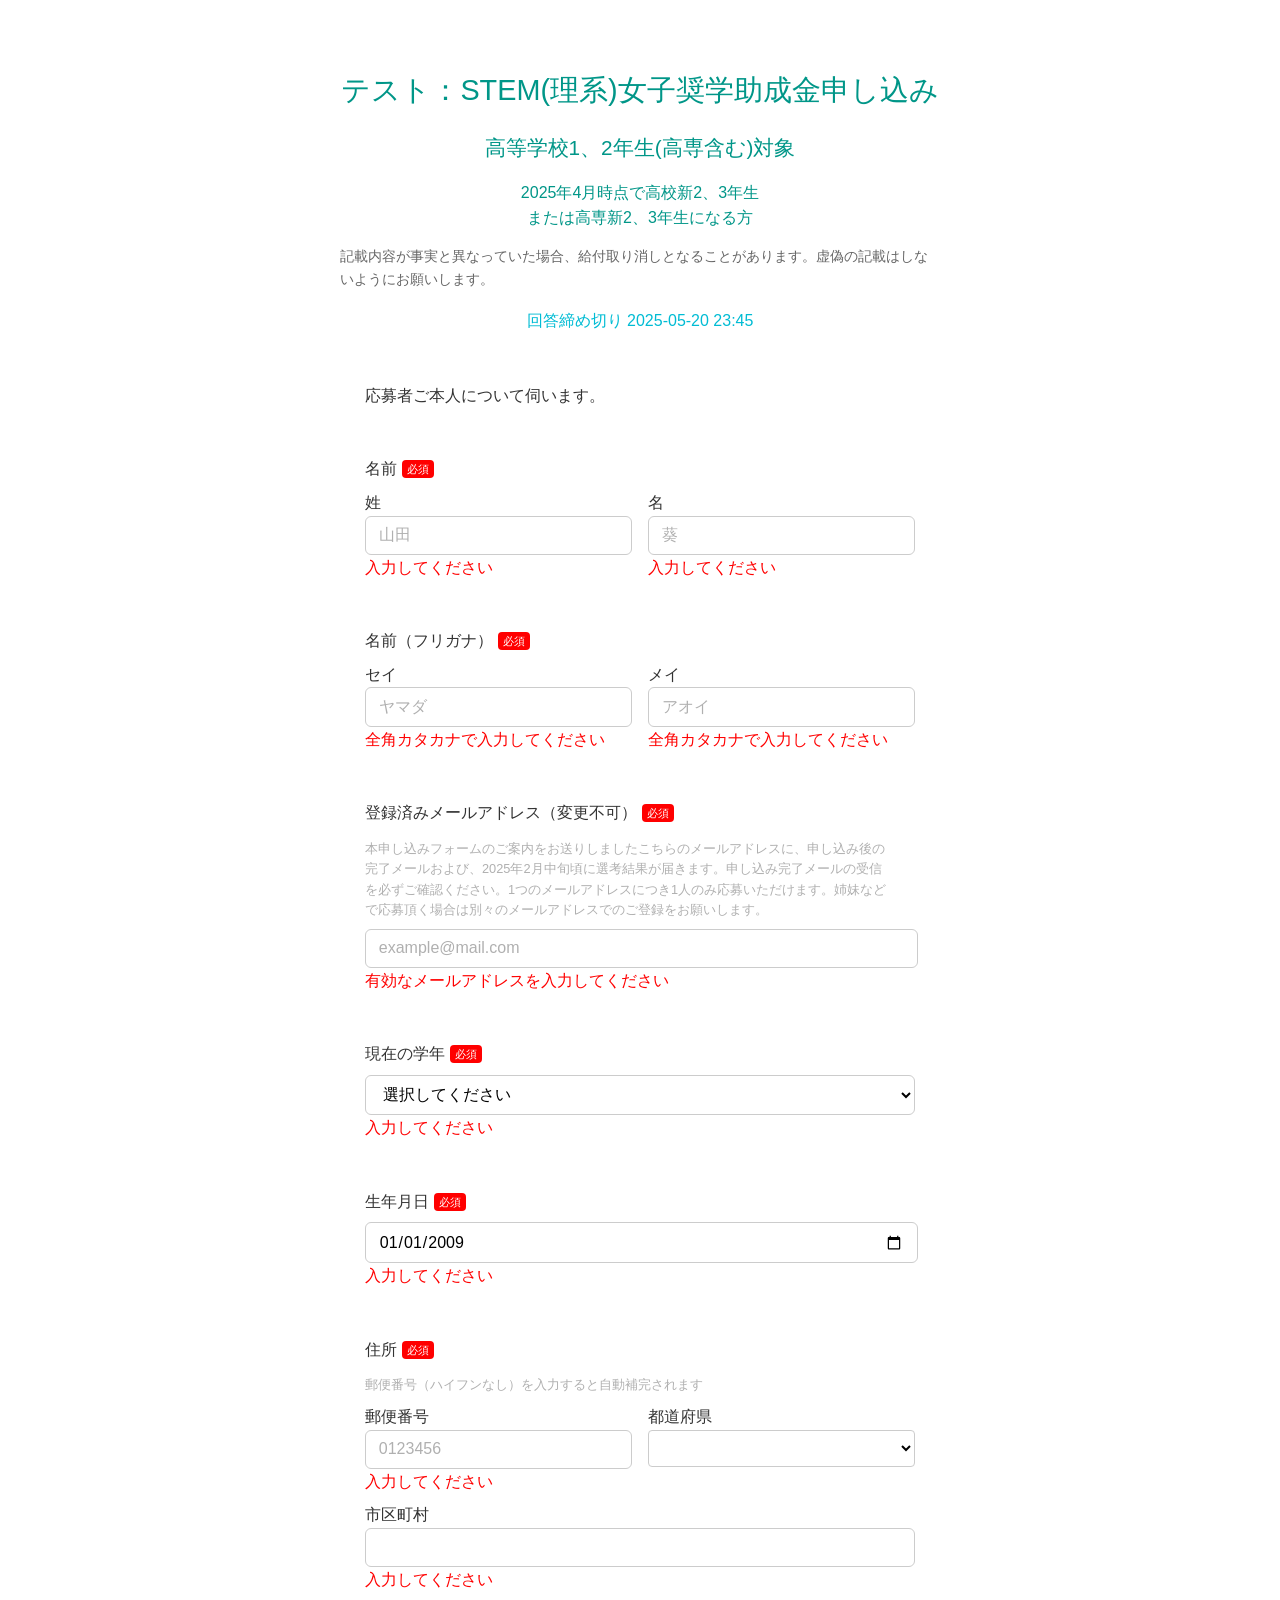
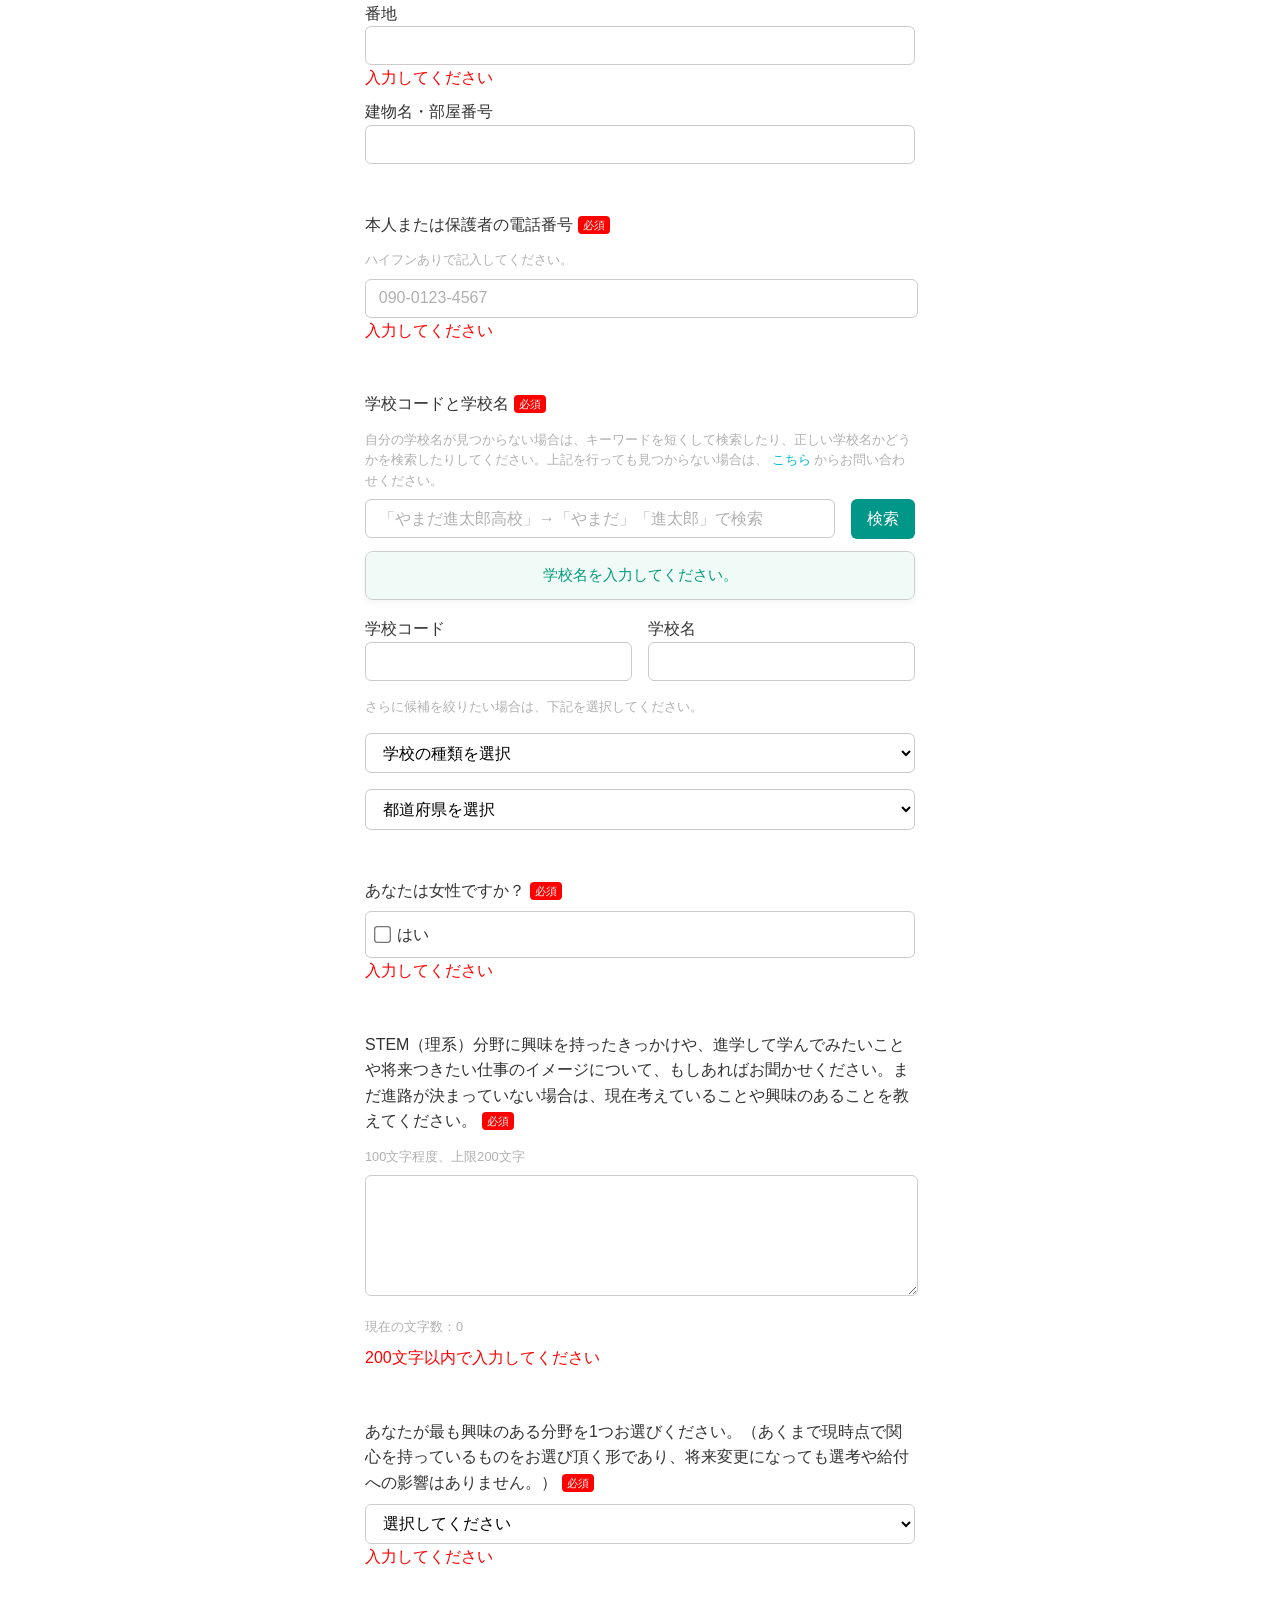
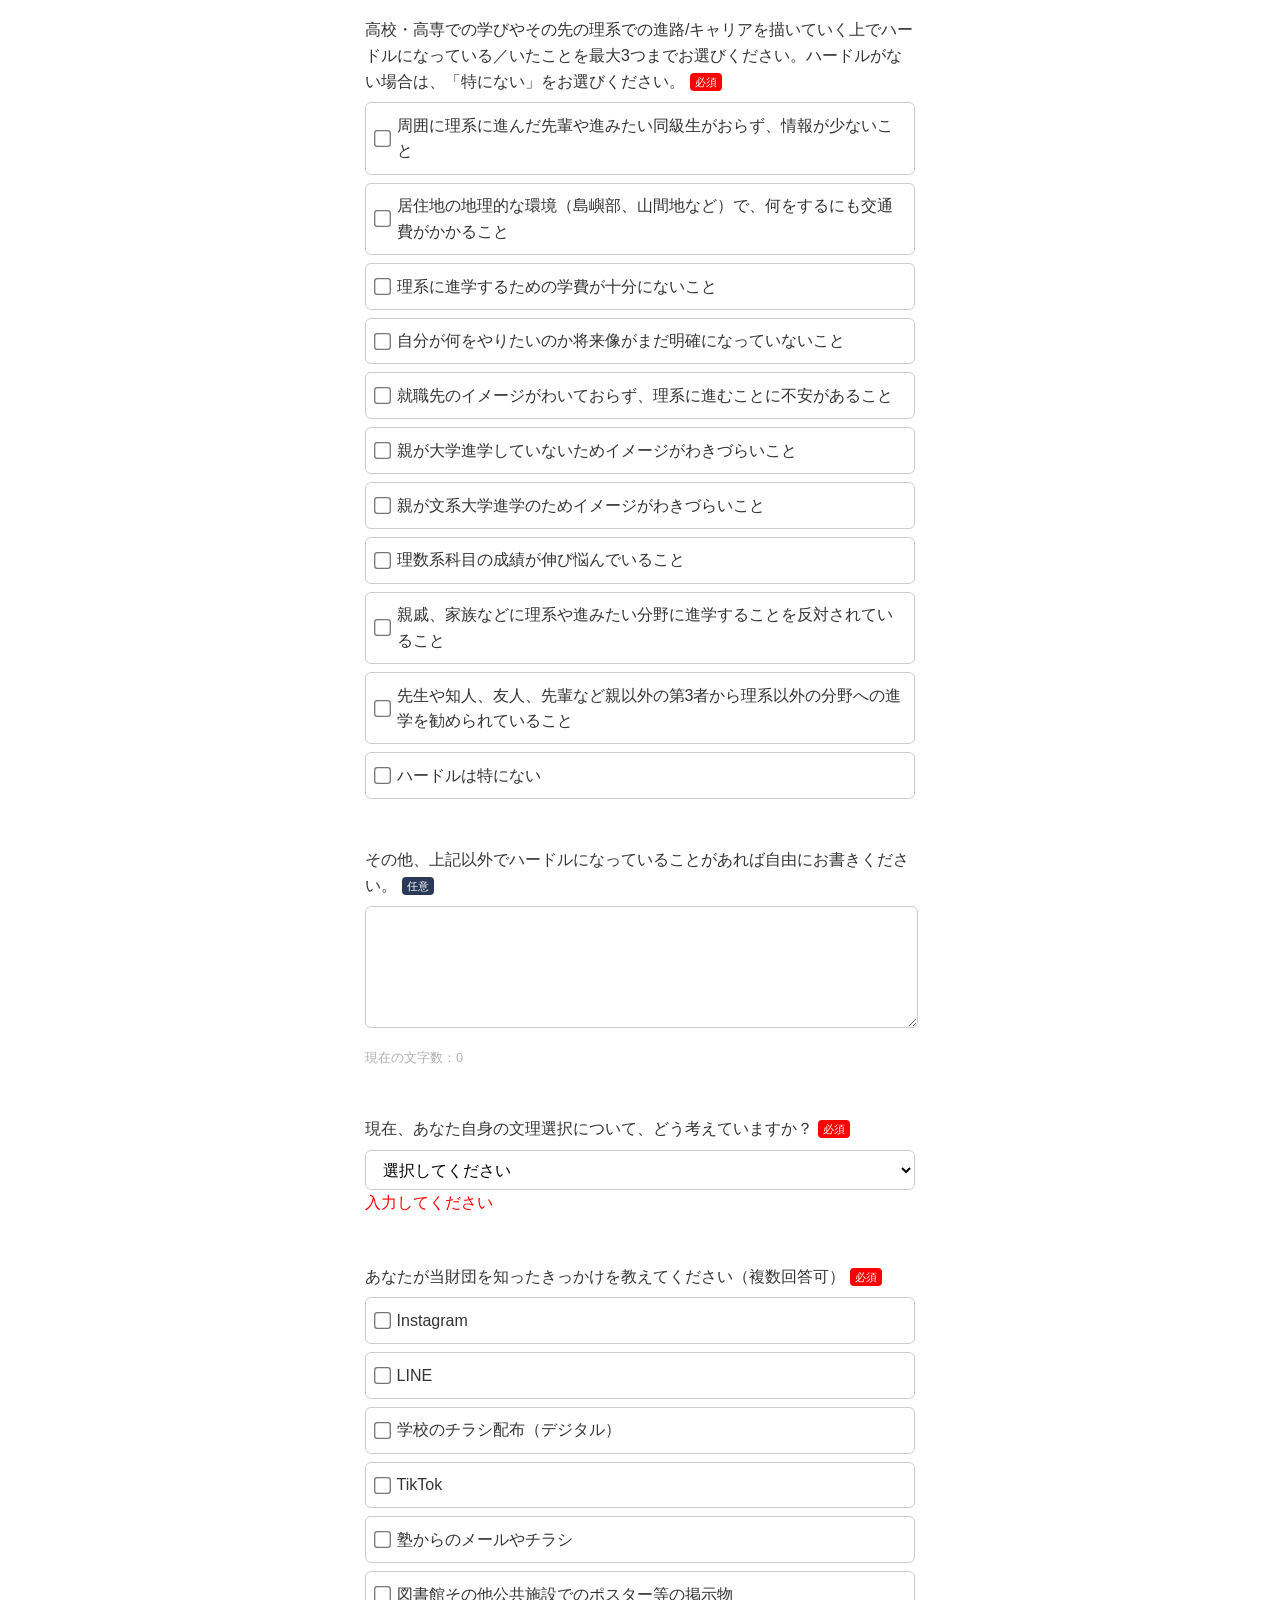
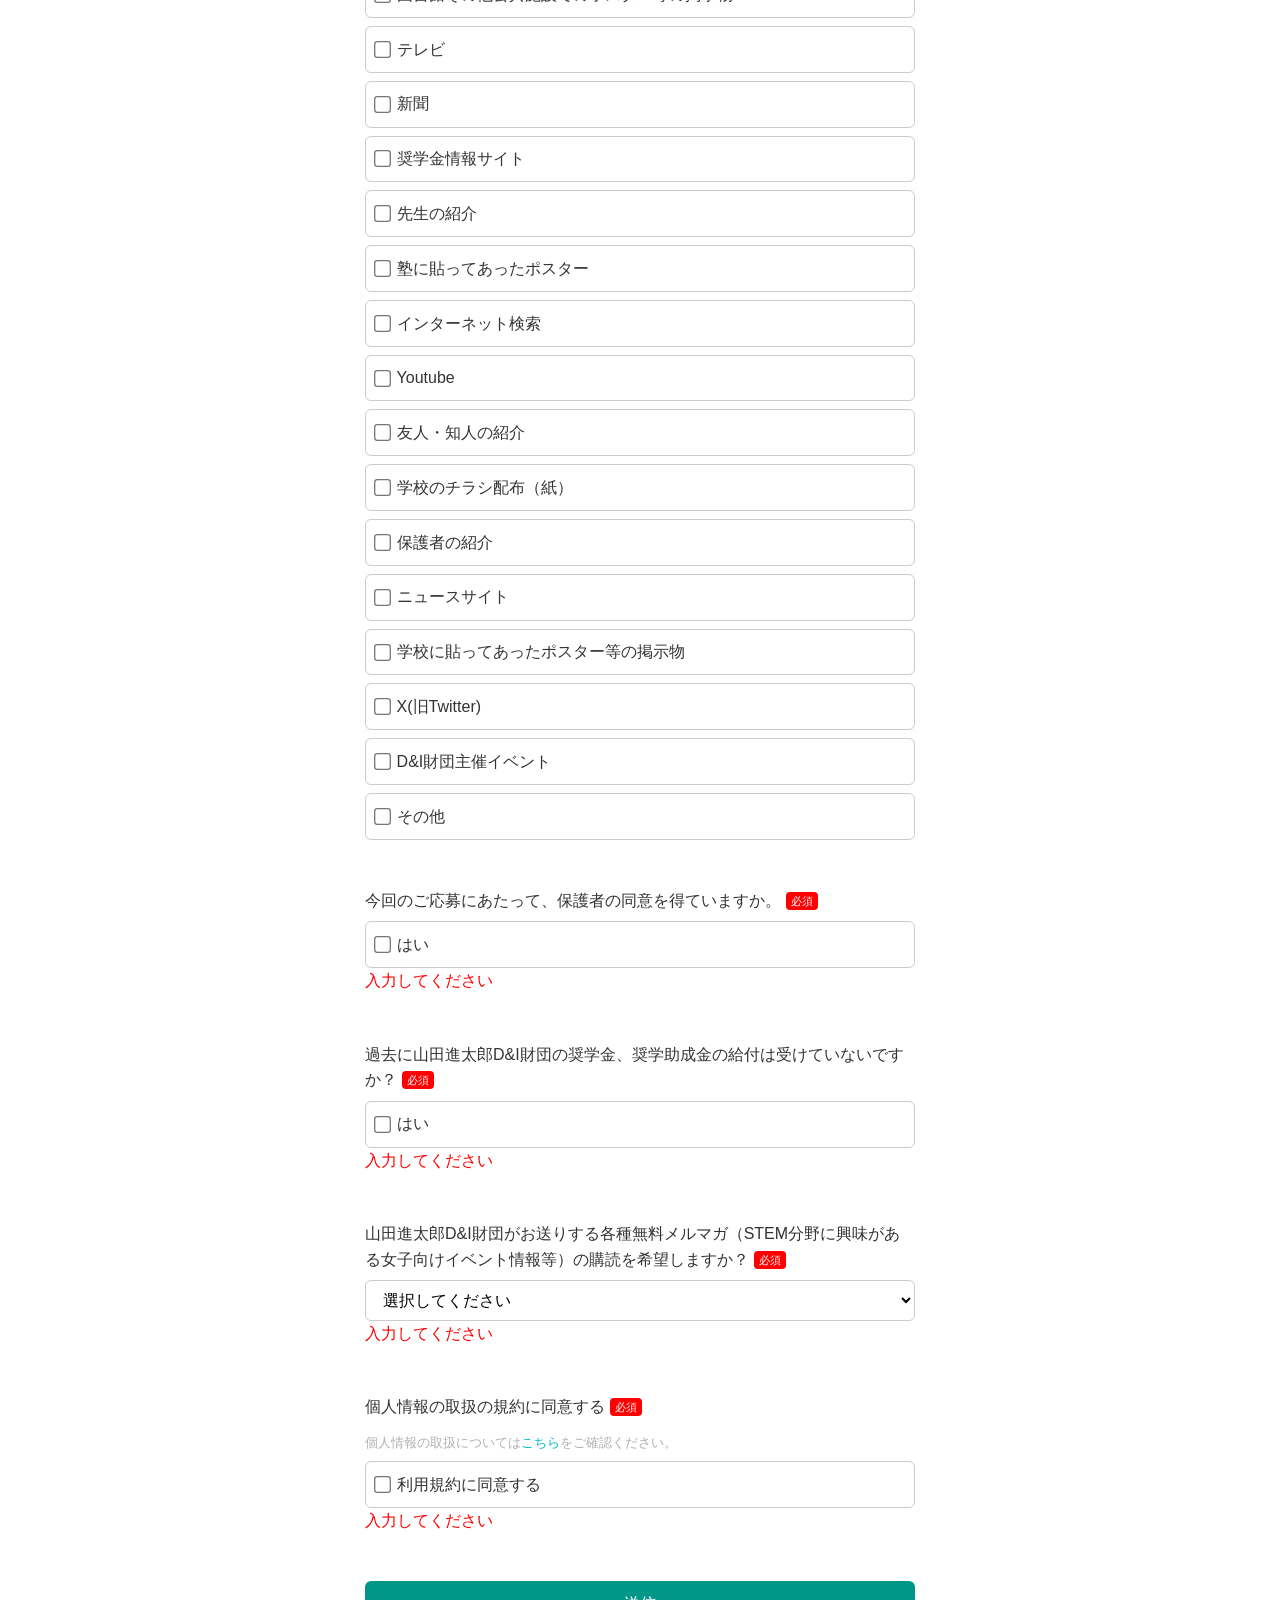
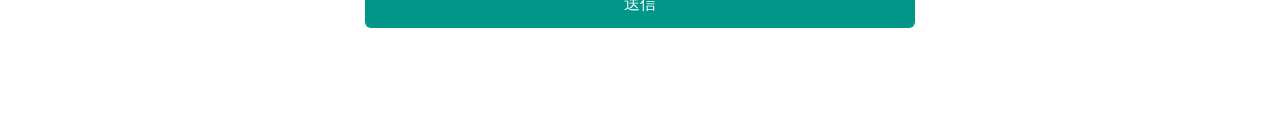
==== index.html @ 68d2d61c "fix-school-name-research" ====
<!DOCTYPE html>
<html lang="ja">
<head>
    <meta charset="UTF-8">
    <title>テスト：STEM(理系)女子奨学助成金申し込み</title>
    <script src="https://sdk.form.run/js/v2/formrun.js"></script>
    <link rel="stylesheet" href="./style.css">
</head>
<body>
    <div class="topTitle">
        <!-- ロゴ -->
        <h1>テスト：STEM(理系)女子奨学助成金申し込み</h1>

        <h2>高等学校1、2年生(高専含む)対象</h2>

        <h3>2025年4月時点で高校新2、3年生<br>または高専新2、3年生になる方</h3>

        <p class="attention">記載内容が事実と異なっていた場合、給付取り消しとなることがあります。虚偽の記載はしないようにお願いします。</p>
        
        <p class="deadline">回答締め切り 2025-05-20 23:45</p>

    </div>

    <div class="belowForm">
        <br>
        <p>応募者ご本人について伺います。</p>

        <form class="formrun" action="https://form.run/api/v1/r/2wxtvgvijfo5ckudlaa26unj" method="post">

            <!-- 名前 必須-->
            <div class="form-group">
                <label id="formLabel">
                    名前
                    <span class="required-badge">必須</span>
                </label>
                <div class="form-inline-name">
                    <div>
                        <label for="sei">姓</label>
                        <input id="sei" name="姓" type="text" placeholder="山田" data-formrun-required>
                        <div class="error_text" data-formrun-show-if-error="姓">入力してください</div>
                    </div>
                    <div>
                        <label for="mei">名</label>
                        <input id="mei" name="名" type="text" placeholder="葵" data-formrun-required>
                        <div class="error_text" data-formrun-show-if-error="名">入力してください</div>
                    </div>
                </div>
            </div>
        
            <!-- フリガナ -->
            <div class="form-group">
                <label id="formLabel">
                    名前（フリガナ）
                    <span class="required-badge">必須</span>
                </label>
                <div class="form-inline-name">
                    <div>
                        <label for="sei-kana">セイ</label>
                        <input id="sei-kana" name="セイ" type="text" placeholder="ヤマダ" data-formrun-required>
                        <div class="error_text" data-formrun-show-if-error="セイ">全角カタカナで入力してください</div>
                    </div>
                    <div>
                        <label for="mei-kana">メイ</label>
                        <input id="mei-kana" name="メイ" type="text" placeholder="アオイ" data-formrun-required>
                        <div class="error_text" data-formrun-show-if-error="メイ">全角カタカナで入力してください</div>
                    </div>
                </div>
            </div>
        
            <!-- メールアドレス -->
            <div class="form-group-input">
                <label for="email" id="formLabel">
                    登録済みメールアドレス（変更不可）
                    <span class="required-badge">必須</span>
                </label>
                <p class="description">本申し込みフォームのご案内をお送りしましたこちらのメールアドレスに、申し込み後の完了メールおよび、2025年2月中旬頃に選考結果が届きます。申し込み完了メールの受信を必ずご確認ください。1つのメールアドレスにつき1人のみ応募いただけます。姉妹などで応募頂く場合は別々のメールアドレスでのご登録をお願いします。</p>
                <input id="email" name="メールアドレス" type="text" placeholder="example@mail.com" data-formrun-type="email" data-formrun-required>
                <div class="error_text" data-formrun-show-if-error="メールアドレス">有効なメールアドレスを入力してください</div>
            </div>

            <!-- プレエントリーID （非公開URL） -->
            <input id="secretID" name="プレエントリーID" type="hidden" data-formrun-required>

            <!-- 学年 -->
            <div class="form-group">
                <label for="grade" id="formLabel">
                    現在の学年
                    <span class="required-badge">必須</span>
                </label>
                <select id="grade" type="text" name="現在の学年" data-formrun-required>
                    <option value="">選択してください</option>
                    <option value="1">高校1年生</option>
                    <option value="2">高校2年生</option>
                    <option value="3">高専1年生</option>
                    <option value="4">高専2年生</option>
                </select>
                <div class="error_text" data-formrun-show-if-error="現在の学年">入力してください</div>
            </div>

            <!-- 生年月日 -->
            <div class="form-group-birth">
                <label for="birth" id="formLabel">
                    生年月日
                    <span class="required-badge">必須</span>
                </label>
                <input type="date" id="birth" name="生年月日" data-formrun-required value="2009-01-01">
                <div class="error_text" data-formrun-show-if-error="生年月日">入力してください</div>
            </div>

            <!-- 住所 -->
            <div class="form-group">
                <label id="formLabel">
                    住所
                    <span class="required-badge">必須</span>
                </label>
                <p class="description">郵便番号（ハイフンなし）を入力すると自動補完されます</p>
                <div class="form-inline-postal">   
                    <div>
                        <label for="postal-code">郵便番号</label>
                        <input type="text" id="postal-code" name="郵便番号" placeholder="0123456" data-formrun-type="postal-code-jp" data-formrun-required>
                        <div class="error_text" data-formrun-show-if-error="郵便番号">入力してください</div>
                    </div>
                    <div>
                        <label for="prefecture">都道府県</label>
                        <select name="都道府県" id="prefecture" data-formrun-type="region prefecture-jp" data-formrun-required></select>
                    </div>
                </div>
                <div class="form-inline-postal">
                    <div>
                        <label for="detail-address">市区町村</label>
                        <input type="text" id="area" name="市区町村" data-formrun-type="locality street-address" data-formrun-required>
                        <div class="error_text" data-formrun-show-if-error="市区町村">入力してください</div>
                    </div>
                </div>
                <div class="form-inline-postal">
                    <div>
                        <label for="detail-address2">番地</label>
                        <input type="text" name="番地" id="banchi"  data-formrun-required>
                        <div class="error_text" data-formrun-show-if-error="番地">入力してください</div>
                    </div>
                </div>
                <div class="form-inline-postal">
                    <div>
                        <label for="detail-address3">建物名・部屋番号</label>
                        <input type="text" name="建物名・部屋番号">
                    </div>
                </div>
            </div>  

            <!-- 本人または保護者の電話番号 -->
            <div class="form-group-input">
                <label id="formLabel">
                    本人または保護者の電話番号
                    <span class="required-badge">必須</span>
                </label>
                <p class="description">ハイフンありで記入してください。</p>
                <input type="text" id="phone-number" name="本人または保護者の電話番号" data-formrun-type="tel" placeholder="090-0123-4567" data-formrun-required>
                <div class="error_text" data-formrun-show-if-error="本人または保護者の電話番号">入力してください</div>
            </div>

            <div class="form-group">
                <label id="formLabel">
                    学校コードと学校名
                    <span class="required-badge">必須</span>
                </label>

                <p id="whenSchoolNotFound" class="description">
                    自分の学校名が見つからない場合は、キーワードを短くして検索したり、正しい学校名かどうかを検索したりしてください。上記を行っても見つからない場合は、 <a href="https://www.shinfdn.org/contact" target="_blank" rel="noopener noreferrer">こちら</a> からお問い合わせください。
                </p>

                <div class="form-inline-name">
                    <div>
                        <input type="text" id="searchWord" name="学校キーワード検索" placeholder="「やまだ進太郎高校」→「やまだ」「進太郎」で検索" />
                    </div>
                    <button id="kensaku" type="button">検索</button>
                </div>

                <ul id="suggestionList" style="border: 0.5px solid #ccc; max-height: 210px; overflow-y: auto; padding: 0;"></ul>

                <div class="form-inline-name">
                    <div>
                        <label for="sei">学校コード</label>
                        <input name="学校コード" id="schoolCode" type="text" readonly data-formrun-required>
                    </div>
                    <div>
                        <label for="mei">学校名</label>
                        <input name="学校名" id="schoolName" type="text" readonly data-formrun-required>
                    </div>
                </div>

                <div class="form-group-school-code">
                    <p class="description">さらに候補を絞りたい場合は、下記を選択してください。</p>
                    <div class="form-group-school-code">
                        <!-- <label id="formLabel">
                            学校の種類を選択
                        </label> -->
                        <select id="schoolTypeSelect" name="学校の種類">
                            <option value="">学校の種類を選択</option>
                            <option value="D1(高校)">高等学校（高校）</option>
                            <option value="D2(中等)">中等教育学校（中高一貫校）</option>
                            <option value="G1(高専)">高等専門学校（高専）</option>
                        </select>
                    </div>  
        
                    <div class="form-group-school-code">
                        <!-- <label id="formLabel">
                            都道府県を選択
                        </label> -->
                        <select id="prefSelect" name="都道府県"></select>
                    </div>
                </div>
            </div>

            <!-- あなたは女性ですか？ -->
            <div class="form-group">
                <label id="formLabel">
                    あなたは女性ですか？
                    <span class="required-badge">必須</span>
                </label>
                <div class="checkbox-wrapper">
                    <input type="checkbox" id="gender" value="はい" name="あなたは女性ですか？" data-formrun-required>
                    <label for="あなたは女性ですか？">はい</label>
                </div>
                <div class="error_text" data-formrun-show-if-error="あなたは女性ですか？">入力してください</div>
            </div>
            
            <!-- STEM（理系）分野に興味を持ったきっかけ（100文字程度、上限200文字）文字数 200文字以内　現在の文字数 0 -->
            <div class="form-group">
                <label id="formLabel">
                    STEM（理系）分野に興味を持ったきっかけや、進学して学んでみたいことや将来つきたい仕事のイメージについて、もしあればお聞かせください。まだ進路が決まっていない場合は、現在考えていることや興味のあることを教えてください。
                    <span class="required-badge">必須</span>
                </label>
                <p class="description">100文字程度、上限200文字</p>
                <textarea class="form-control" id="text1" name="STEM（理系）分野に興味を持ったきっかけや、進学して学んでみたいことや将来つきたい仕事のイメージについて、もしあればお聞かせください。まだ進路が決まっていない場合は、現在考えていることや興味のあることを教えてください。" data-formrun-type="text" data-formrun-chars-max="200" data-formrun-required></textarea>
                <p class="description">現在の文字数：<span class="charCount" data-for="text1">0</span></p>
                <div class="error_text" data-formrun-show-if-error="STEM（理系）分野に興味を持ったきっかけ">200文字以内で入力してください</div>
            </div>

            <!-- あなたが最も興味のある分野を1つお選びください。 -->
            <div class="form-group">
                <label id="formLabel">
                    あなたが最も興味のある分野を1つお選びください。（あくまで現時点で関心を持っているものをお選び頂く形であり、将来変更になっても選考や給付への影響はありません。）
                    <span class="required-badge">必須</span>
                </label>
                <select name="あなたが最も興味のある分野を1つお選びください。（あくまで現時点で関心を持っているものをお選び頂く形であり、将来変更になっても選考や給付への影響はありません。）" id="interesting" data-formrun-required>
                    <option value="">選択してください</option>
                    <option value="まだ決まっていない/検討中である">まだ決まっていない/検討中である</option>
                    <option value="素材、物質などの研究開発に関わる、化学分野">素材、物質などの研究開発に関わる、化学分野</option>
                    <option value="ものづくりに関わる、工学（機械、電気電子など）分野">ものづくりに関わる、工学（機械、電気電子など）分野</option>
                    <option value="住まいや街作りに関わる、土木・建築分野">住まいや街作りに関わる、土木・建築分野</option>
                    <option value="プログラミング・AIなど、情報科学分野">プログラミング・AIなど、情報科学分野</option>
                    <option value="医療に関わる、医・歯・薬分野">医療に関わる、医・歯・薬分野</option>
                    <option value="人の健康や福祉に関わる、看護、​​美容、栄養、食品などの分野">人の健康や福祉に関わる、看護、​​美容、栄養、食品などの分野</option>
                    <option value="遺伝子、バイオなどの生物分野">遺伝子、バイオなどの生物分野</option>
                    <option value="航空宇宙、天文学、惑星科学などの宇宙分野">航空宇宙、天文学、惑星科学などの宇宙分野</option>
                    <option value="環境学、地質学、気候学などの地学分野">環境学、地質学、気候学などの地学分野</option>
                    <option value="獣医学、畜産学、植物学、土壌学などの農学分野">獣医学、畜産学、植物学、土壌学などの農学分野</option>
                    <option value="論理をつきつめる、数学・物理などの理学分野">論理をつきつめる、数学・物理などの理学分野</option>
                    <option value="理科教育、数学教育などの教育分野">理科教育、数学教育などの教育分野</option>
                    <option value="原子力、燃料電池、新エネルギーなどのエネルギー分野">原子力、燃料電池、新エネルギーなどのエネルギー分野</option>
                </select>
                <div class="error_text" data-formrun-show-if-error="最も興味のある分野">入力してください</div>
            </div>

            <div class="form-group" id="checkbox-container-hurdle">
                <label id="formLabel">
                    高校・高専での学びやその先の理系での進路/キャリアを描いていく上でハードルになっている／いたことを最大3つまでお選びください。ハードルがない場合は、「特にない」をお選びください。
                    <span class="required-badge">必須</span>
                </label>
                <p id="checkbox-error" style="color: red; display: none;">1つ以上選択してください。</p>
                <!-- チェックボックスはJSで挿入されます -->
            </div>

            <!-- ハードル  -->
            <div class="form-group">
                <label id="formLabel">
                    その他、上記以外でハードルになっていることがあれば自由にお書きください。
                    <span class="non-required-badge">任意</span>
                </label>
                <textarea class="form-control" id="text2" name="その他、上記以外でハードルになっていることがあれば自由にお書きください。" data-formrun-type="text"></textarea>
                <p class="description">現在の文字数：<span class="charCount" data-for="text2">0</span></p>
            </div>

            <!-- 現在、あなた自身の文理選択について、どう考えていますか？ -->
            <div class="form-group">
                <label id="formLabel">
                    現在、あなた自身の文理選択について、どう考えていますか？
                    <span class="required-badge">必須</span>
                </label>
                <select id="bunnri" type="text" name="現在、あなた自身の文理選択について、どう考えていますか？" data-formrun-required>
                    <option value="">選択してください</option>
                    <option value="わからない・まだ決めていない（迷っている）">わからない・まだ決めていない（迷っている）</option>
                    <option value="理系">理系</option>
                    <option value="どちらかといえば理系">どちらかといえば理系</option>
                    <option value="どちらでもない">どちらでもない</option>
                    <option value="どちらかといえば文系">どちらかといえば文系</option>
                    <option value="文系">文系</option>
                </select>
                <div class="error_text" data-formrun-show-if-error="進路志向">入力してください</div>
            </div>

            <div class="form-group" id="checkbox-container-kikkake">
                <label id="formLabel">
                    あなたが当財団を知ったきっかけを教えてください（複数回答可）
                    <span class="required-badge">必須</span>
                </label>
                <p id="checkbox-error-kikkake" style="color: red; display: none;">1つ以上選択してください。</p>
                <!-- チェックボックスはJSで挿入されます -->
            </div>

            <!-- 今回のご応募にあたって、保護者の同意を得ていますか。 -->
            <div class="form-group">
                <label id="formLabel">
                    今回のご応募にあたって、保護者の同意を得ていますか。
                    <span class="required-badge">必須</span>
                </label>
                <div class="checkbox-wrapper">
                    <input type="checkbox" id="consent" name="今回のご応募にあたって、保護者の同意を得ていますか。" value="保護者の同意" data-formrun-required>
                    <label for="kyufu">はい</label>
                </div>
                <div class="error_text" data-formrun-show-if-error="保護者の同意">入力してください</div>
            </div>

            <!-- 過去に山田進太郎D&I財団の奨学金、奨学助成金の給付は受けていないですか？ -->
            <div class="form-group">
                <label id="formLabel">
                    過去に山田進太郎D&I財団の奨学金、奨学助成金の給付は受けていないですか？
                    <span class="required-badge">必須</span>
                </label>
                <div class="checkbox-wrapper">
                    <input type="checkbox" id="scholarship" name="過去に山田進太郎D&I財団の奨学金、奨学助成金の給付は受けていないですか？" value="奨学助成金の給付の有無" data-formrun-required>
                    <label for="kyufu">はい</label>
                </div>
                <div class="error_text" data-formrun-show-if-error="奨学助成金の給付の有無">入力してください</div>
            </div>

            <!-- 山田進太郎D&I財団がお送りする各種無料メルマガ（STEM分野に興味がある女子向けイベント情報等）の購読を希望しますか？ -->
            <div class="form-group">
                <label id="formLabel">
                    山田進太郎D&I財団がお送りする各種無料メルマガ（STEM分野に興味がある女子向けイベント情報等）の購読を希望しますか？
                    <span class="required-badge">必須</span>
                </label>
                <select name="山田進太郎D&I財団がお送りする各種無料メルマガ（STEM分野に興味がある女子向けイベント情報等）の購読を希望しますか？" id="magazine" data-formrun-required>
                    <option value="">選択してください</option>
                    <option value="はい">はい</option>
                    <option value="いいえ">いいえ</option>
                    <option value="購読済み">購読済み</option>
                </select>
                <div class="error_text" data-formrun-show-if-error="メルマガ意向">入力してください</div>
            </div>

            <!-- 個人情報の取扱の規約に同意する -->
            <div class="form-group">
                <label id="formLabel">
                    個人情報の取扱の規約に同意する
                    <span class="required-badge">必須</span>
                </label>
                <p class="description">個人情報の取扱については<a href="https://www.shinfdn.org/privacy" target="_blank">こちら</a>をご確認ください。</p>
                <div class="checkbox-wrapper">
                    <input type="checkbox" id="agree" name="個人情報利用同意" data-formrun-required>
                    <label for="agree">利用規約に同意する</label>
                </div>
                <div class="error_text" data-formrun-show-if-error="個人情報利用同意">入力してください</div>
            </div>

            <div class="form-group">
                <div class="_formrun_gotcha">
                    <style media="screen">._formrun_gotcha {position:absolute!important;height:1px;width:1px;overflow:hidden;}</style>
                    <label for="_formrun_gotcha">If you are a human, ignore this field</label>
                    <input type="text" name="_formrun_gotcha" id="_formrun_gotcha" tabindex="-1">
                </div>
        
                <button id="formSubmit" type="submit" data-formrun-error-text="未入力の項目があります" data-formrun-submitting-text="送信中..." onclick="validateSelection()">送信</button>
            </div>  
        </form>
    </div>

    <script type="module" src="./main.js"></script>
    <script src="./js/schoolNameResearch.js"></script> 
</body>
</html>
---- style.css ----
/* ==========Base Design========== */
body {
    font-family: 'Helvetica Neue', sans-serif;
    background-color: #fff;
    color: #333;
    line-height: 1.6;
    margin: 2rem auto;
    max-width: 700px;
    padding: 1rem;
    align-items: center;
}

a {
    color: #00bcd4;
    text-decoration: none;
}

.charCount.over {
    color: red;
    font-weight: bold;
}

.error_text{
    color: red;
    
}

h1 {
    color: #009688;
    font-size: 1.8rem;
    margin-bottom: 0.5rem;
    text-align: center;
    font-weight: normal;
}

h2 {
    color: #009688;
    font-size: 1.3rem;
    margin-bottom: 0.5rem;
    font-weight: normal;
    text-align: center;
}

h3 {
    color: #009688;
    font-size: 1.0rem;
    margin-bottom: 0.5rem;
    font-weight: normal;
    text-align: center;
}

.required-badge {
    background-color: #ff0000; /* 赤色 */
    color: #fff;    
    padding: 3px 5px;
    font-size: 11px;
    border-radius: 4px;
    margin-left: 1px;
    vertical-align: middle;
}

.non-required-badge {
    background-color: #2a3957; /* 赤色 */
    color: #fff;  
    padding: 3px 5px;
    font-size: 11px;
    border-radius: 4px;
    margin-left: 1px;
    vertical-align: middle;
}
/* ==========Base Design End========== */


/* ==========Detail Design Setting========== */
.topTitle {
    max-width: 600px;
    margin: 0 auto; /* 中央寄せ */
}

.belowForm {
    max-width: 550px;
    margin: 0 auto; /* 中央寄せ */
}

.attention {
    font-size: 0.9rem;
    color: #666;
    margin-bottom: 0.5rem;
}

.deadline {
    font-size: 1.0rem;
    color: #00bcd4;
    margin-bottom: 0.5rem;
    text-align: center;
}

.description {
    font-size: 0.8rem;
    color: #b0b0b0;
    margin-bottom: 0.5rem;
}

label#formLabel {
    display: block;
    margin-bottom: 0.5rem;
}
/* ==========Detail Design Setting End========== */


/* ==========Form Group Design========== */
.form-group {
    margin-top: 3rem;
    margin-bottom: 3rem;
}

.form-group-school-code {
    margin-top: 1rem;
    margin-bottom: 1rem;
}

/* テキストインプットのデザイン */
.form-group-input {
    margin-top: 3rem;
    margin-bottom: 2rem;
    max-width: 525px;
    min-width: 150px; 
}

/* 生年月日入力欄のデザイン */
.form-group-birth {
    margin-top: 3rem;
    margin-bottom: 2rem;
    max-width: 525px;
    min-width: 150px; 
}
/* ==========Form Group Design End========== */


/* ==========Form Inline Design========== */
.form-inline-name {
    display: flex;
    gap: 1rem;
}

.form-inline-name > div {
    flex: 1;
}

.form-inline-name input {
    width: 100%;
    padding: 0.5rem 0.75rem;
    border: 1px solid #ccc;
    border-radius: 4px;
    font-size: 1rem;
    box-sizing: border-box;
}

/* 共通：フォームのインライングループ */
.form-inline-postal {
    display: flex;
    flex-wrap: wrap;
    gap: 1rem;
    margin-top: 0.5rem;
}

.form-inline-postal > div{
    flex: 1;
    min-width: 150px; /* スマホ対応 */
}

.form-inline-postal input,
.form-inline-postal select {
    width: 100%;
    padding: 0.5rem 0.75rem;
    border: 1px solid #ccc;
    border-radius: 4px;
    font-size: 1rem;
    box-sizing: border-box;
}
/* ==========Form Inline Design End========== */


/* ==========Input Design========== */
/* 入力欄共通スタイル */
input[type="text"],
input[type="email"],
input[type="date"],
input[type="tel"],
select {
    width: 100%;
    max-width: 550px;
    padding: 0.6rem 0.8rem;
    font-size: 1rem;
    border: 1px solid #ccc;
    border-radius: 6px;
    transition: border-color 0.2s ease;
    font-family: 'Helvetica Neue', sans-serif;
}

::placeholder {
    color: #b0b0b0;
}

input:focus,
select:focus,
textarea:focus {
    border-color: #009688;
    outline: none;
    background-color: #fff;
}

textarea {
    width: 100%;
    max-width: 525px;
    min-height: 100px;
    padding: 0.6rem 0.8rem;
    font-size: 1rem;
    border: 1px solid #ccc;
    border-radius: 6px;
    transition: border-color 0.2s ease;
    font-family: 'Helvetica Neue', sans-serif;
}

/* 選択リストや補助テキストのデザイン */
select {
    background-color: #fff;
}
/* ==========Input Design End========== */


/* ==========Button Design========== */
button#formSubmit, input[type="submit"] {
    background-color: #009688;
    color: white;
    border: none;
    padding: 0.8rem 1.2rem;
    border-radius: 6px;
    font-size: 1rem;
    cursor: pointer;
    transition: background-color 0.3s ease;
    width: 100%;
}

/* 学校名検索ボタン */
button#kensaku, input[type="submit"] {
    background-color: #009688;
    color: white;
    border: none;
    padding: 0.5rem 1.0rem;
    height: 2.5rem;
    border-radius: 6px;
    font-size: 1rem;
    cursor: pointer;
    transition: background-color 0.3s ease;
}
/* ==========Button Design End========== */


/* ==========uggestionListのデザイン========== */
#suggestionList {
    border: 1px solid #ccc;
    border-radius: 8px;
    max-height: 200px;
    overflow-y: auto;
    padding: 0;
    margin-top: 0.75rem;
    list-style: none;
    background-color: #fff;
    box-shadow: 0 2px 8px rgba(0, 0, 0, 0.05);
    font-size: 1rem;
    text-align: center;
    scroll-behavior: smooth;
    scrollbar-width: thin;
    scrollbar-color: #ccc transparent;
    position: relative;
}

/* カスタムスクロールバー（Chrome, Edge） */
#suggestionList::-webkit-scrollbar {
    width: 8px;
}

#suggestionList::-webkit-scrollbar-thumb {
    background-color: #ccc;
    border-radius: 4px;
}

#suggestionList::-webkit-scrollbar-track {
    background: transparent;
}

/* 各リストアイテム */
#suggestionList li {
    padding: 0.75rem 1rem;
    border-bottom: 1px solid #eee;
    cursor: pointer;
    transition: background-color 0.2s ease;
}

#suggestionList li:hover {
    background-color: #f0faf7;
    color: #009C7A;
}

#suggestionList li:last-child {
    border-bottom: none;
}

/* 候補がないときのメッセージ */
#suggestionList::before {
    content: attr(data-placeholder);
    display: block;
    padding: 0.7rem;
    background-color: #f0faf7;
    color: #009C7A;
    font-size: 0.95rem;
    pointer-events: none;
}

/* スクロールできることを視覚的に示す影 */
#suggestionList::after {
    content: "";
    position: sticky;
    bottom: 0;
    background: linear-gradient(to bottom, transparent, #fff);
    display: block;
}
/* ==========uggestionListのデザインここまで========== */


/* ==========Check Box Design========== */
.checkbox-wrapper {
    /* background-color: #f9f9f9; */
    border: 1px solid #ccc;
    padding: 0.6rem;
    border-radius: 6px;
    margin-top: 0.5rem;
    display: flex;
    align-items: center;
    gap: 0.5rem;
}

/* チェックボックス自体 */
input[type="checkbox"] {
    transform: scale(1.3);
    accent-color: #009688;
    margin: 0;
}

/* ==========Check Box Design End========== */
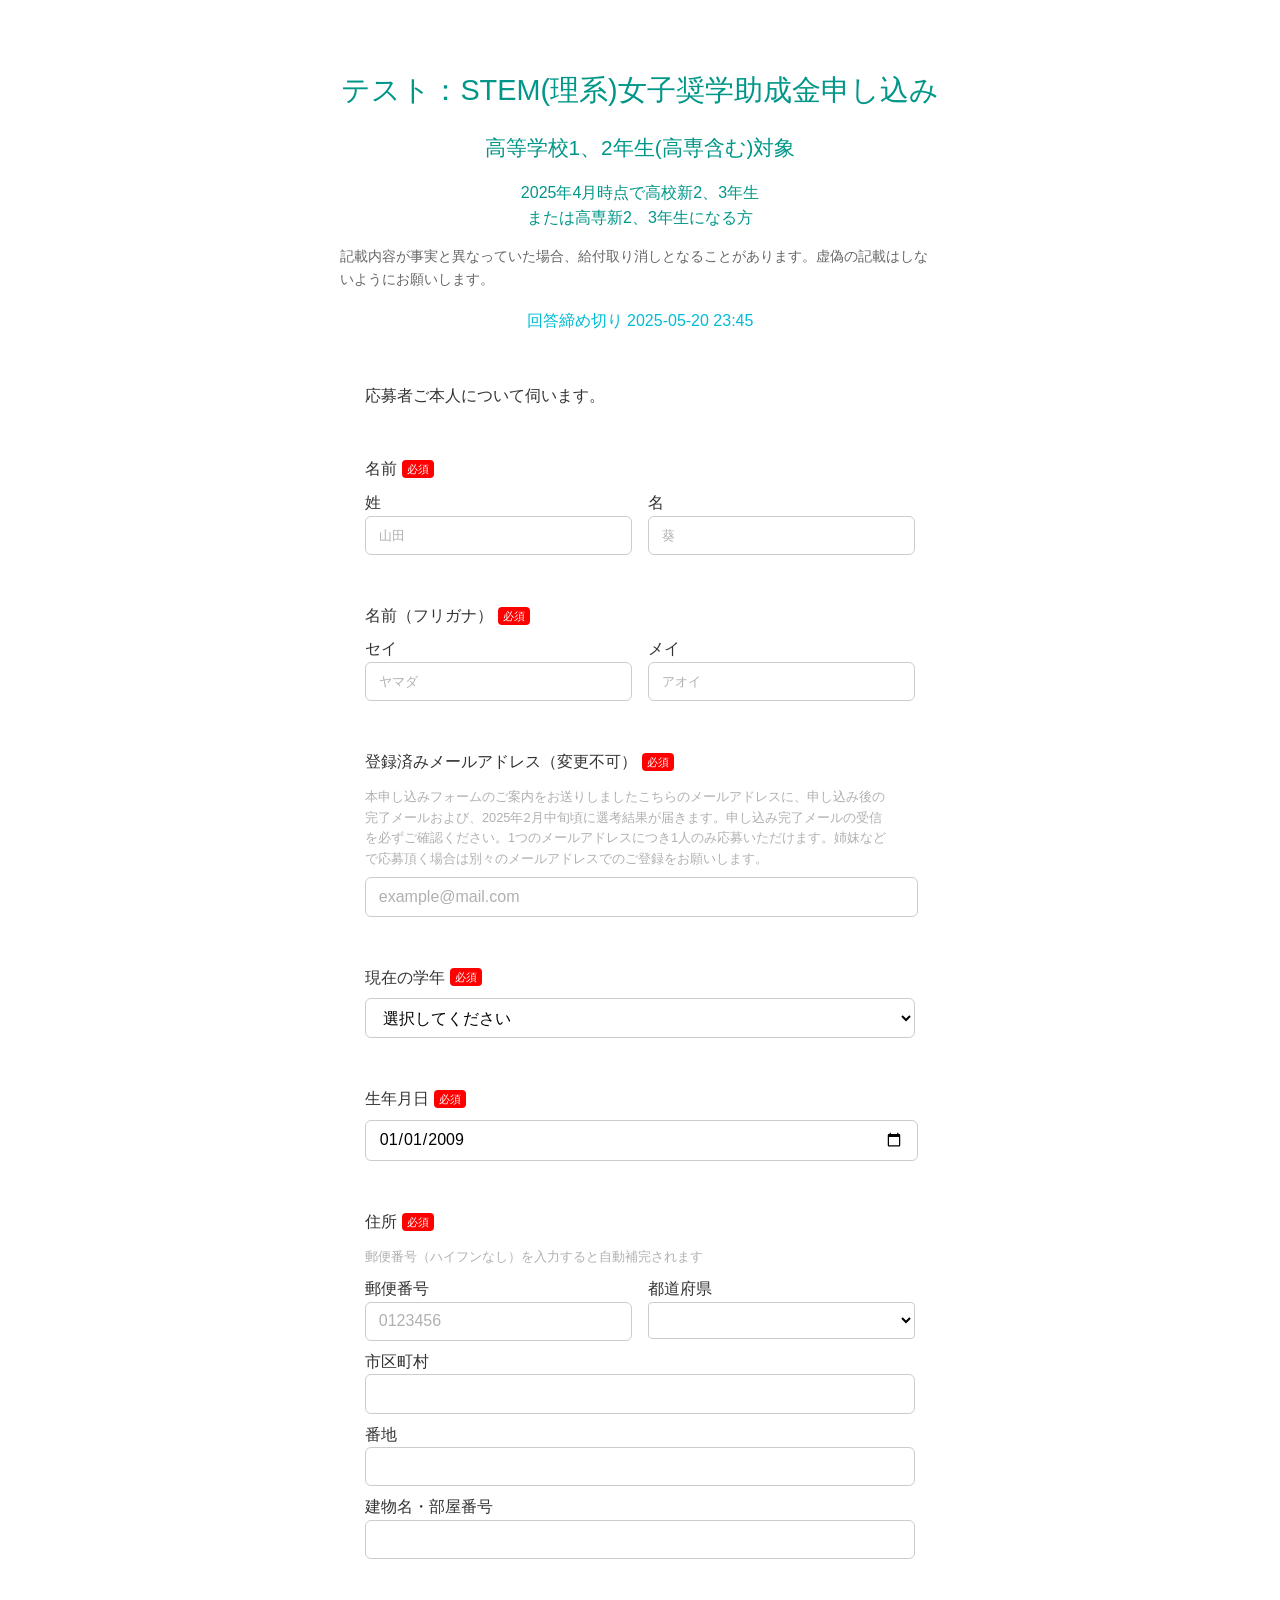
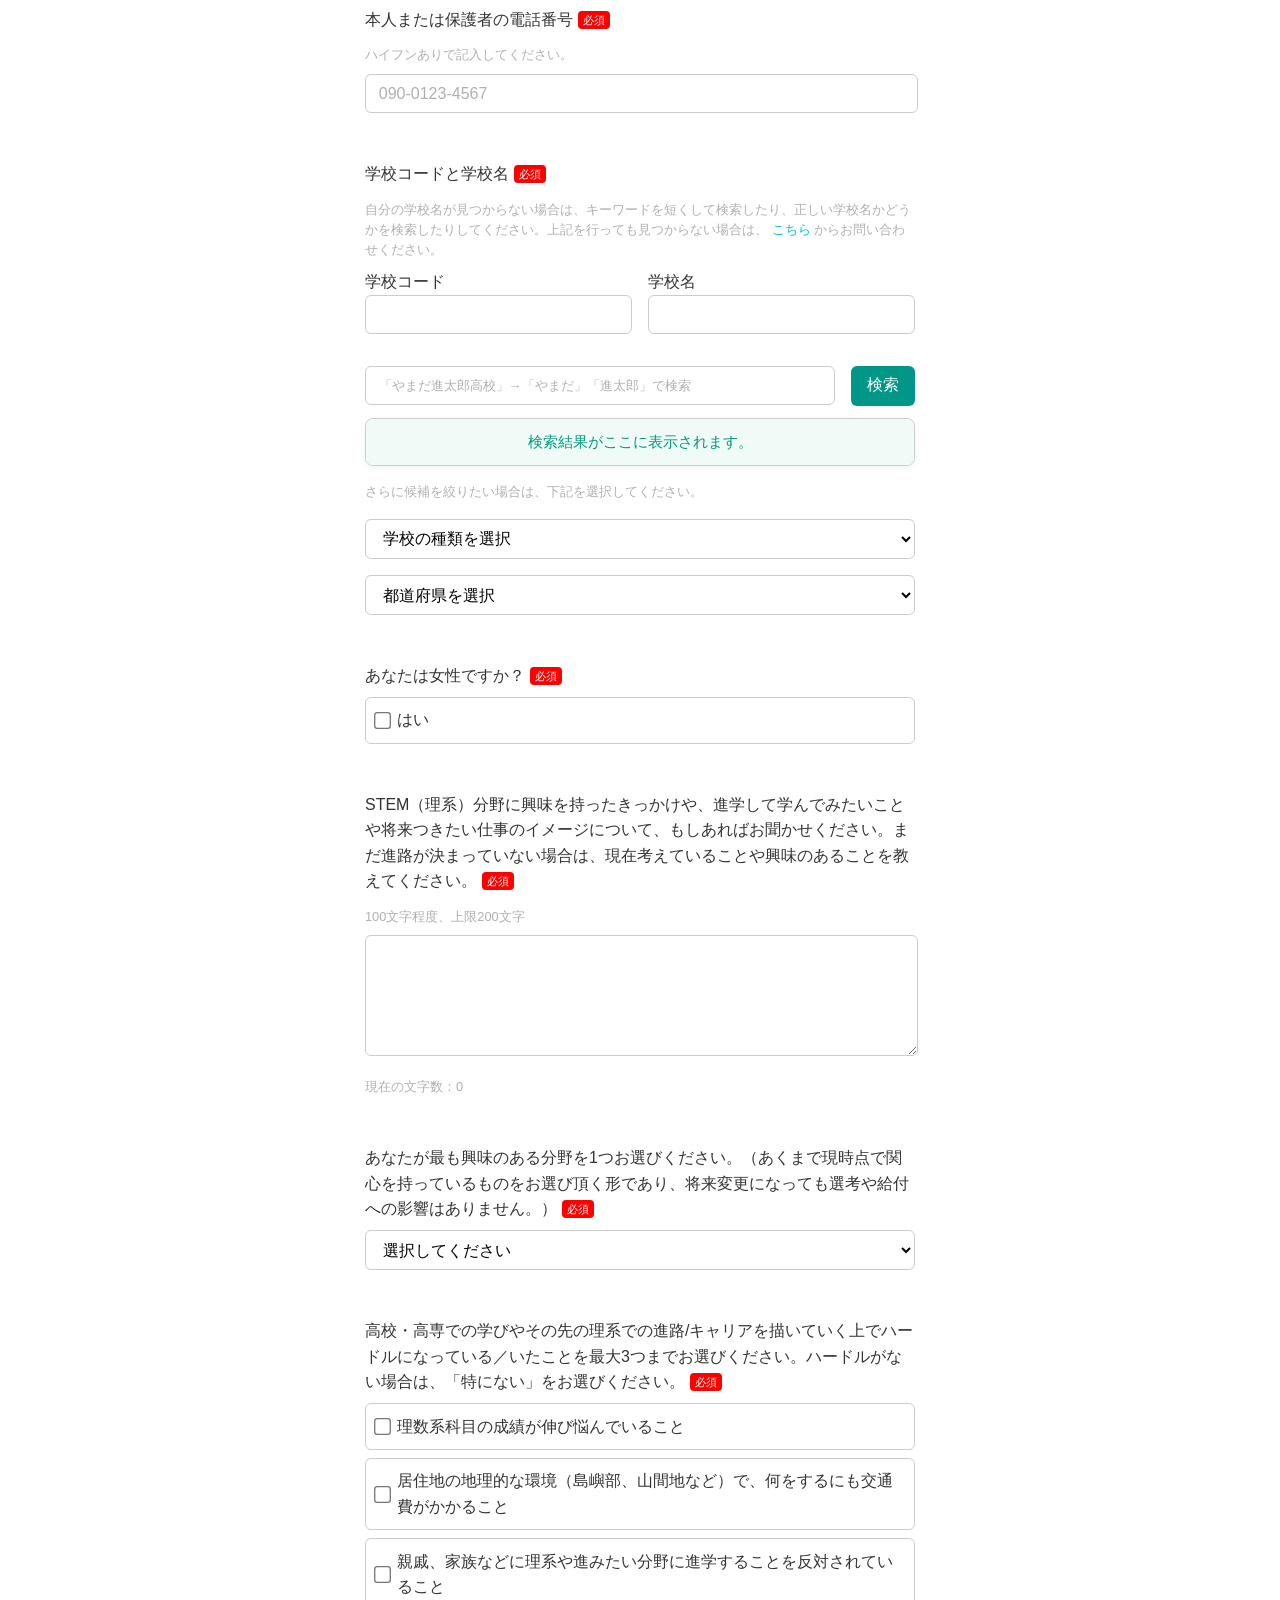
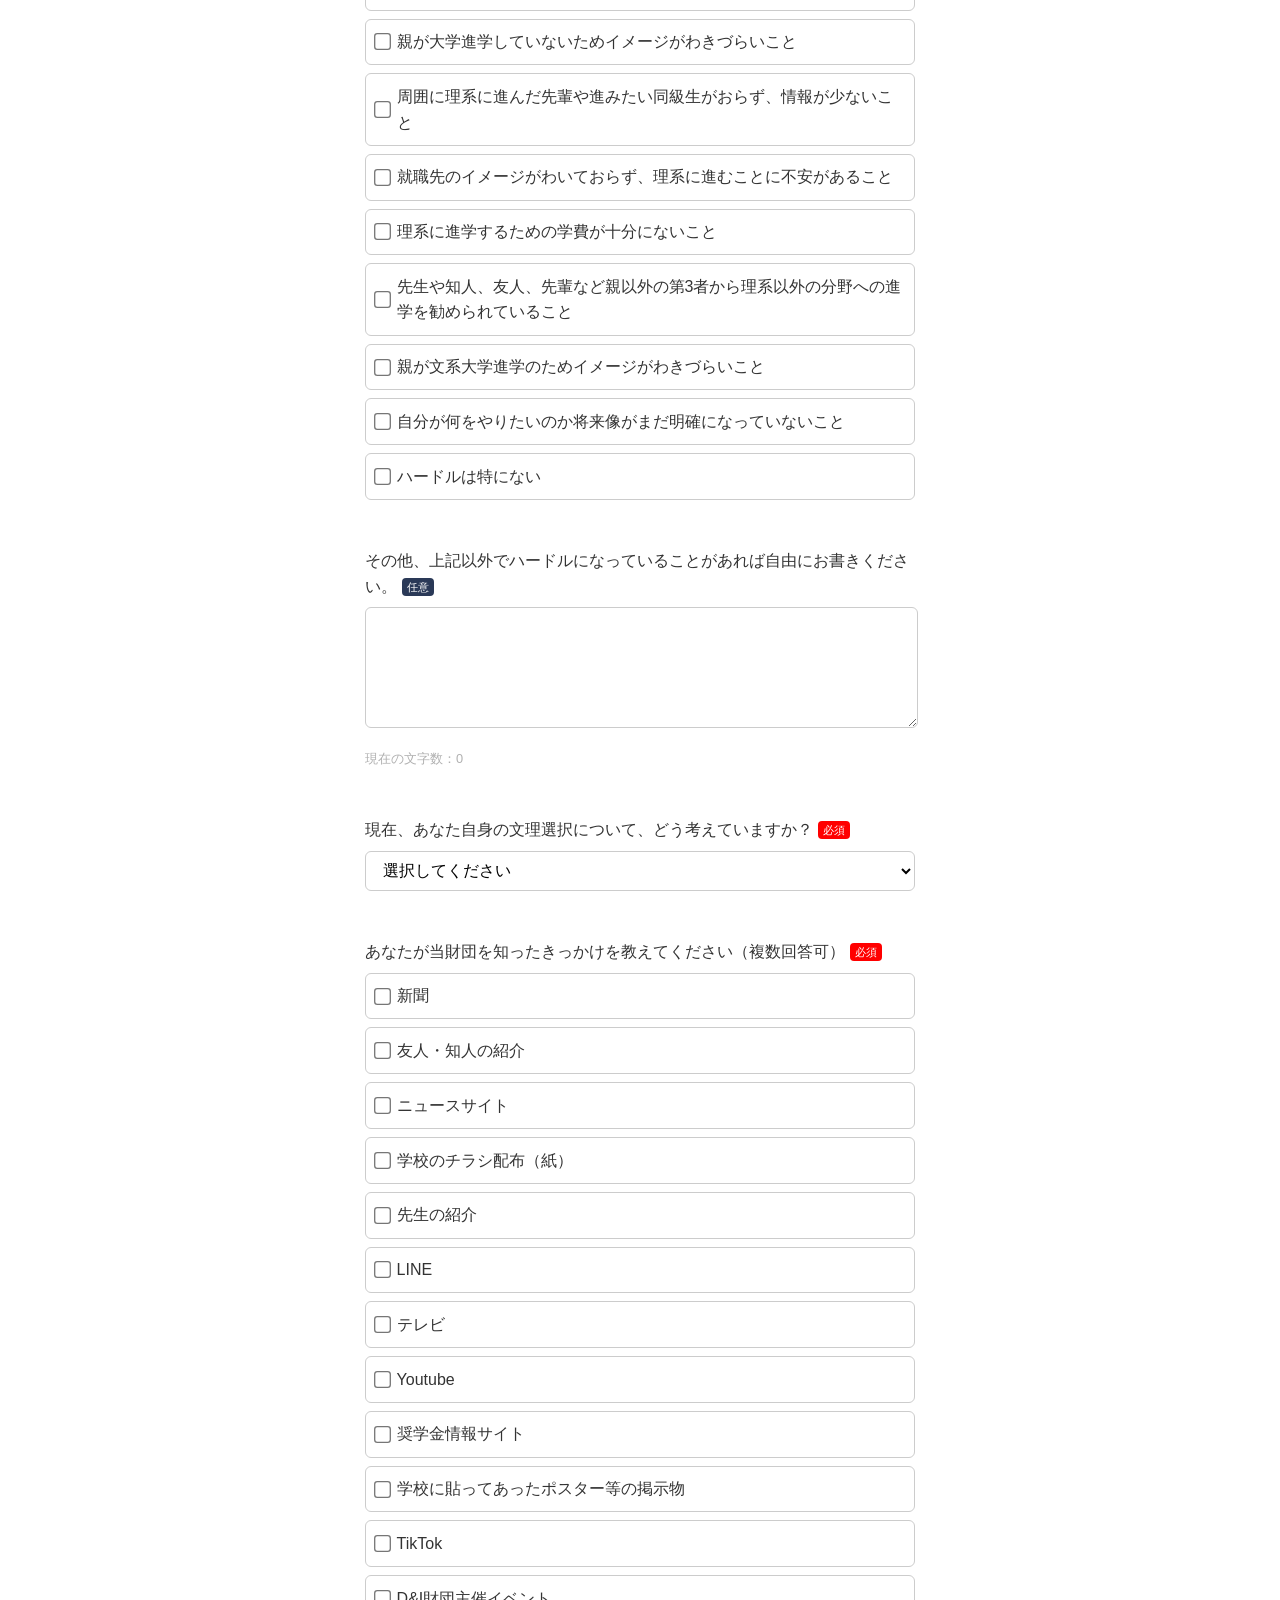
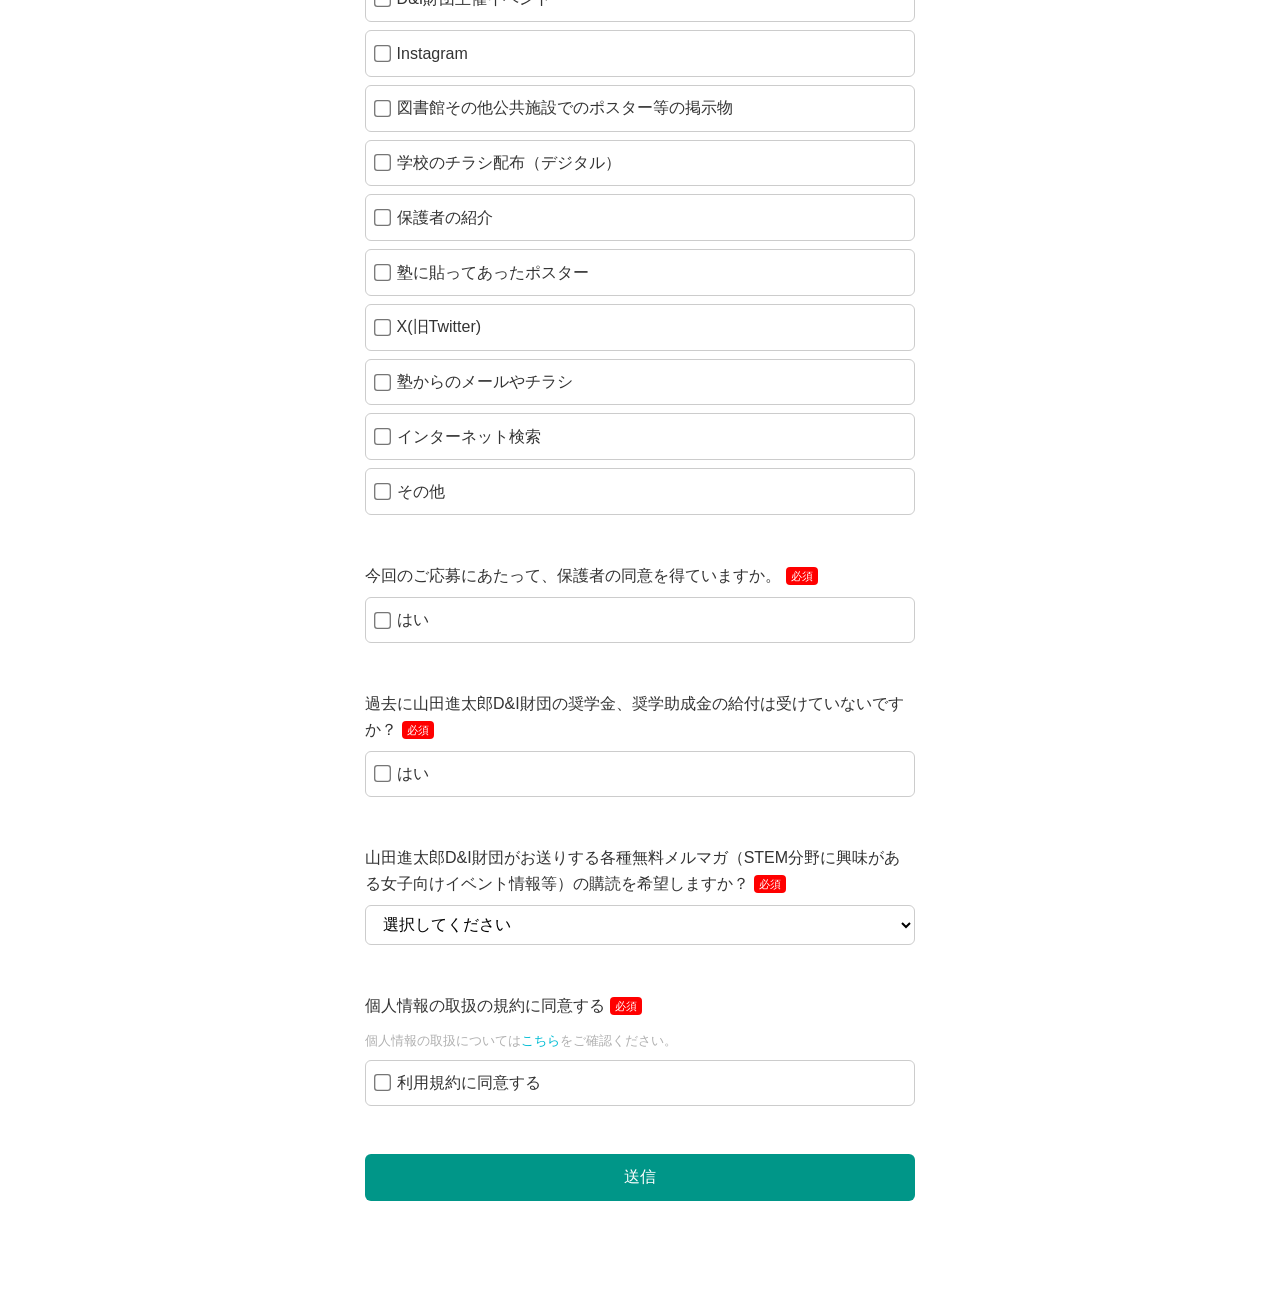
==== commit 0cf1dfa6: "fix-kensaku" ====
--- a/index.html
+++ b/index.html
@@ -170,15 +170,6 @@
 
                 <div class="form-inline-name">
                     <div>
-                        <input type="text" id="searchWord" name="学校キーワード検索" placeholder="「やまだ進太郎高校」→「やまだ」「進太郎」で検索" />
-                    </div>
-                    <button id="kensaku" type="button">検索</button>
-                </div>
-
-                <ul id="suggestionList" style="border: 0.5px solid #ccc; max-height: 210px; overflow-y: auto; padding: 0;"></ul>
-
-                <div class="form-inline-name">
-                    <div>
                         <label for="sei">学校コード</label>
                         <input name="学校コード" id="schoolCode" type="text" readonly data-formrun-required>
                     </div>
@@ -188,12 +179,22 @@
                     </div>
                 </div>
 
+                <!-- <p class="description">例）「やまだ進太郎高校」→「やまだ」「進太郎」で検索</p> -->
+
+                <div class="kensaku-input">
+                    <div class="form-inline-name">
+                        <div>
+                            <input type="text" id="searchWord" name="学校キーワード検索" placeholder="「やまだ進太郎高校」→「やまだ」「進太郎」で検索" />
+                        </div>
+                        <button id="kensaku" type="button">検索</button>
+                    </div>
+                </div>
+
+                <ul id="suggestionList" style="border: 0.5px solid #ccc; max-height: 210px; overflow-y: auto; padding: 0;"></ul>
+
                 <div class="form-group-school-code">
                     <p class="description">さらに候補を絞りたい場合は、下記を選択してください。</p>
-                    <div class="form-group-school-code">
-                        <!-- <label id="formLabel">
-                            学校の種類を選択
-                        </label> -->
+                    <div class="form-group-school-code-sub">
                         <select id="schoolTypeSelect" name="学校の種類">
                             <option value="">学校の種類を選択</option>
                             <option value="D1(高校)">高等学校（高校）</option>
@@ -202,10 +203,7 @@
                         </select>
                     </div>  
         
-                    <div class="form-group-school-code">
-                        <!-- <label id="formLabel">
-                            都道府県を選択
-                        </label> -->
+                    <div class="form-group-school-code-sub">
                         <select id="prefSelect" name="都道府県"></select>
                     </div>
                 </div>
@@ -267,8 +265,7 @@
                     高校・高専での学びやその先の理系での進路/キャリアを描いていく上でハードルになっている／いたことを最大3つまでお選びください。ハードルがない場合は、「特にない」をお選びください。
                     <span class="required-badge">必須</span>
                 </label>
-                <p id="checkbox-error" style="color: red; display: none;">1つ以上選択してください。</p>
-                <!-- チェックボックスはJSで挿入されます -->
+                <p id="checkbox-error-hurdle" style="color: red; display: none;">1つ以上選択してください。</p>
             </div>
 
             <!-- ハードル  -->
@@ -305,7 +302,6 @@
                     <span class="required-badge">必須</span>
                 </label>
                 <p id="checkbox-error-kikkake" style="color: red; display: none;">1つ以上選択してください。</p>
-                <!-- チェックボックスはJSで挿入されます -->
             </div>
 
             <!-- 今回のご応募にあたって、保護者の同意を得ていますか。 -->
@@ -370,7 +366,7 @@
                     <input type="text" name="_formrun_gotcha" id="_formrun_gotcha" tabindex="-1">
                 </div>
         
-                <button id="formSubmit" type="submit" data-formrun-error-text="未入力の項目があります" data-formrun-submitting-text="送信中..." onclick="validateSelection()">送信</button>
+                <button id="formSubmit" type="submit" data-formrun-error-text="未入力の項目があります" data-formrun-submitting-text="送信中...">送信</button>
             </div>  
         </form>
     </div>
--- a/style.css
+++ b/style.css
@@ -68,6 +68,7 @@
     margin-left: 1px;
     vertical-align: middle;
 }
+
 /* ==========Base Design End========== */
 
 
@@ -105,6 +106,22 @@
     display: block;
     margin-bottom: 0.5rem;
 }
+
+/* 赤枠スタイル */
+.error-highlight {
+    border: 2px solid red !important;
+    background-color: #fff0f0;
+}
+
+/* エラーテキストがデフォルトで非表示の場合に対応 */
+.error_text {
+    display: none;
+    color: red;
+    font-size: 0.9em;
+    margin-top: 4px;
+}
+
+
 /* ==========Detail Design Setting End========== */
 
 
@@ -115,6 +132,11 @@
 }
 
 .form-group-school-code {
+    margin-top: 1rem;
+    margin-bottom: 1rem;
+}
+
+.form-group-school-code-sub {
     margin-top: 1rem;
     margin-bottom: 1rem;
 }
@@ -154,6 +176,14 @@
     border-radius: 4px;
     font-size: 1rem;
     box-sizing: border-box;
+}
+
+.form-inline-name input::placeholder {
+    font-size: 0.8rem;
+}
+
+.kensaku-input{
+    margin-top: 2rem;
 }
 
 /* 共通：フォームのインライングループ */
@@ -301,6 +331,8 @@
 #suggestionList li:hover {
     background-color: #f0faf7;
     color: #009C7A;
+    /* background-color: #ffffff;
+    color: #a1a1a1; */
 }
 
 #suggestionList li:last-child {
@@ -314,6 +346,8 @@
     padding: 0.7rem;
     background-color: #f0faf7;
     color: #009C7A;
+    /* background-color: #ffffff;
+    color: #a1a1a1; */
     font-size: 0.95rem;
     pointer-events: none;
 }
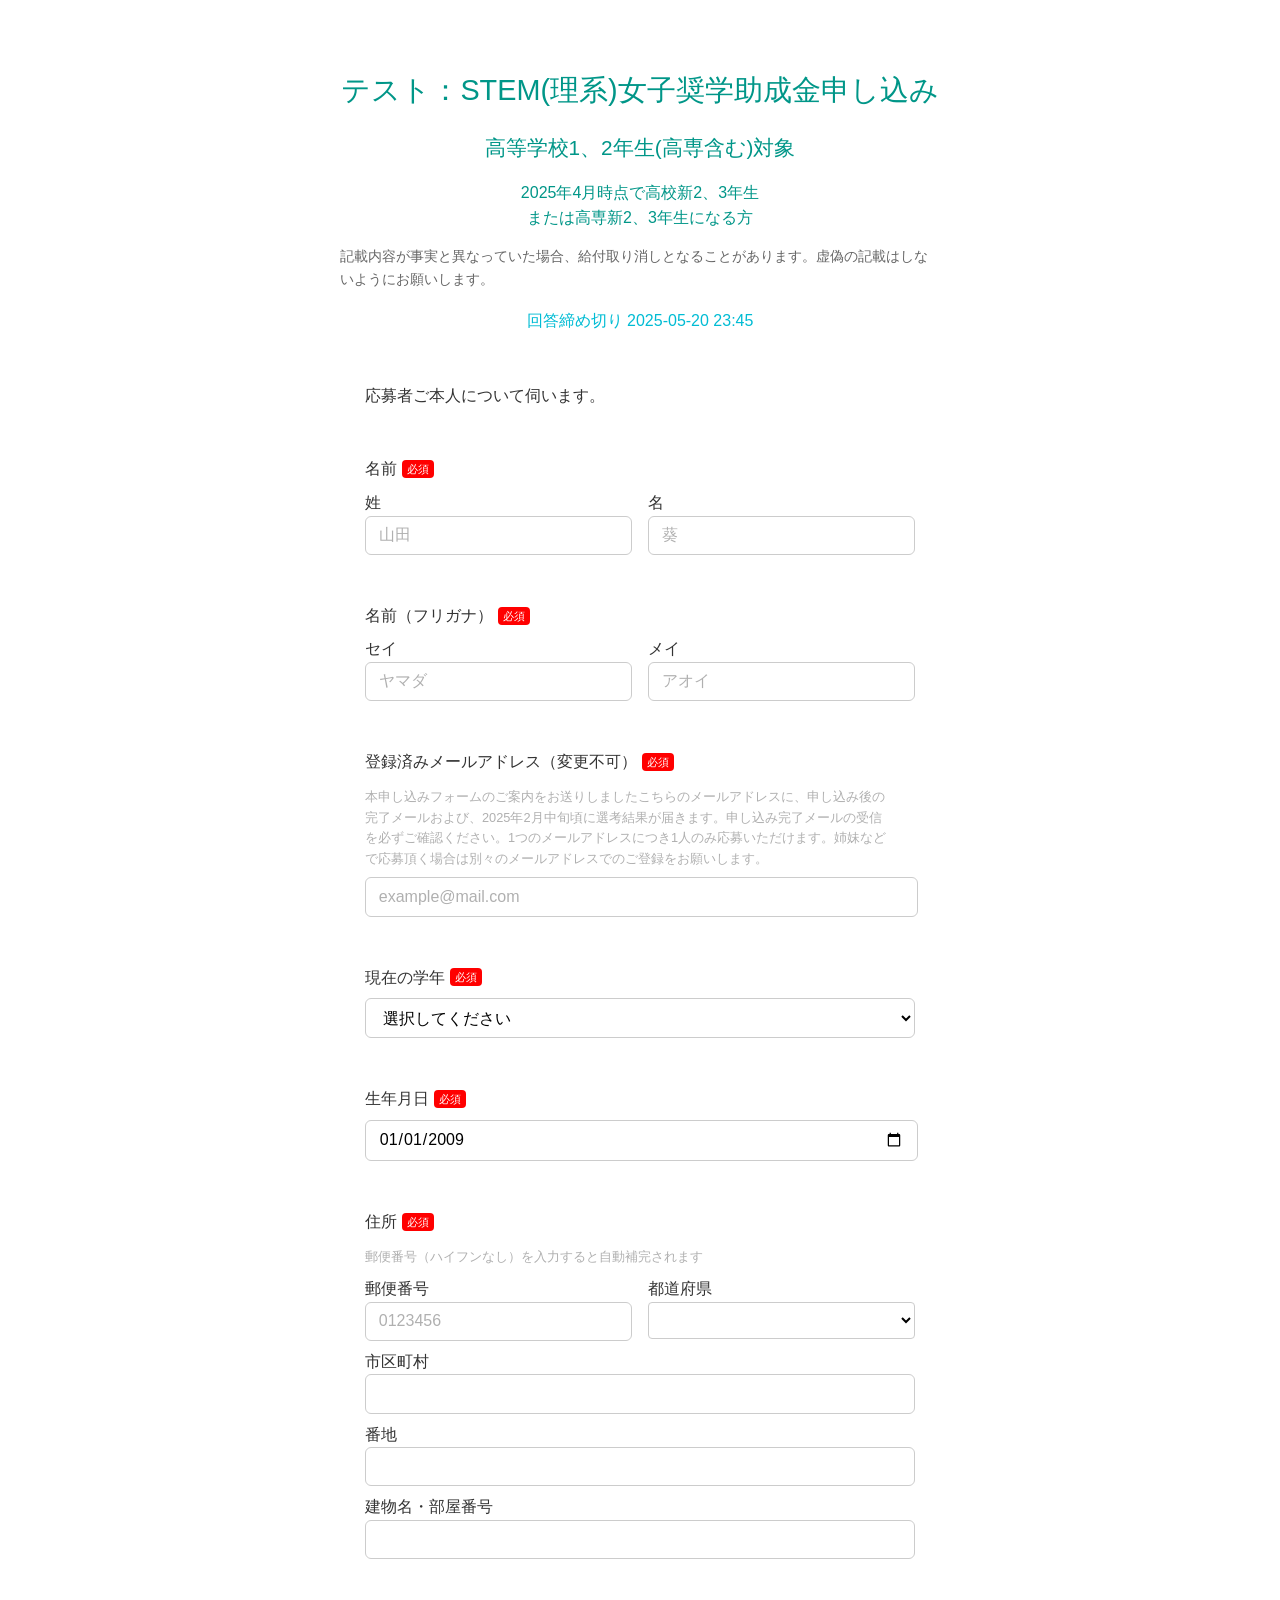
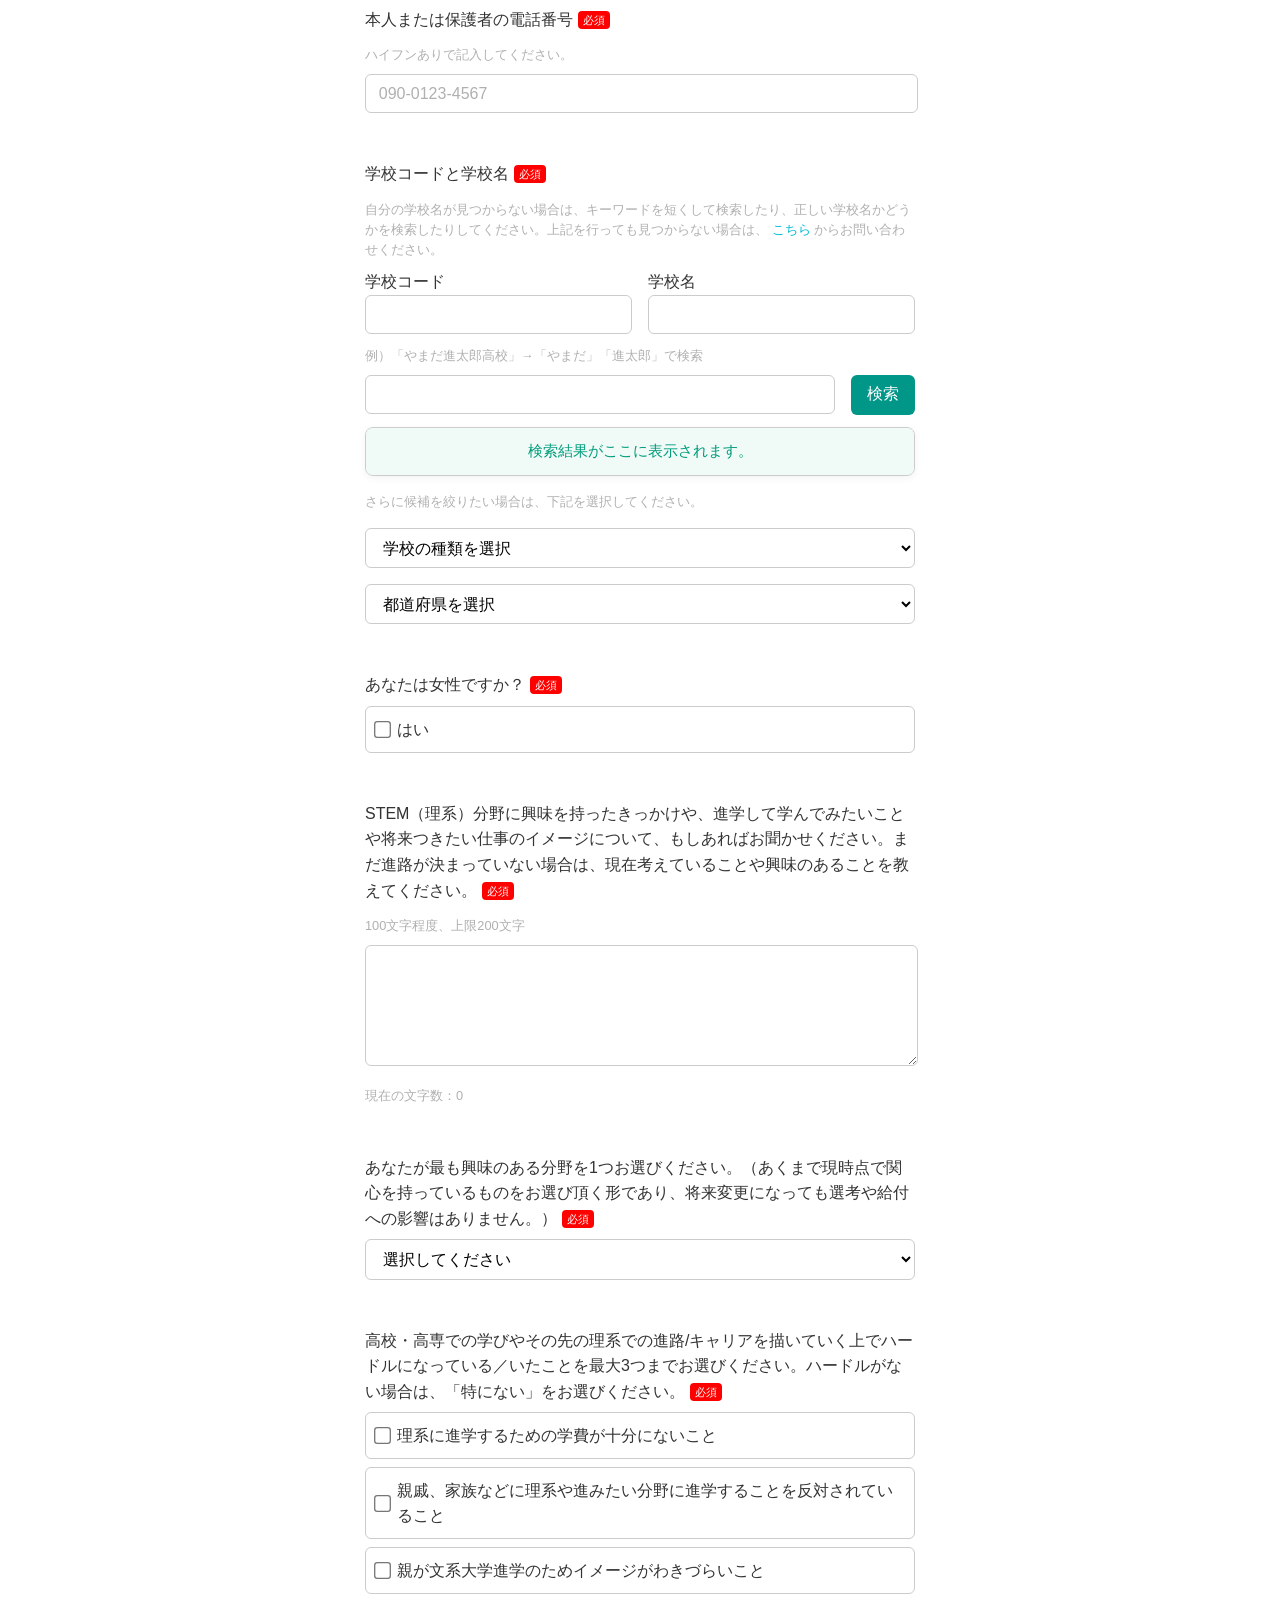
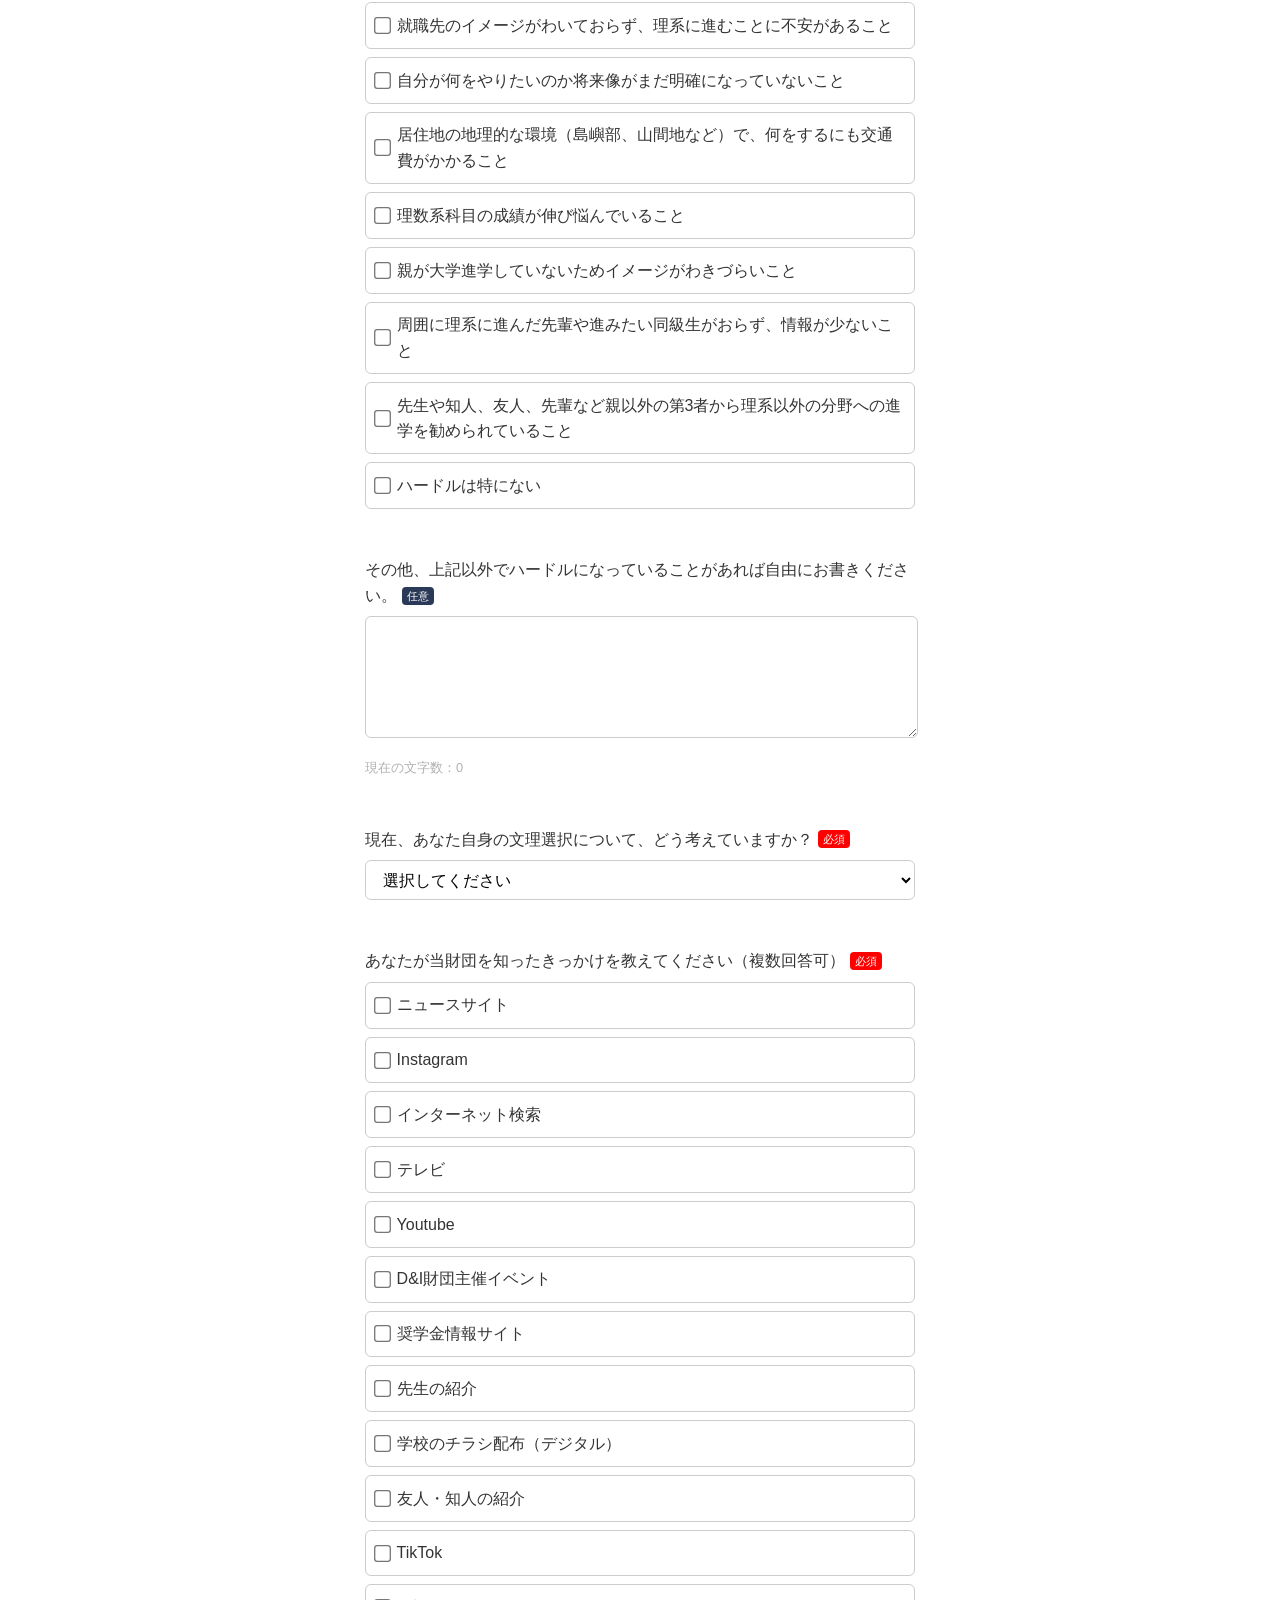
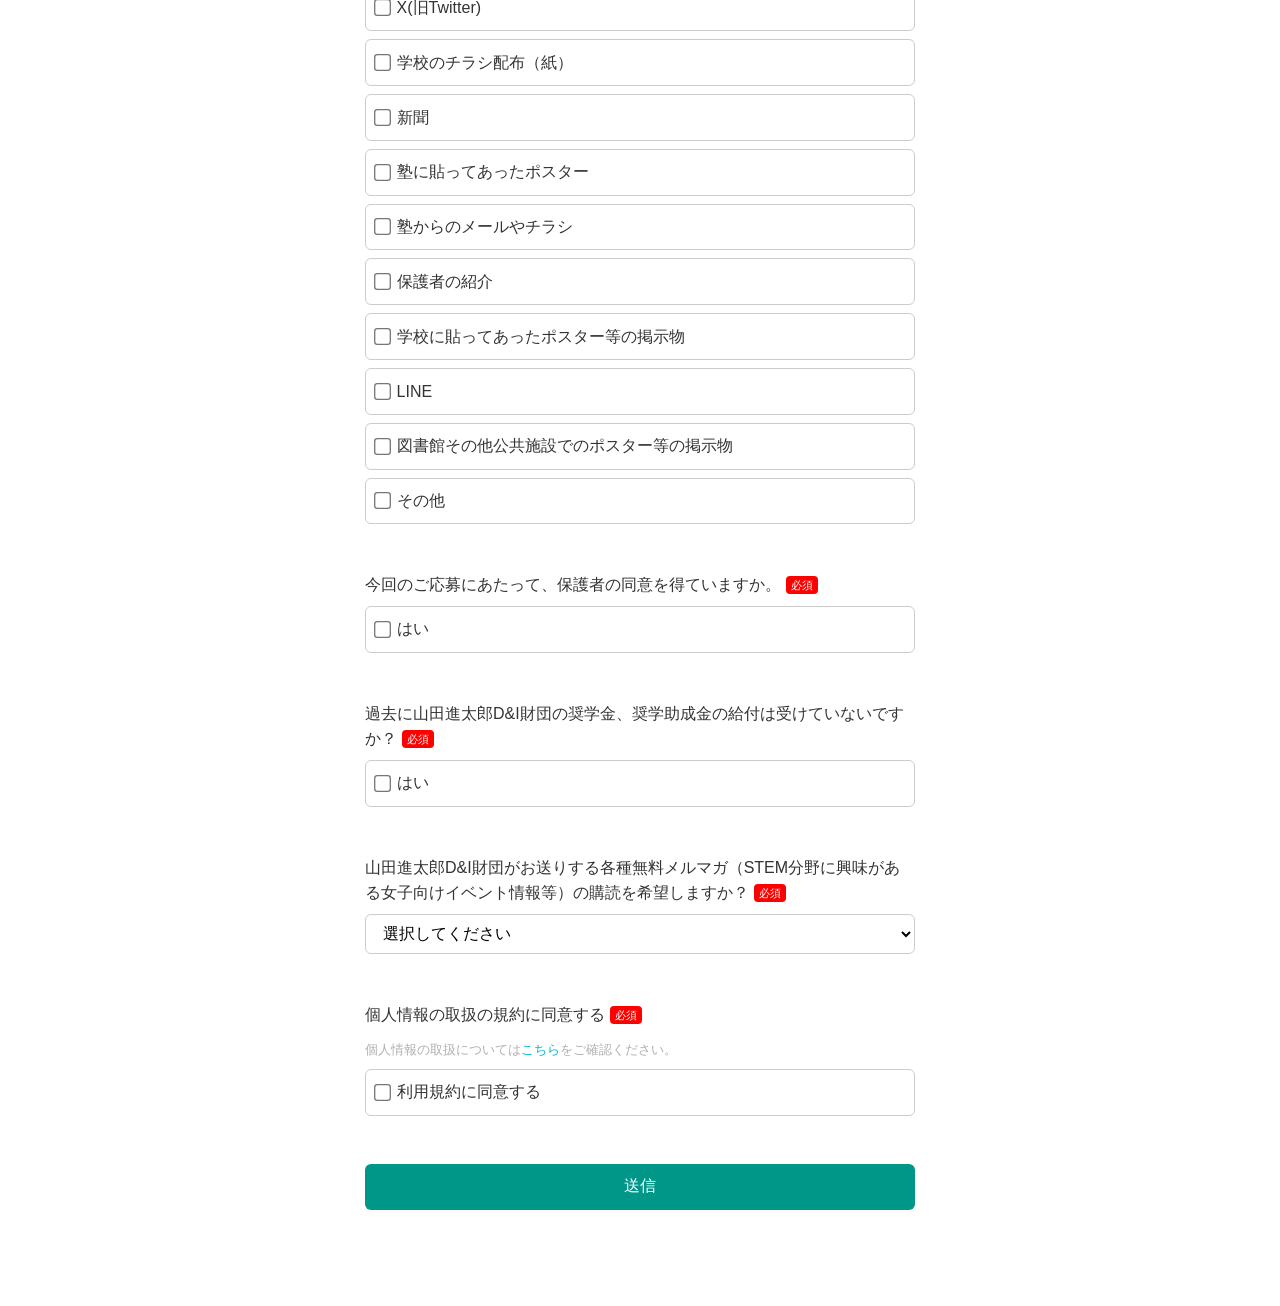
==== commit f96ae28c: "fix-error-handle" ====
--- a/index.html
+++ b/index.html
@@ -35,12 +35,12 @@
                 </label>
                 <div class="form-inline-name">
                     <div>
-                        <label for="sei">姓</label>
+                        <label>姓</label>
                         <input id="sei" name="姓" type="text" placeholder="山田" data-formrun-required>
                         <div class="error_text" data-formrun-show-if-error="姓">入力してください</div>
                     </div>
                     <div>
-                        <label for="mei">名</label>
+                        <label>名</label>
                         <input id="mei" name="名" type="text" placeholder="葵" data-formrun-required>
                         <div class="error_text" data-formrun-show-if-error="名">入力してください</div>
                     </div>
@@ -55,12 +55,12 @@
                 </label>
                 <div class="form-inline-name">
                     <div>
-                        <label for="sei-kana">セイ</label>
+                        <label>セイ</label>
                         <input id="sei-kana" name="セイ" type="text" placeholder="ヤマダ" data-formrun-required>
                         <div class="error_text" data-formrun-show-if-error="セイ">全角カタカナで入力してください</div>
                     </div>
                     <div>
-                        <label for="mei-kana">メイ</label>
+                        <label>メイ</label>
                         <input id="mei-kana" name="メイ" type="text" placeholder="アオイ" data-formrun-required>
                         <div class="error_text" data-formrun-show-if-error="メイ">全角カタカナで入力してください</div>
                     </div>
@@ -68,14 +68,16 @@
             </div>
         
             <!-- メールアドレス -->
-            <div class="form-group-input">
-                <label for="email" id="formLabel">
-                    登録済みメールアドレス（変更不可）
-                    <span class="required-badge">必須</span>
-                </label>
-                <p class="description">本申し込みフォームのご案内をお送りしましたこちらのメールアドレスに、申し込み後の完了メールおよび、2025年2月中旬頃に選考結果が届きます。申し込み完了メールの受信を必ずご確認ください。1つのメールアドレスにつき1人のみ応募いただけます。姉妹などで応募頂く場合は別々のメールアドレスでのご登録をお願いします。</p>
-                <input id="email" name="メールアドレス" type="text" placeholder="example@mail.com" data-formrun-type="email" data-formrun-required>
-                <div class="error_text" data-formrun-show-if-error="メールアドレス">有効なメールアドレスを入力してください</div>
+            <div class="form-group">
+                <div class="form-group-input">
+                    <label id="formLabel">
+                        登録済みメールアドレス（変更不可）
+                        <span class="required-badge">必須</span>
+                    </label>
+                    <p class="description">本申し込みフォームのご案内をお送りしましたこちらのメールアドレスに、申し込み後の完了メールおよび、2025年2月中旬頃に選考結果が届きます。申し込み完了メールの受信を必ずご確認ください。1つのメールアドレスにつき1人のみ応募いただけます。姉妹などで応募頂く場合は別々のメールアドレスでのご登録をお願いします。</p>
+                    <input id="email" name="メールアドレス" type="text" placeholder="example@mail.com" data-formrun-type="email" data-formrun-required>
+                    <div class="error_text" data-formrun-show-if-error="メールアドレス">有効なメールアドレスを入力してください</div>
+                </div>
             </div>
 
             <!-- プレエントリーID （非公開URL） -->
@@ -83,7 +85,7 @@
 
             <!-- 学年 -->
             <div class="form-group">
-                <label for="grade" id="formLabel">
+                <label id="formLabel">
                     現在の学年
                     <span class="required-badge">必須</span>
                 </label>
@@ -98,13 +100,15 @@
             </div>
 
             <!-- 生年月日 -->
-            <div class="form-group-birth">
-                <label for="birth" id="formLabel">
-                    生年月日
-                    <span class="required-badge">必須</span>
-                </label>
-                <input type="date" id="birth" name="生年月日" data-formrun-required value="2009-01-01">
-                <div class="error_text" data-formrun-show-if-error="生年月日">入力してください</div>
+            <div class="form-group">
+                <div class="form-group-input">
+                    <label id="formLabel">
+                        生年月日
+                        <span class="required-badge">必須</span>
+                    </label>
+                    <input type="date" id="birth" name="生年月日" data-formrun-required value="2009-01-01">
+                    <div class="error_text" data-formrun-show-if-error="生年月日">入力してください</div>
+                </div>
             </div>
 
             <!-- 住所 -->
@@ -116,46 +120,49 @@
                 <p class="description">郵便番号（ハイフンなし）を入力すると自動補完されます</p>
                 <div class="form-inline-postal">   
                     <div>
-                        <label for="postal-code">郵便番号</label>
+                        <label>郵便番号</label>
                         <input type="text" id="postal-code" name="郵便番号" placeholder="0123456" data-formrun-type="postal-code-jp" data-formrun-required>
                         <div class="error_text" data-formrun-show-if-error="郵便番号">入力してください</div>
                     </div>
                     <div>
-                        <label for="prefecture">都道府県</label>
+                        <label>都道府県</label>
                         <select name="都道府県" id="prefecture" data-formrun-type="region prefecture-jp" data-formrun-required></select>
+                        <div class="error_text" data-formrun-show-if-error="都道府県">入力してください</div>
                     </div>
                 </div>
                 <div class="form-inline-postal">
                     <div>
-                        <label for="detail-address">市区町村</label>
+                        <label>市区町村</label>
                         <input type="text" id="area" name="市区町村" data-formrun-type="locality street-address" data-formrun-required>
                         <div class="error_text" data-formrun-show-if-error="市区町村">入力してください</div>
                     </div>
                 </div>
                 <div class="form-inline-postal">
                     <div>
-                        <label for="detail-address2">番地</label>
+                        <label>番地</label>
                         <input type="text" name="番地" id="banchi"  data-formrun-required>
                         <div class="error_text" data-formrun-show-if-error="番地">入力してください</div>
                     </div>
                 </div>
                 <div class="form-inline-postal">
                     <div>
-                        <label for="detail-address3">建物名・部屋番号</label>
+                        <label>建物名・部屋番号</label>
                         <input type="text" name="建物名・部屋番号">
                     </div>
                 </div>
             </div>  
 
             <!-- 本人または保護者の電話番号 -->
-            <div class="form-group-input">
-                <label id="formLabel">
-                    本人または保護者の電話番号
-                    <span class="required-badge">必須</span>
-                </label>
-                <p class="description">ハイフンありで記入してください。</p>
-                <input type="text" id="phone-number" name="本人または保護者の電話番号" data-formrun-type="tel" placeholder="090-0123-4567" data-formrun-required>
-                <div class="error_text" data-formrun-show-if-error="本人または保護者の電話番号">入力してください</div>
+            <div class="form-group">
+                <div class="form-group-input">
+                    <label id="formLabel">
+                        本人または保護者の電話番号
+                        <span class="required-badge">必須</span>
+                    </label>
+                    <p class="description">ハイフンありで記入してください。</p>
+                    <input type="text" id="phone-number" name="本人または保護者の電話番号" data-formrun-type="tel" placeholder="090-0123-4567" data-formrun-required>
+                    <div class="error_text" data-formrun-show-if-error="本人または保護者の電話番号">入力してください</div>
+                </div>
             </div>
 
             <div class="form-group">
@@ -170,24 +177,25 @@
 
                 <div class="form-inline-name">
                     <div>
-                        <label for="sei">学校コード</label>
-                        <input name="学校コード" id="schoolCode" type="text" readonly data-formrun-required>
-                    </div>
-                    <div>
-                        <label for="mei">学校名</label>
-                        <input name="学校名" id="schoolName" type="text" readonly data-formrun-required>
-                    </div>
-                </div>
-
-                <!-- <p class="description">例）「やまだ進太郎高校」→「やまだ」「進太郎」で検索</p> -->
-
-                <div class="kensaku-input">
-                    <div class="form-inline-name">
-                        <div>
-                            <input type="text" id="searchWord" name="学校キーワード検索" placeholder="「やまだ進太郎高校」→「やまだ」「進太郎」で検索" />
-                        </div>
-                        <button id="kensaku" type="button">検索</button>
-                    </div>
+                        <label>学校コード</label>
+                        <input name="学校コード" id="schoolCode" type="text" data-formrun-required readonly>
+                        <div class="error_text" data-formrun-show-if-error="学校コード">入力してください</div>
+                    </div>
+                    <div>
+                        <label>学校名</label>
+                        <input name="学校名" id="schoolName" type="text" data-formrun-required readonly>
+                        <div class="error_text" data-formrun-show-if-error="学校名">入力してください</div>
+                    </div>
+                </div>
+
+                <p class="description">例）「やまだ進太郎高校」→「やまだ」「進太郎」で検索</p>
+
+                <div class="form-inline-kensaku">
+                    <div>
+                        <input type="text" id="searchWord" name="学校キーワード検索" />
+                        <!-- placeholder="「やまだ進太郎高校」→「やまだ」「進太郎」で検索" -->
+                    </div>
+                    <button id="kensaku" type="button">検索</button>
                 </div>
 
                 <ul id="suggestionList" style="border: 0.5px solid #ccc; max-height: 210px; overflow-y: auto; padding: 0;"></ul>
@@ -217,7 +225,7 @@
                 </label>
                 <div class="checkbox-wrapper">
                     <input type="checkbox" id="gender" value="はい" name="あなたは女性ですか？" data-formrun-required>
-                    <label for="あなたは女性ですか？">はい</label>
+                    <label>はい</label>
                 </div>
                 <div class="error_text" data-formrun-show-if-error="あなたは女性ですか？">入力してください</div>
             </div>
@@ -229,8 +237,14 @@
                     <span class="required-badge">必須</span>
                 </label>
                 <p class="description">100文字程度、上限200文字</p>
-                <textarea class="form-control" id="text1" name="STEM（理系）分野に興味を持ったきっかけや、進学して学んでみたいことや将来つきたい仕事のイメージについて、もしあればお聞かせください。まだ進路が決まっていない場合は、現在考えていることや興味のあることを教えてください。" data-formrun-type="text" data-formrun-chars-max="200" data-formrun-required></textarea>
+
+                <textarea class="form-control" id="text1" 
+                name="STEM（理系）分野に興味を持ったきっかけ" data-formrun-type="text" 
+                data-formrun-chars-max="200" 
+                data-formrun-required></textarea>
+
                 <p class="description">現在の文字数：<span class="charCount" data-for="text1">0</span></p>
+
                 <div class="error_text" data-formrun-show-if-error="STEM（理系）分野に興味を持ったきっかけ">200文字以内で入力してください</div>
             </div>
 
@@ -240,7 +254,7 @@
                     あなたが最も興味のある分野を1つお選びください。（あくまで現時点で関心を持っているものをお選び頂く形であり、将来変更になっても選考や給付への影響はありません。）
                     <span class="required-badge">必須</span>
                 </label>
-                <select name="あなたが最も興味のある分野を1つお選びください。（あくまで現時点で関心を持っているものをお選び頂く形であり、将来変更になっても選考や給付への影響はありません。）" id="interesting" data-formrun-required>
+                <select name="最も興味のある分野" id="interesting" data-formrun-required>
                     <option value="">選択してください</option>
                     <option value="まだ決まっていない/検討中である">まだ決まっていない/検討中である</option>
                     <option value="素材、物質などの研究開発に関わる、化学分野">素材、物質などの研究開発に関わる、化学分野</option>
@@ -284,7 +298,7 @@
                     現在、あなた自身の文理選択について、どう考えていますか？
                     <span class="required-badge">必須</span>
                 </label>
-                <select id="bunnri" type="text" name="現在、あなた自身の文理選択について、どう考えていますか？" data-formrun-required>
+                <select id="bunnri" type="text" name="文理選択" data-formrun-required>
                     <option value="">選択してください</option>
                     <option value="わからない・まだ決めていない（迷っている）">わからない・まだ決めていない（迷っている）</option>
                     <option value="理系">理系</option>
@@ -293,7 +307,7 @@
                     <option value="どちらかといえば文系">どちらかといえば文系</option>
                     <option value="文系">文系</option>
                 </select>
-                <div class="error_text" data-formrun-show-if-error="進路志向">入力してください</div>
+                <div class="error_text" data-formrun-show-if-error="文理選択">入力してください</div>
             </div>
 
             <div class="form-group" id="checkbox-container-kikkake">
@@ -311,8 +325,8 @@
                     <span class="required-badge">必須</span>
                 </label>
                 <div class="checkbox-wrapper">
-                    <input type="checkbox" id="consent" name="今回のご応募にあたって、保護者の同意を得ていますか。" value="保護者の同意" data-formrun-required>
-                    <label for="kyufu">はい</label>
+                    <input type="checkbox" id="consent" name="保護者の同意" value="はい" data-formrun-required>
+                    <label>はい</label>
                 </div>
                 <div class="error_text" data-formrun-show-if-error="保護者の同意">入力してください</div>
             </div>
@@ -324,8 +338,8 @@
                     <span class="required-badge">必須</span>
                 </label>
                 <div class="checkbox-wrapper">
-                    <input type="checkbox" id="scholarship" name="過去に山田進太郎D&I財団の奨学金、奨学助成金の給付は受けていないですか？" value="奨学助成金の給付の有無" data-formrun-required>
-                    <label for="kyufu">はい</label>
+                    <input type="checkbox" id="scholarship" name="奨学助成金の給付の有無" value="奨学助成金の給付の有無" data-formrun-required>
+                    <label>はい</label>
                 </div>
                 <div class="error_text" data-formrun-show-if-error="奨学助成金の給付の有無">入力してください</div>
             </div>
@@ -336,7 +350,7 @@
                     山田進太郎D&I財団がお送りする各種無料メルマガ（STEM分野に興味がある女子向けイベント情報等）の購読を希望しますか？
                     <span class="required-badge">必須</span>
                 </label>
-                <select name="山田進太郎D&I財団がお送りする各種無料メルマガ（STEM分野に興味がある女子向けイベント情報等）の購読を希望しますか？" id="magazine" data-formrun-required>
+                <select name="メルマガ意向" id="magazine" data-formrun-required>
                     <option value="">選択してください</option>
                     <option value="はい">はい</option>
                     <option value="いいえ">いいえ</option>
@@ -354,7 +368,7 @@
                 <p class="description">個人情報の取扱については<a href="https://www.shinfdn.org/privacy" target="_blank">こちら</a>をご確認ください。</p>
                 <div class="checkbox-wrapper">
                     <input type="checkbox" id="agree" name="個人情報利用同意" data-formrun-required>
-                    <label for="agree">利用規約に同意する</label>
+                    <label>利用規約に同意する</label>
                 </div>
                 <div class="error_text" data-formrun-show-if-error="個人情報利用同意">入力してください</div>
             </div>
--- a/style.css
+++ b/style.css
@@ -131,6 +131,12 @@
     margin-bottom: 3rem;
 }
 
+/* テキストインプットのデザイン */
+.form-group-input {
+    max-width: 525px;
+    min-width: 150px; 
+}
+
 .form-group-school-code {
     margin-top: 1rem;
     margin-bottom: 1rem;
@@ -139,22 +145,6 @@
 .form-group-school-code-sub {
     margin-top: 1rem;
     margin-bottom: 1rem;
-}
-
-/* テキストインプットのデザイン */
-.form-group-input {
-    margin-top: 3rem;
-    margin-bottom: 2rem;
-    max-width: 525px;
-    min-width: 150px; 
-}
-
-/* 生年月日入力欄のデザイン */
-.form-group-birth {
-    margin-top: 3rem;
-    margin-bottom: 2rem;
-    max-width: 525px;
-    min-width: 150px; 
 }
 /* ==========Form Group Design End========== */
 
@@ -176,14 +166,6 @@
     border-radius: 4px;
     font-size: 1rem;
     box-sizing: border-box;
-}
-
-.form-inline-name input::placeholder {
-    font-size: 0.8rem;
-}
-
-.kensaku-input{
-    margin-top: 2rem;
 }
 
 /* 共通：フォームのインライングループ */
@@ -208,6 +190,31 @@
     font-size: 1rem;
     box-sizing: border-box;
 }
+
+
+.form-inline-kensaku {
+    display: flex;
+    gap: 1rem;
+    /* margin-top: 2rem; */
+}
+
+.form-inline-kensaku > div {
+    flex: 1;
+}
+
+.form-inline-kensaku input {
+    width: 100%;
+    padding: 0.5rem 0.75rem;
+    border: 1px solid #ccc;
+    border-radius: 4px;
+    font-size: 1rem;
+    box-sizing: border-box;
+}
+
+.form-inline-kensaku input::placeholder {
+    font-size: 0.8rem;
+}
+
 /* ==========Form Inline Design End========== */
 
 
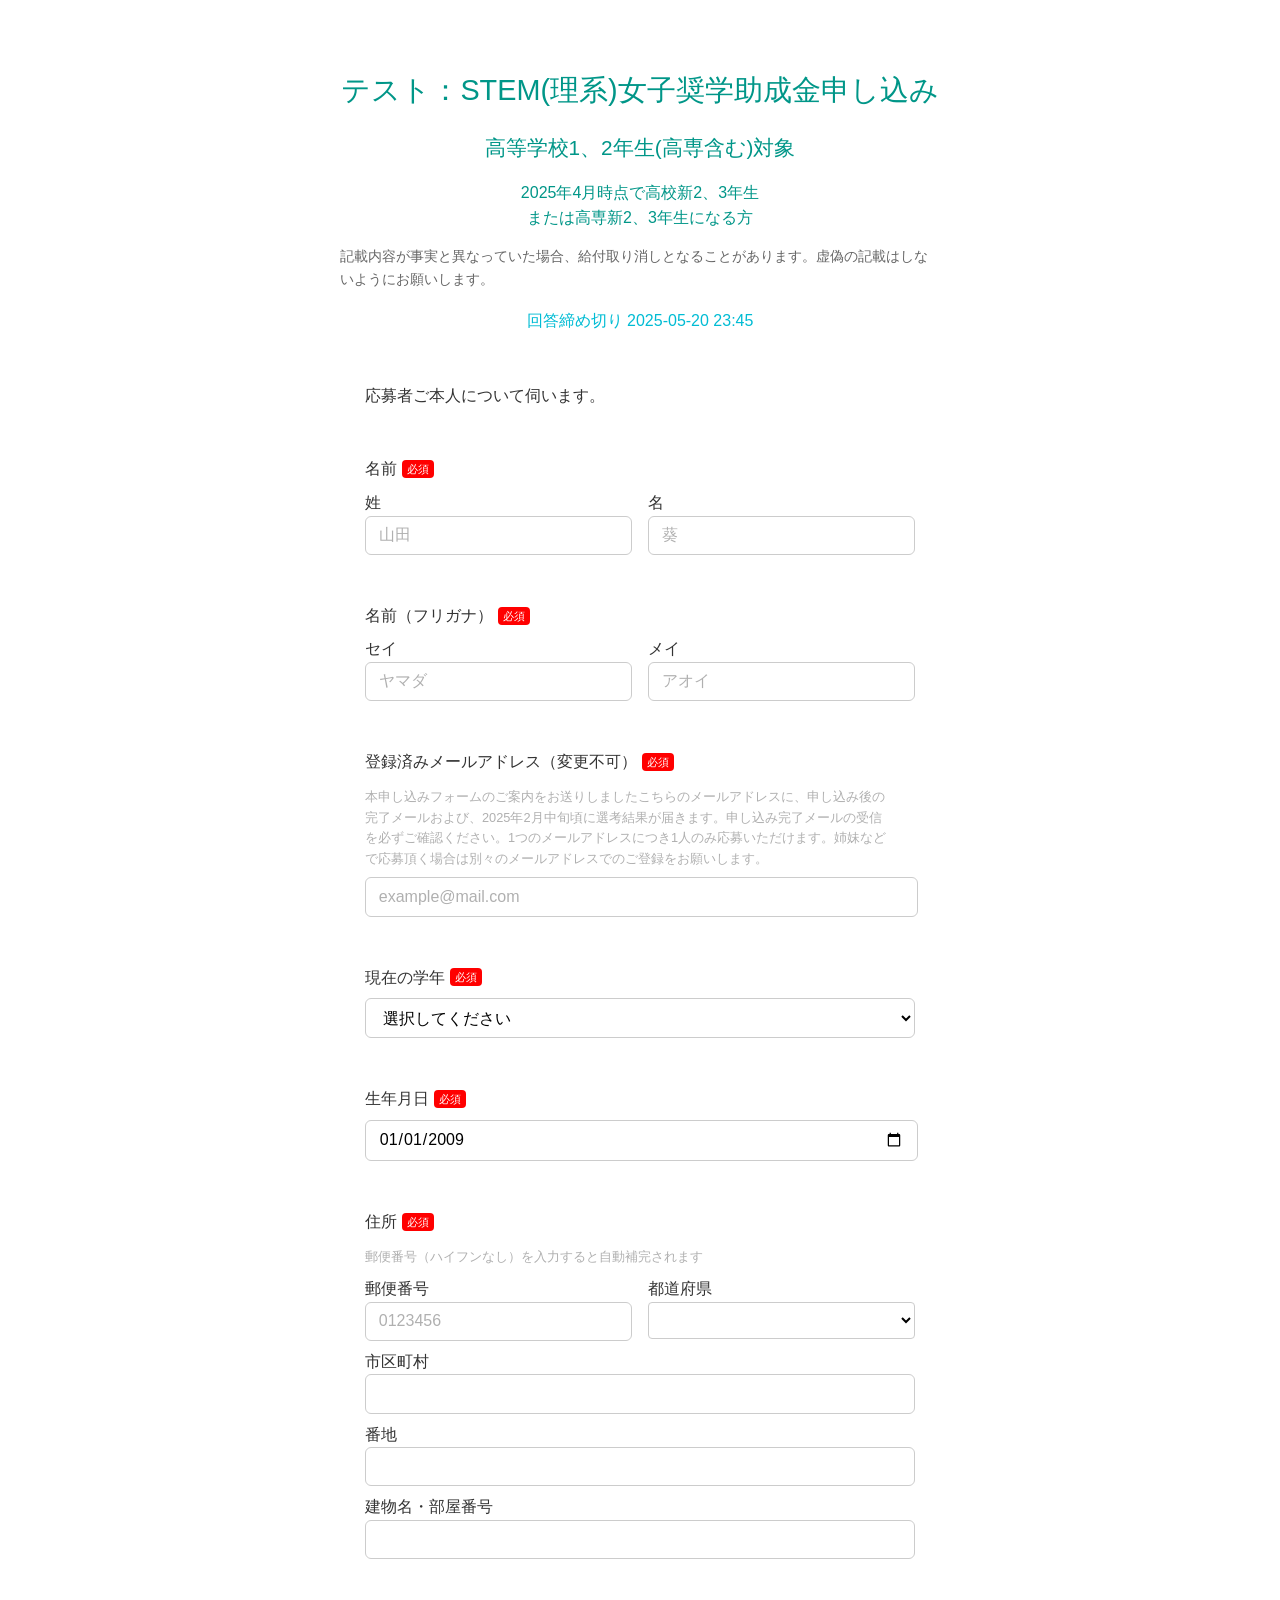
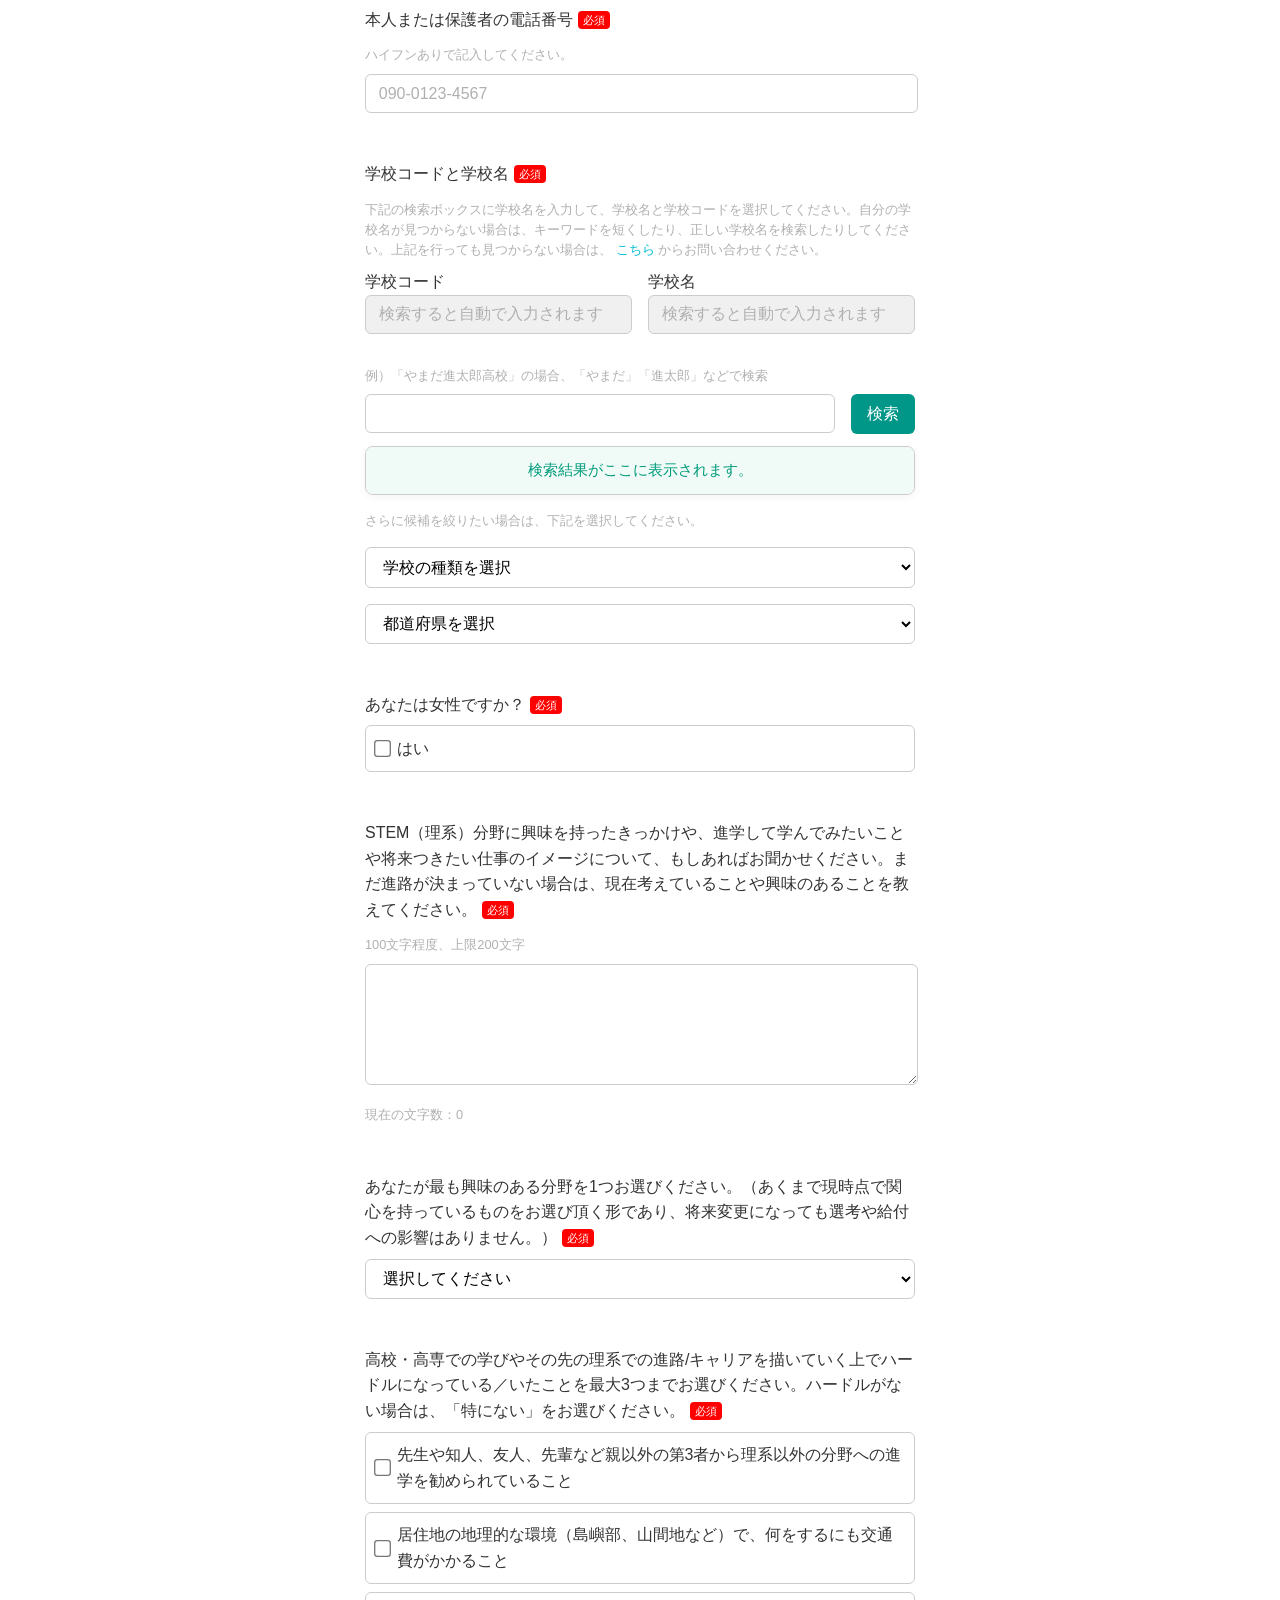
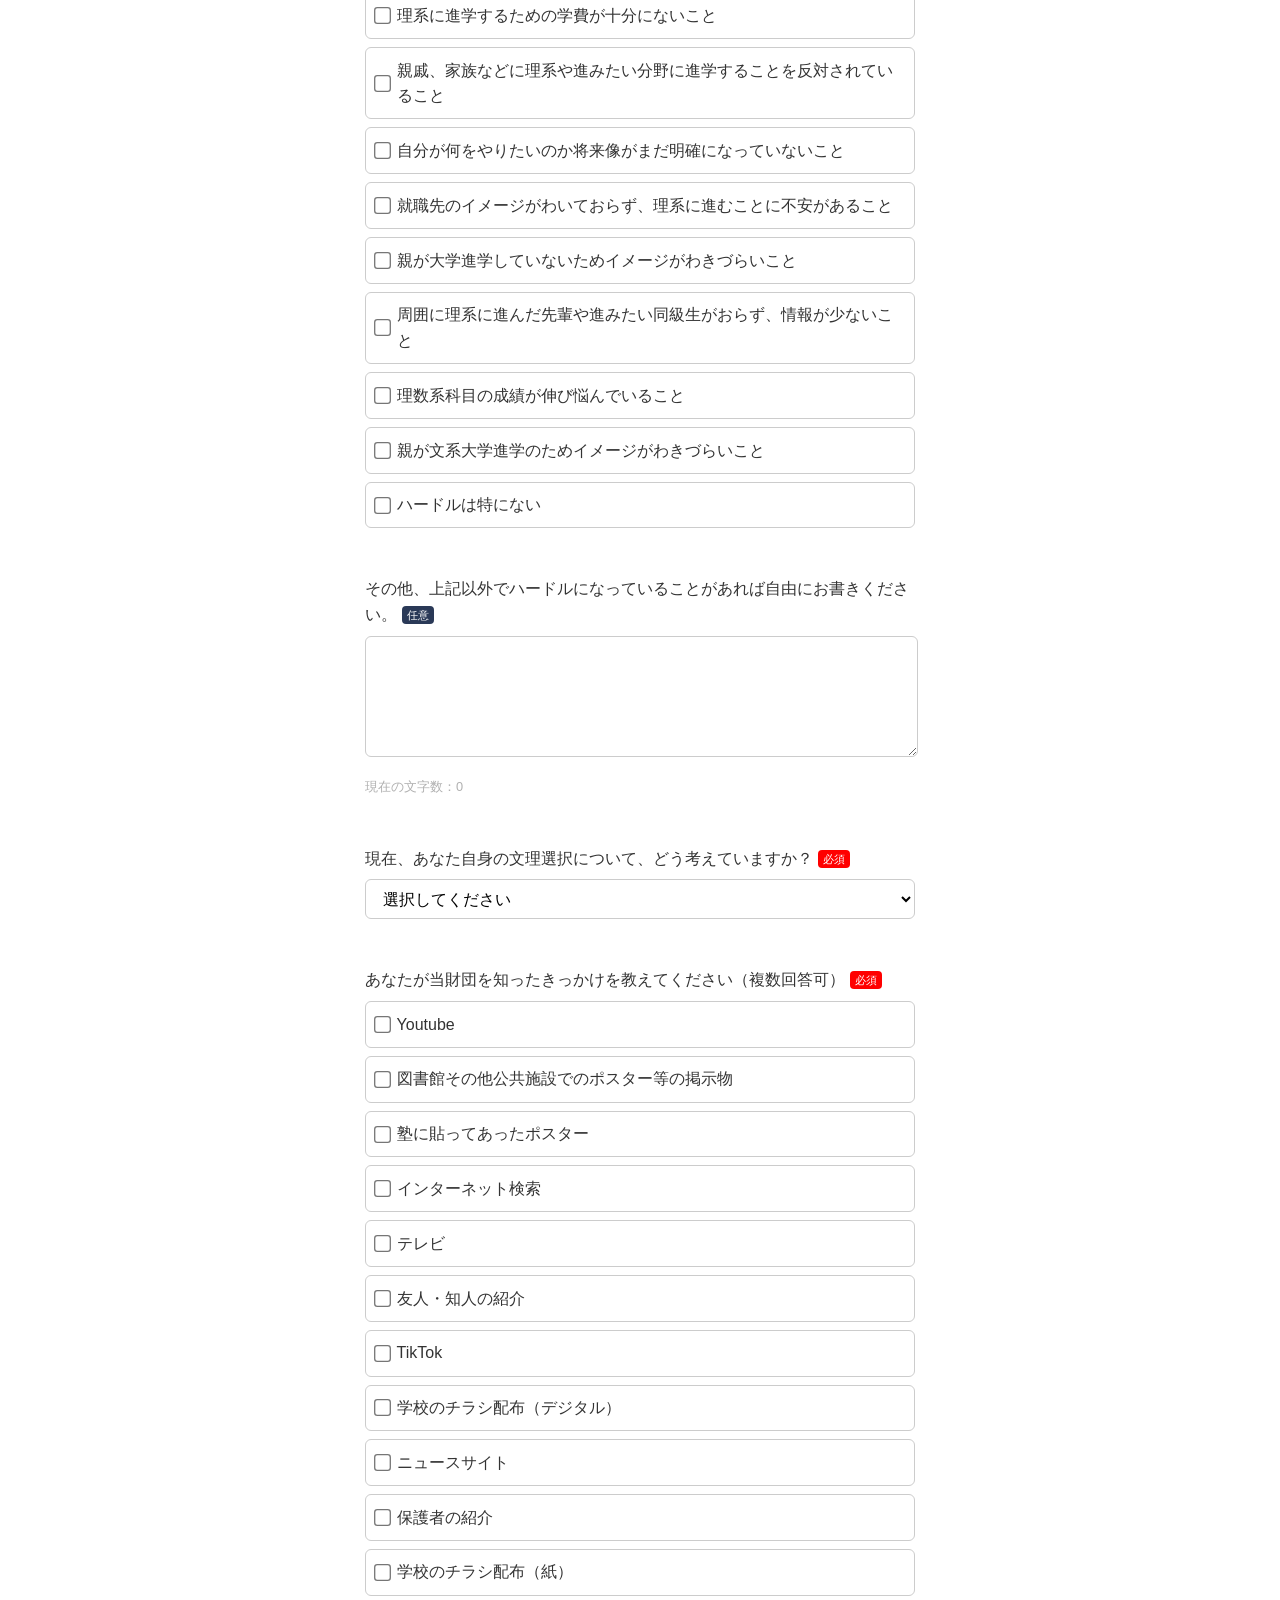
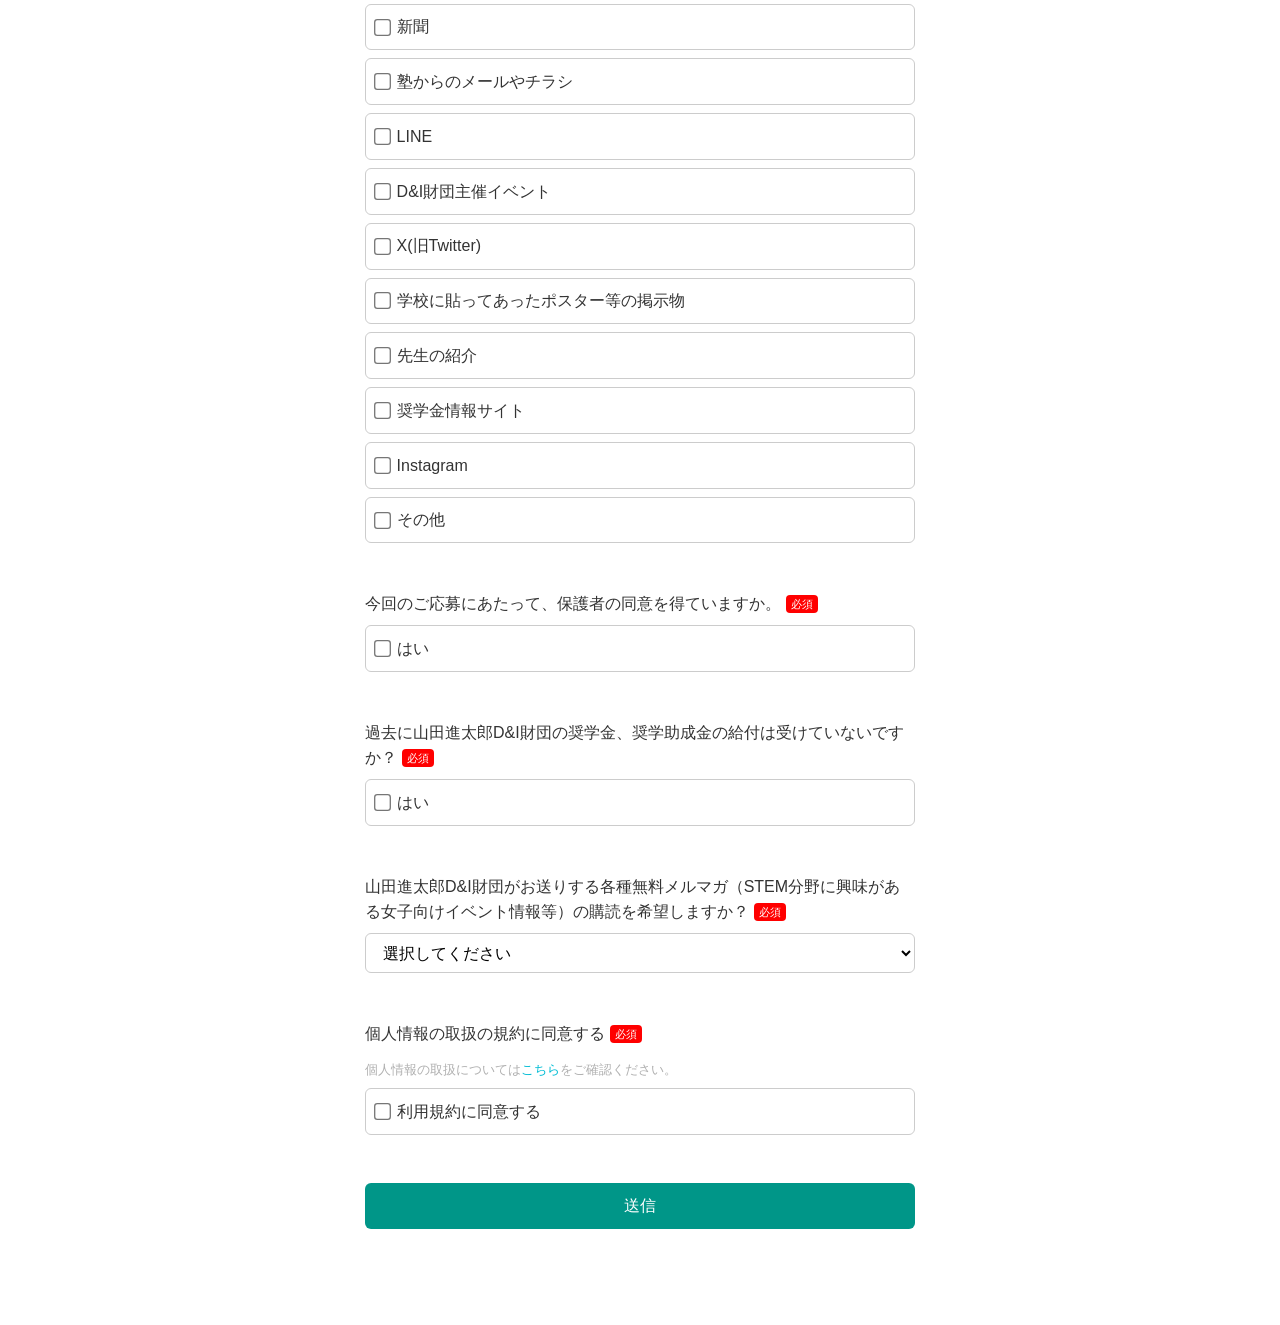
==== commit b69b0673: "fix-search-input" ====
--- a/index.html
+++ b/index.html
@@ -171,29 +171,28 @@
                     <span class="required-badge">必須</span>
                 </label>
 
-                <p id="whenSchoolNotFound" class="description">
-                    自分の学校名が見つからない場合は、キーワードを短くして検索したり、正しい学校名かどうかを検索したりしてください。上記を行っても見つからない場合は、 <a href="https://www.shinfdn.org/contact" target="_blank" rel="noopener noreferrer">こちら</a> からお問い合わせください。
+                <p class="description">
+                    下記の検索ボックスに学校名を入力して、学校名と学校コードを選択してください。自分の学校名が見つからない場合は、キーワードを短くしたり、正しい学校名を検索したりしてください。上記を行っても見つからない場合は、 <a href="https://www.shinfdn.org/contact" target="_blank" rel="noopener noreferrer">こちら</a> からお問い合わせください。
                 </p>
 
-                <div class="form-inline-name">
+                <div class="form-inline-school-name-code">
                     <div>
                         <label>学校コード</label>
-                        <input name="学校コード" id="schoolCode" type="text" data-formrun-required readonly>
+                        <input name="学校コード" id="schoolCode" type="text" data-formrun-required readonly placeholder="検索すると自動で入力されます">
                         <div class="error_text" data-formrun-show-if-error="学校コード">入力してください</div>
                     </div>
                     <div>
                         <label>学校名</label>
-                        <input name="学校名" id="schoolName" type="text" data-formrun-required readonly>
+                        <input name="学校名" id="schoolName" type="text" data-formrun-required readonly placeholder="検索すると自動で入力されます">
                         <div class="error_text" data-formrun-show-if-error="学校名">入力してください</div>
                     </div>
                 </div>
 
-                <p class="description">例）「やまだ進太郎高校」→「やまだ」「進太郎」で検索</p>
+                <p class="description">例）「やまだ進太郎高校」の場合、「やまだ」「進太郎」などで検索</p>
 
                 <div class="form-inline-kensaku">
                     <div>
-                        <input type="text" id="searchWord" name="学校キーワード検索" />
-                        <!-- placeholder="「やまだ進太郎高校」→「やまだ」「進太郎」で検索" -->
+                        <input type="text" id="searchWord" name="学校キーワード検索"/>
                     </div>
                     <button id="kensaku" type="button">検索</button>
                 </div>
--- a/style.css
+++ b/style.css
@@ -191,11 +191,30 @@
     box-sizing: border-box;
 }
 
+.form-inline-school-name-code {
+    display: flex;
+    gap: 1rem;
+    margin-bottom: 2rem;
+}
+
+.form-inline-school-name-code > div {
+    flex: 1;
+}
+
+.form-inline-school-name-code input {
+    width: 100%;
+    padding: 0.5rem 0.75rem;
+    border: 1px solid #ccc;
+    border-radius: 4px;
+    font-size: 1rem;
+    box-sizing: border-box;
+    background-color: #f0f0f0;
+}
+
 
 .form-inline-kensaku {
     display: flex;
     gap: 1rem;
-    /* margin-top: 2rem; */
 }
 
 .form-inline-kensaku > div {
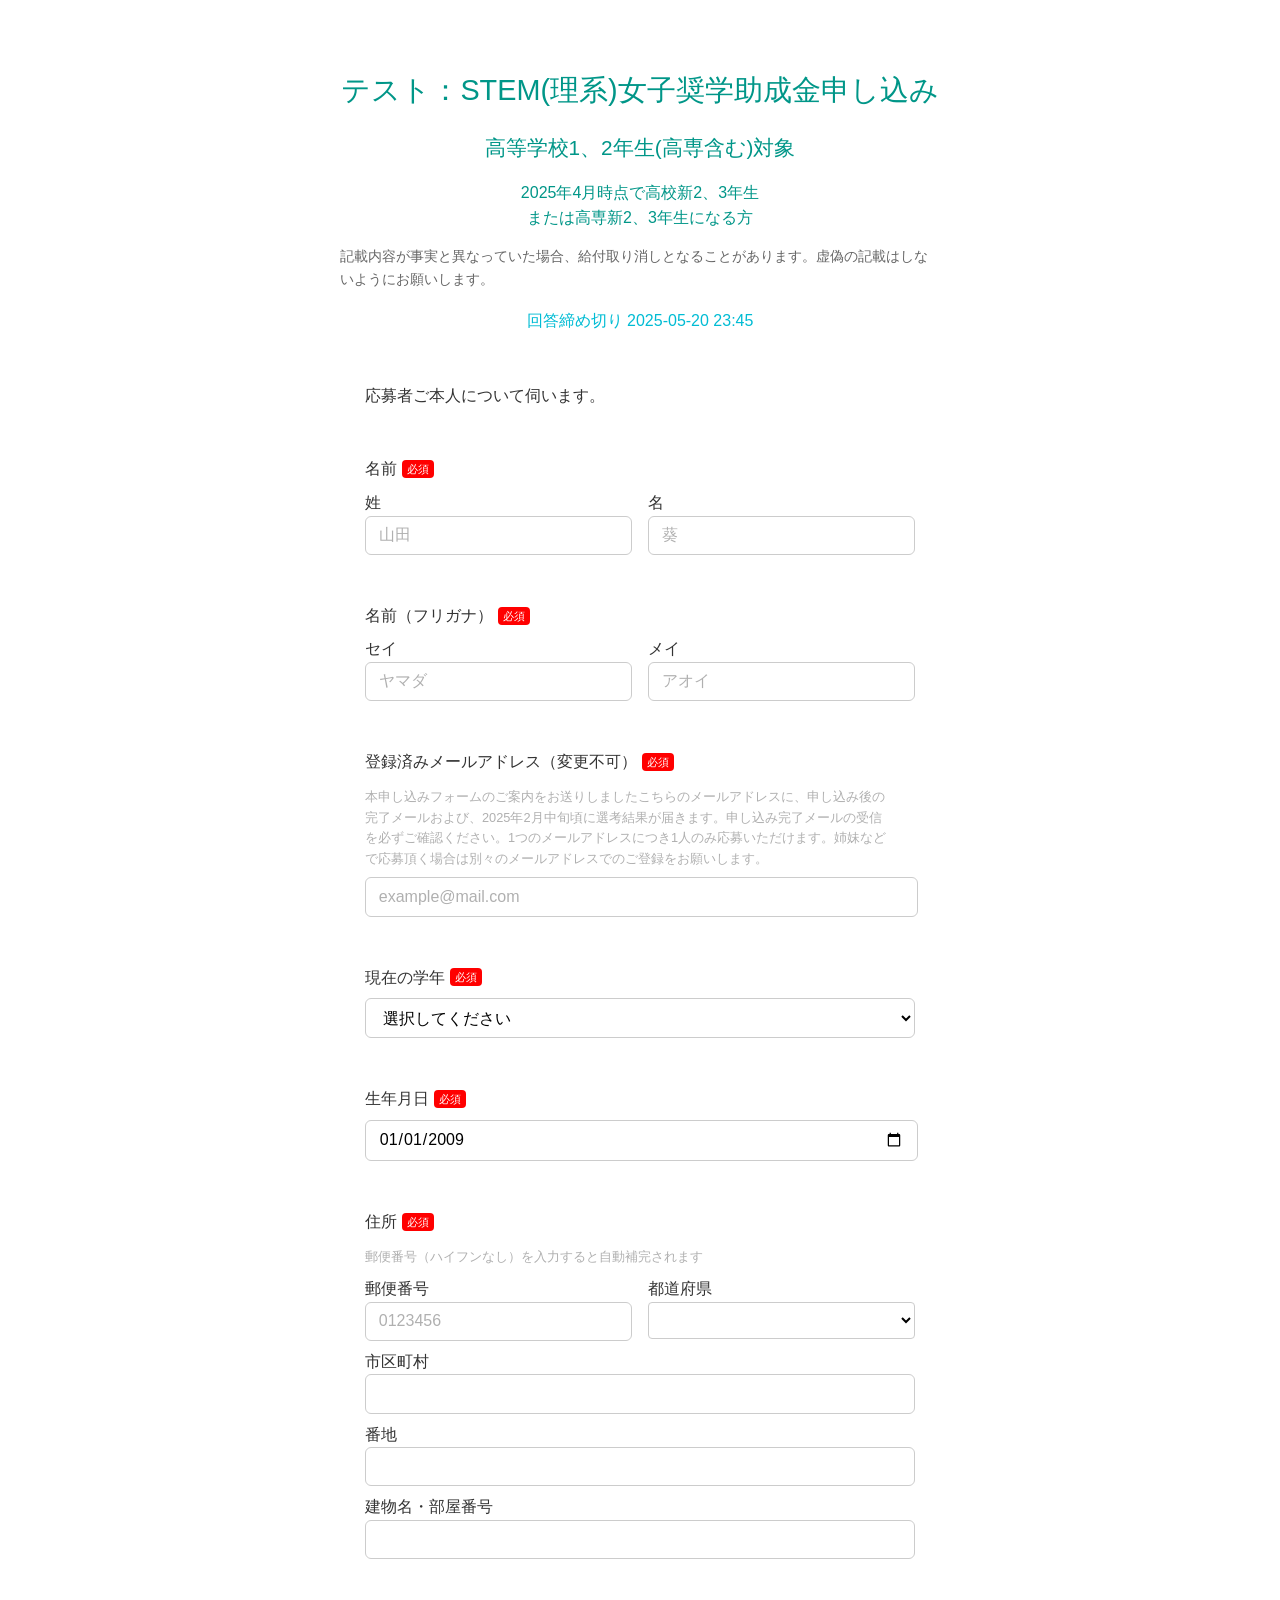
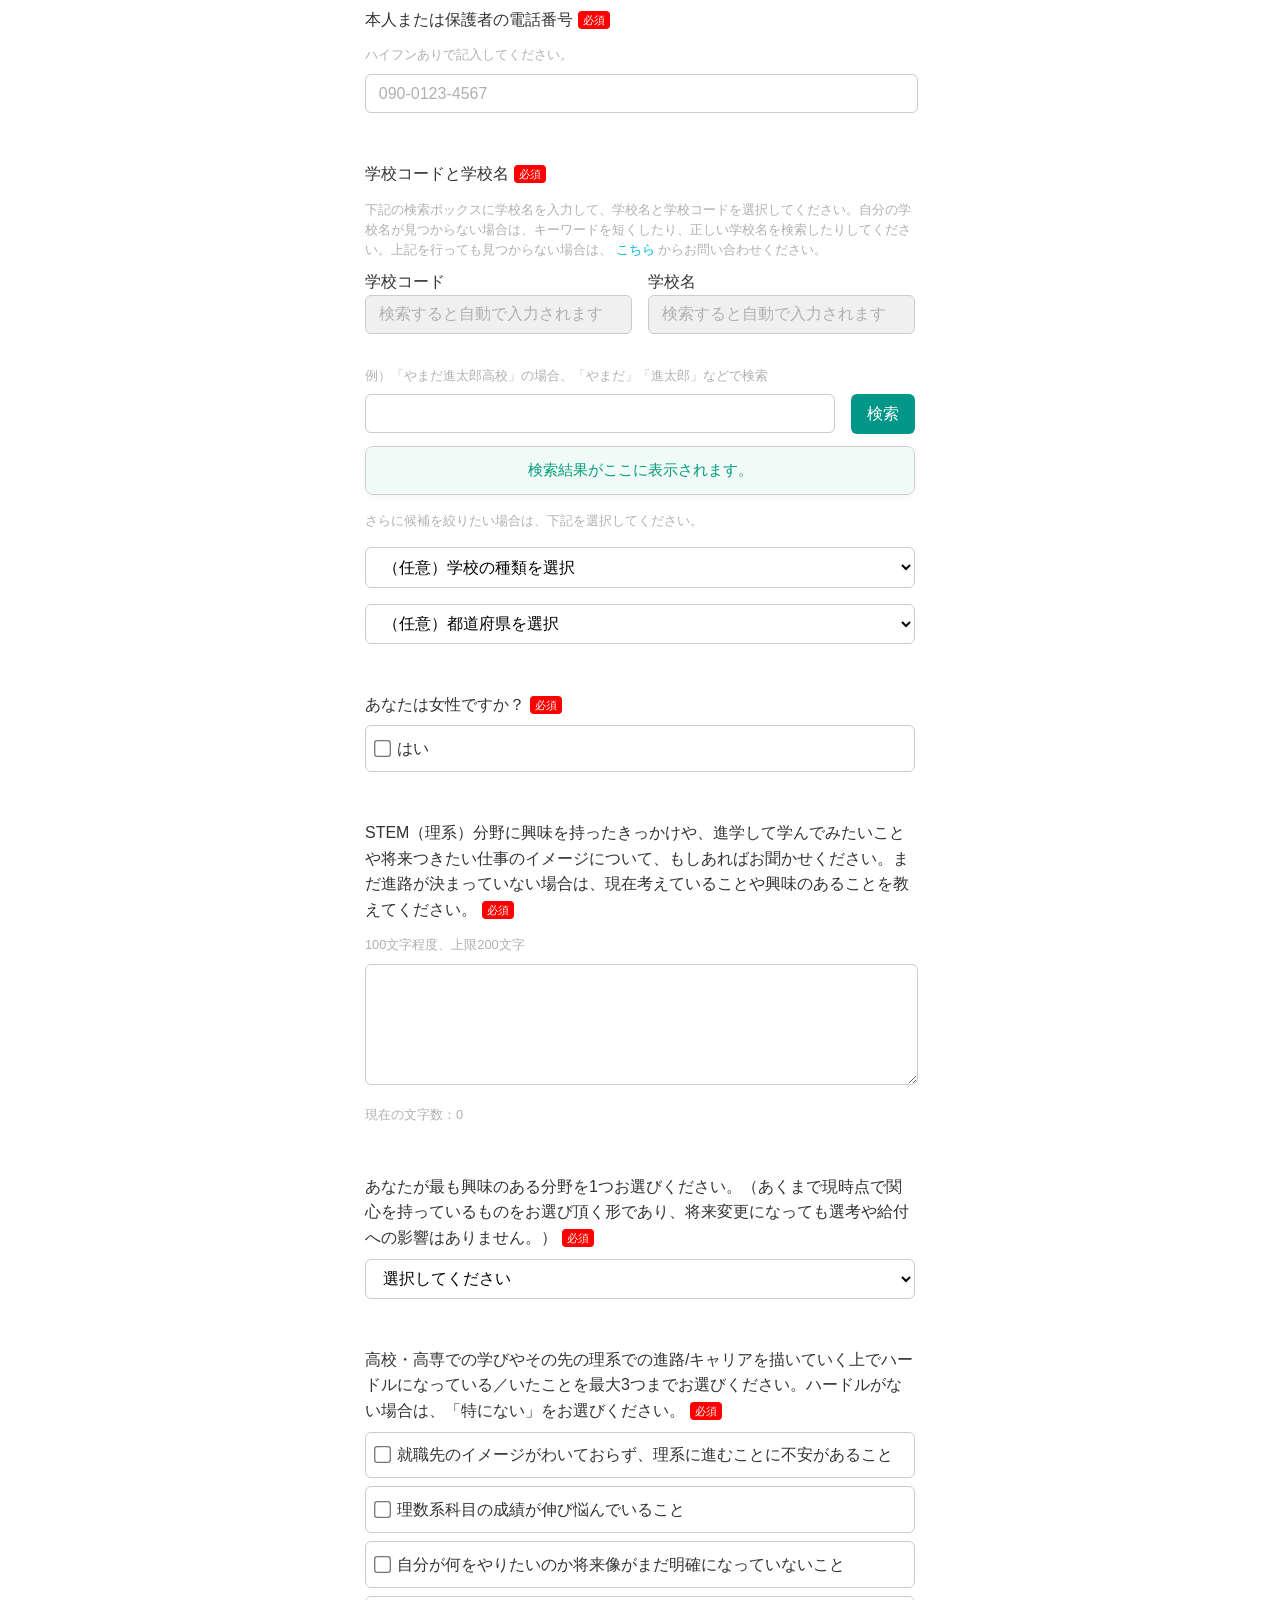
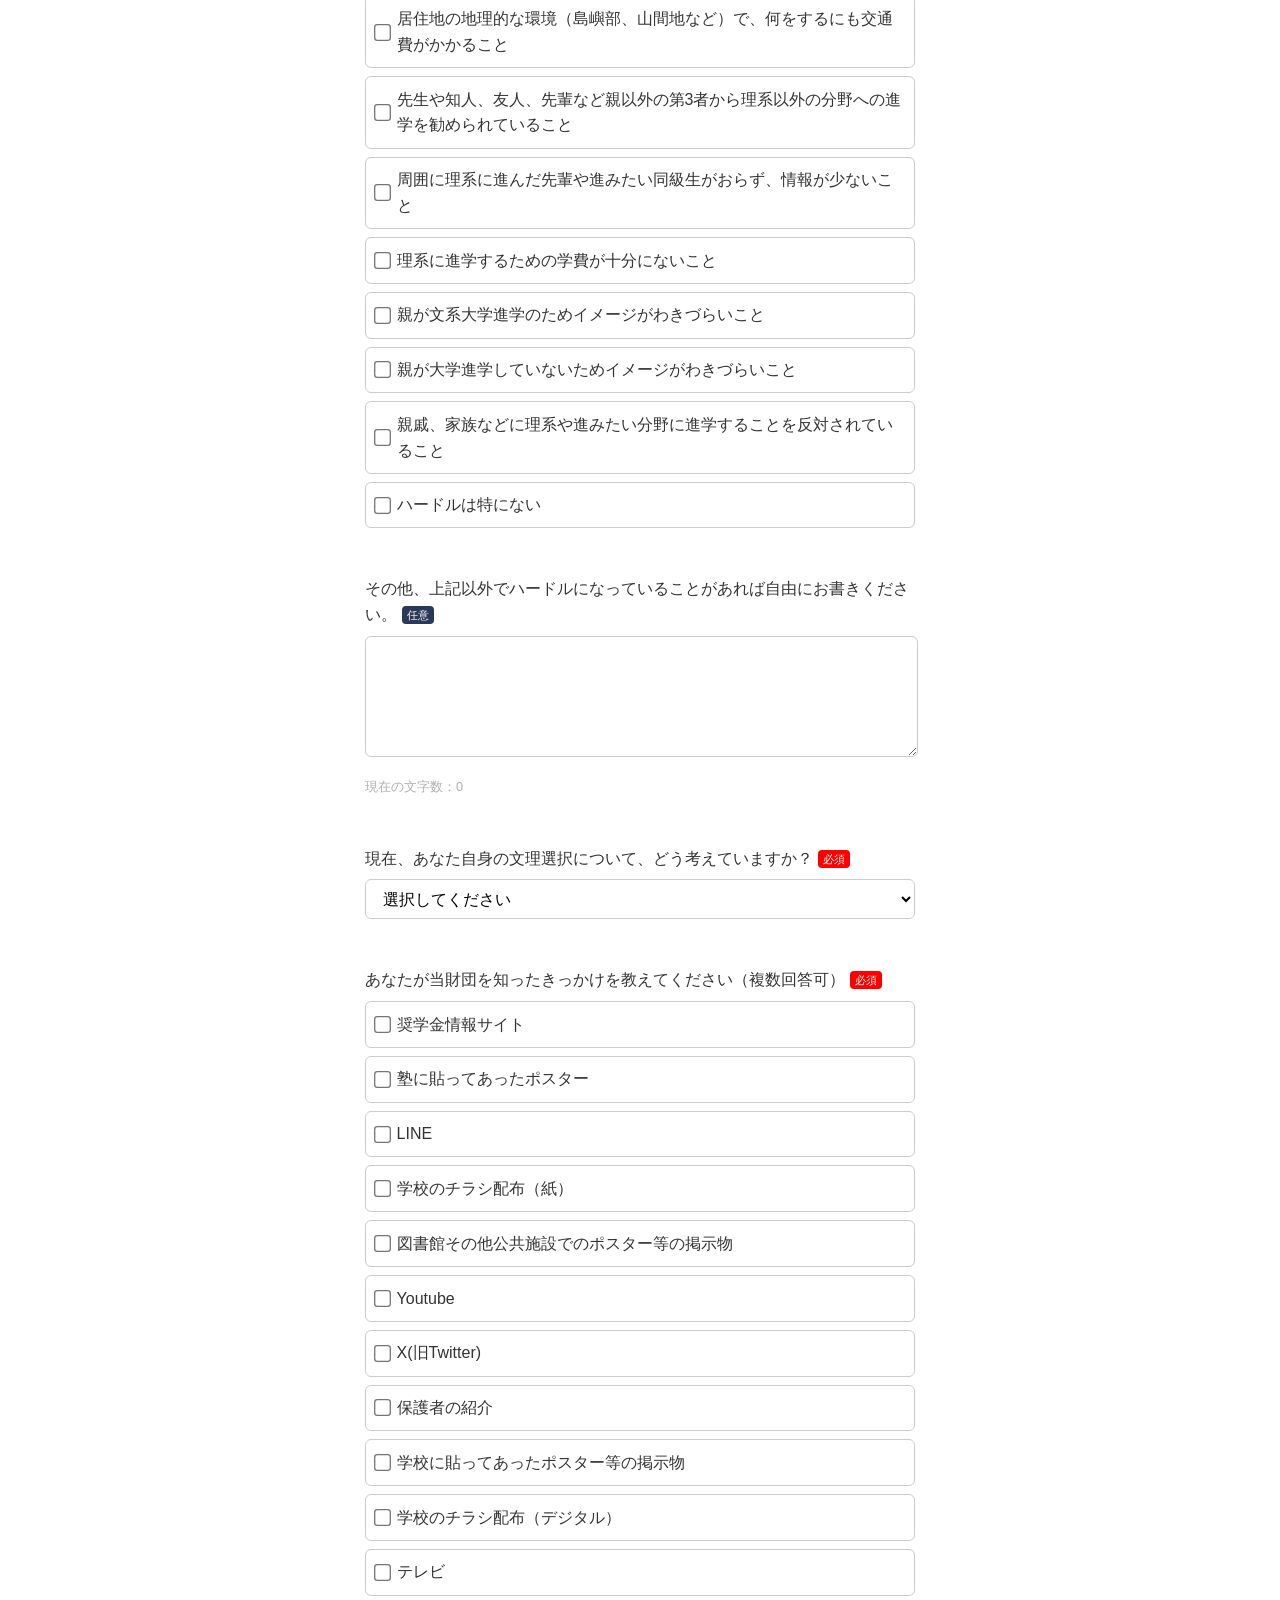
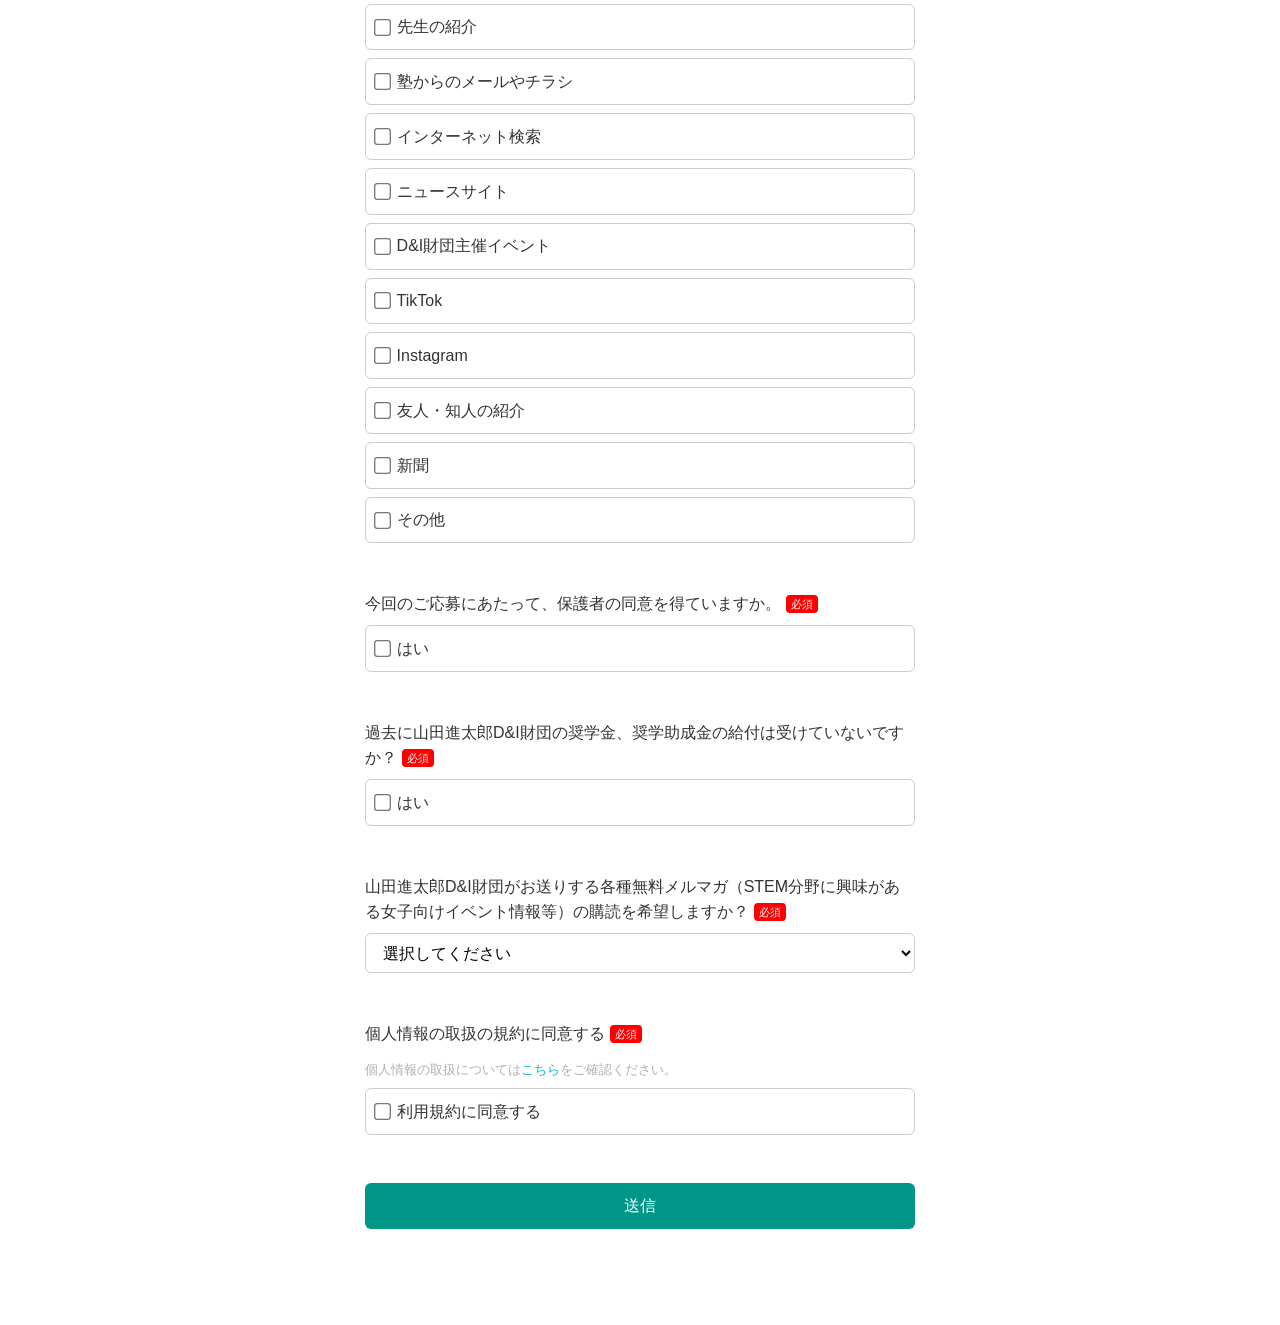
==== commit 13bc543d: "fix-nini" ====
--- a/index.html
+++ b/index.html
@@ -203,7 +203,7 @@
                     <p class="description">さらに候補を絞りたい場合は、下記を選択してください。</p>
                     <div class="form-group-school-code-sub">
                         <select id="schoolTypeSelect" name="学校の種類">
-                            <option value="">学校の種類を選択</option>
+                            <option value="">（任意）学校の種類を選択</option>
                             <option value="D1(高校)">高等学校（高校）</option>
                             <option value="D2(中等)">中等教育学校（中高一貫校）</option>
                             <option value="G1(高専)">高等専門学校（高専）</option>
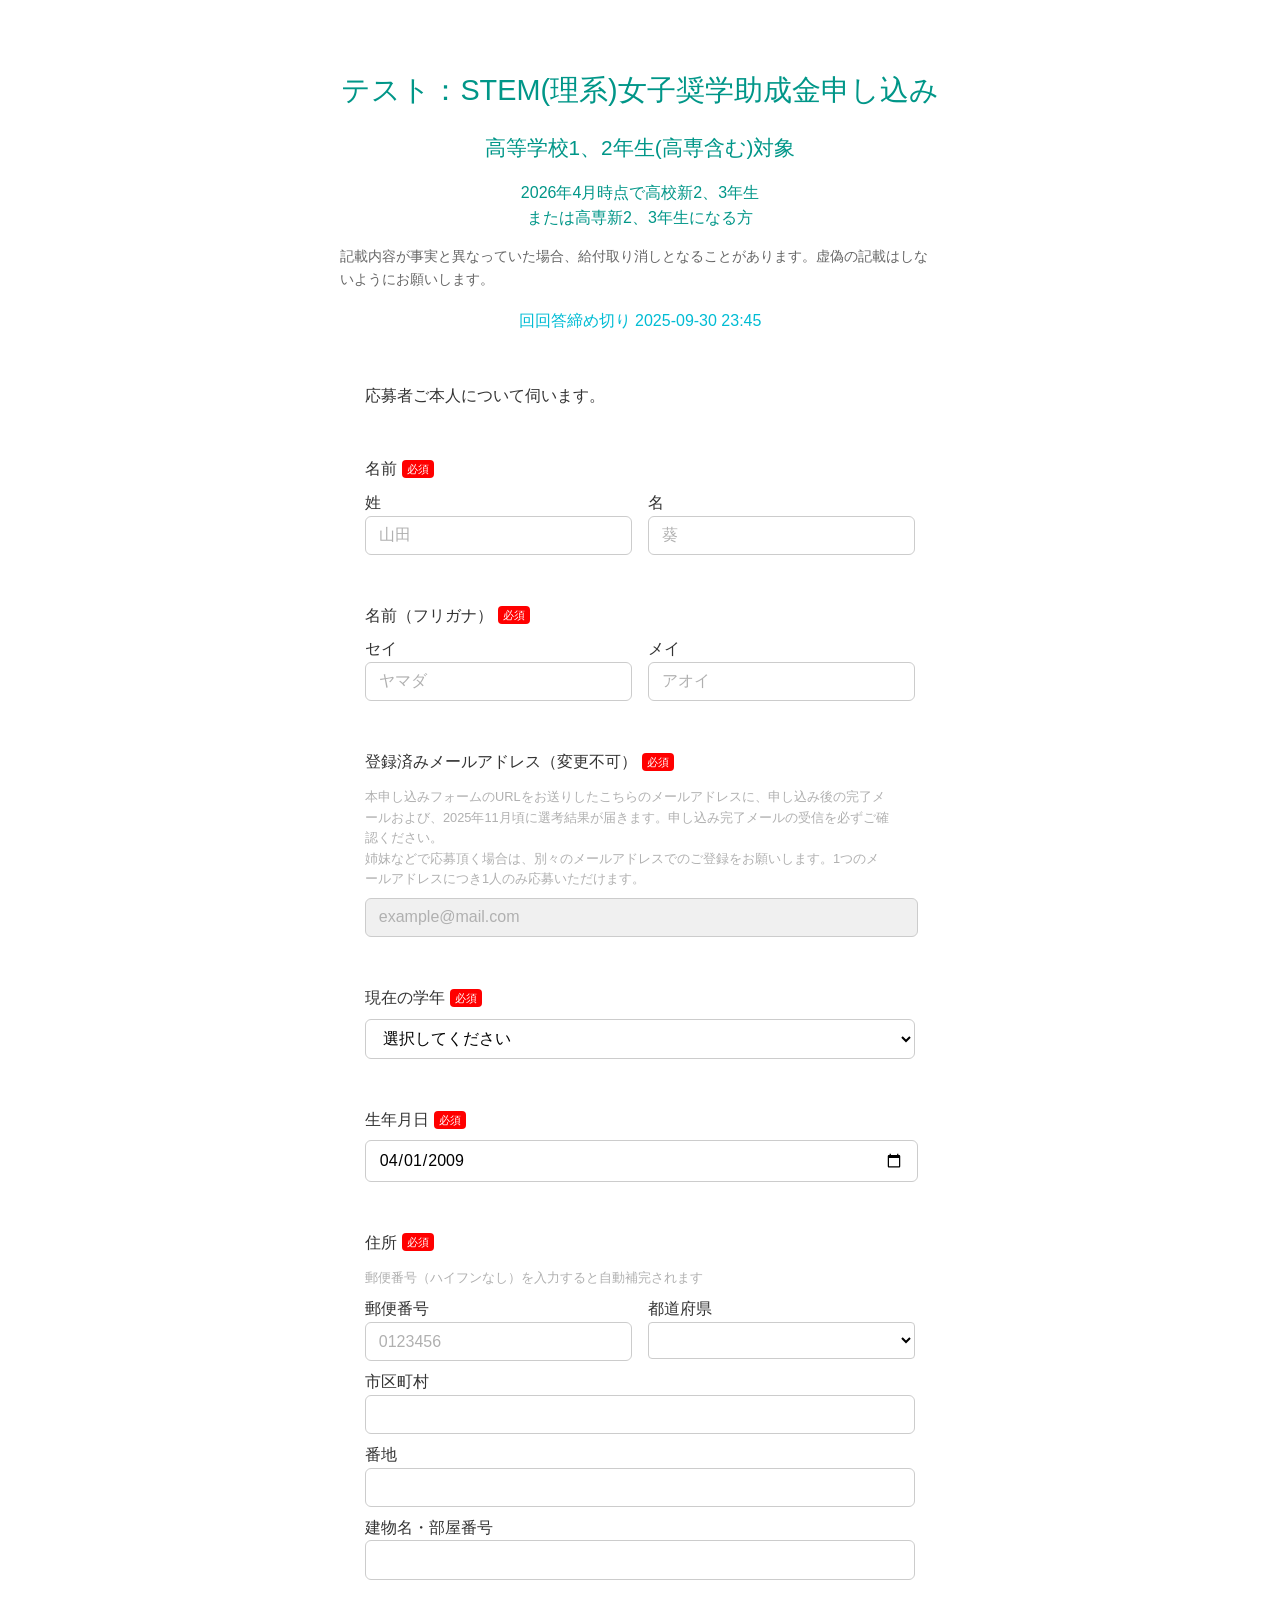
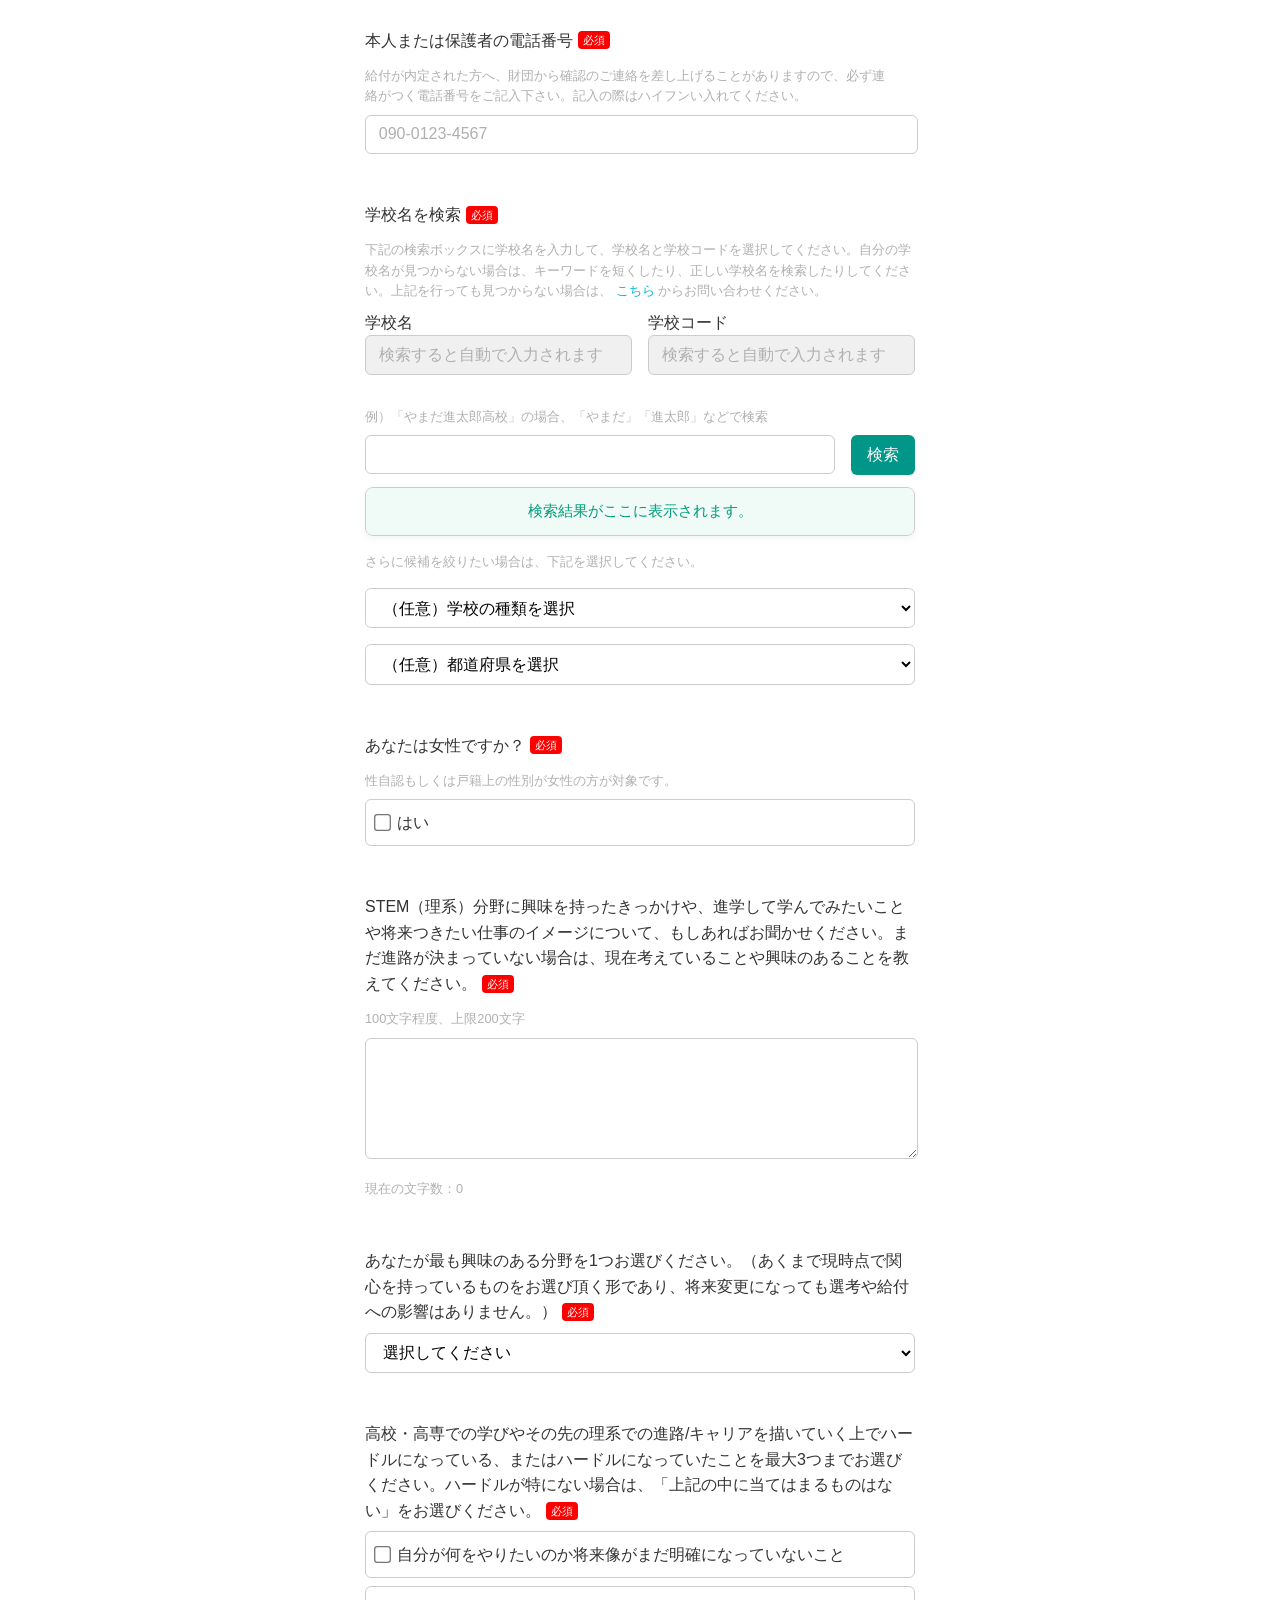
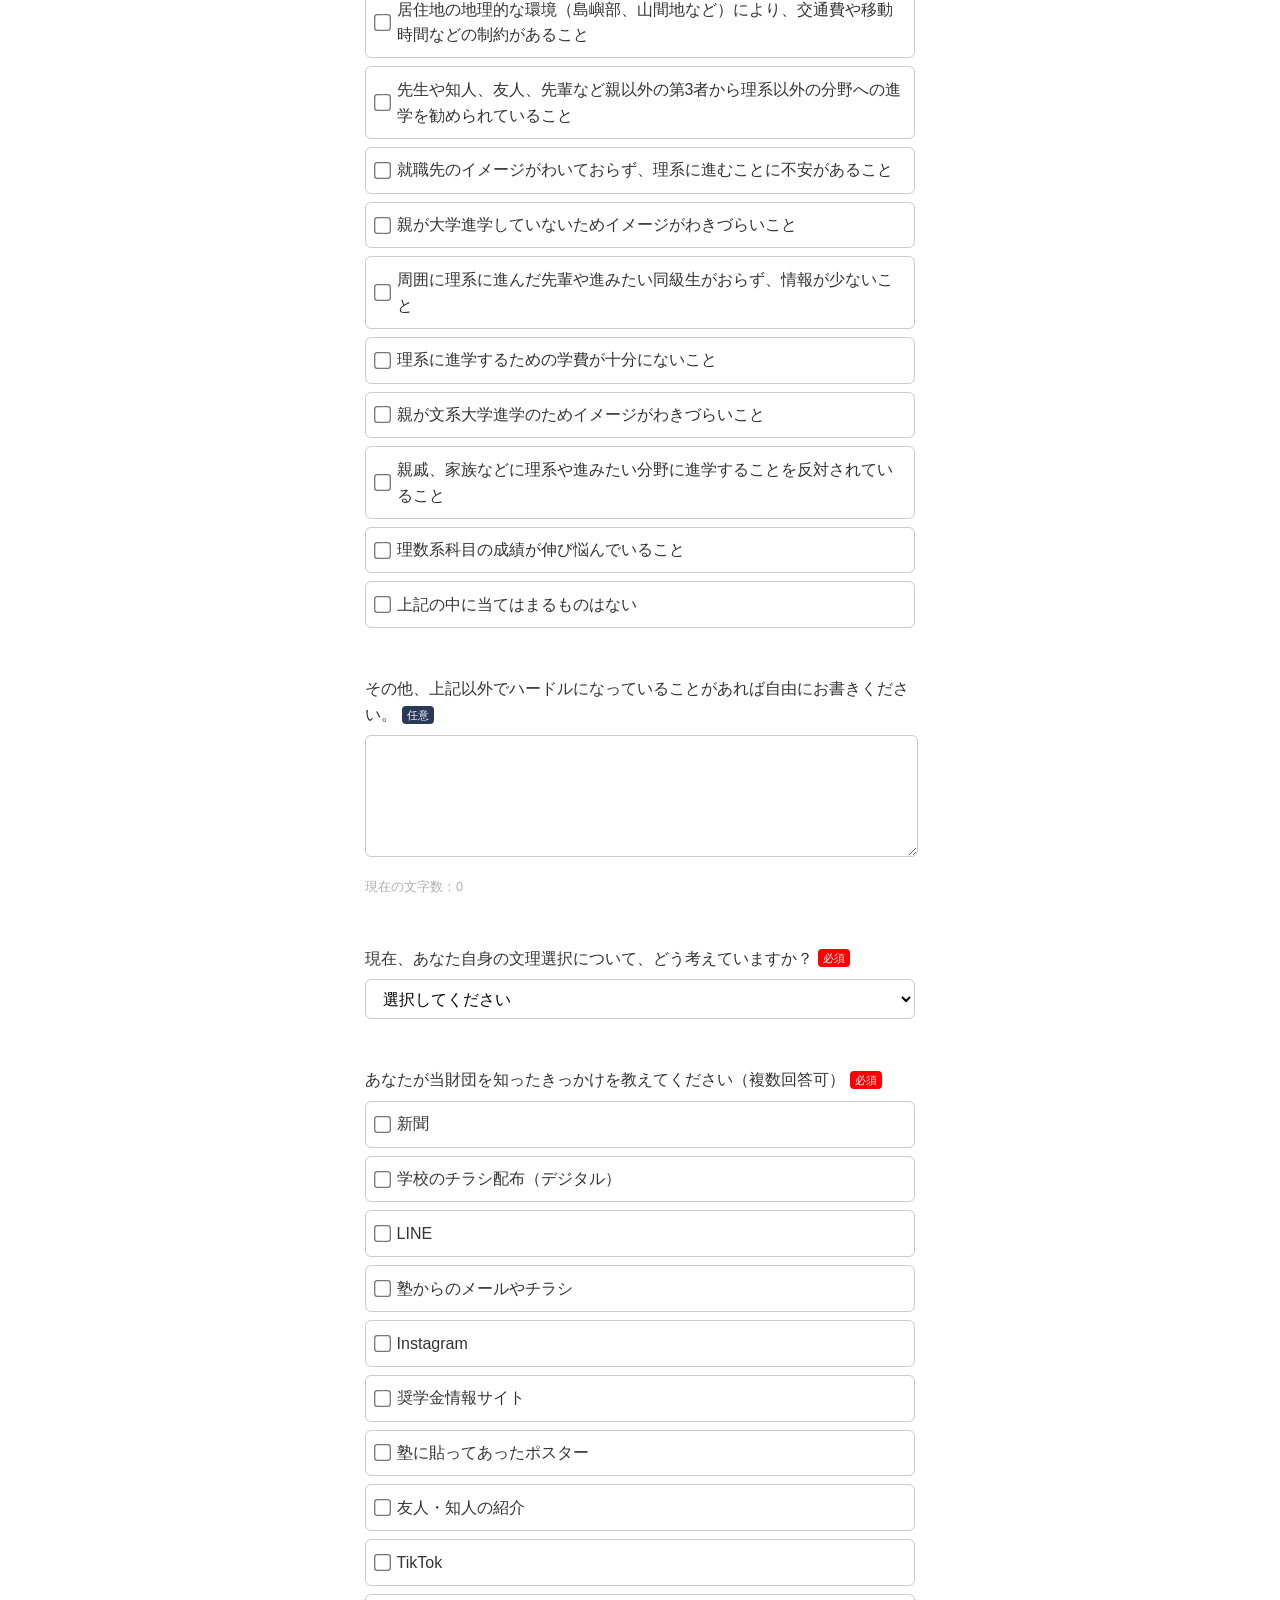
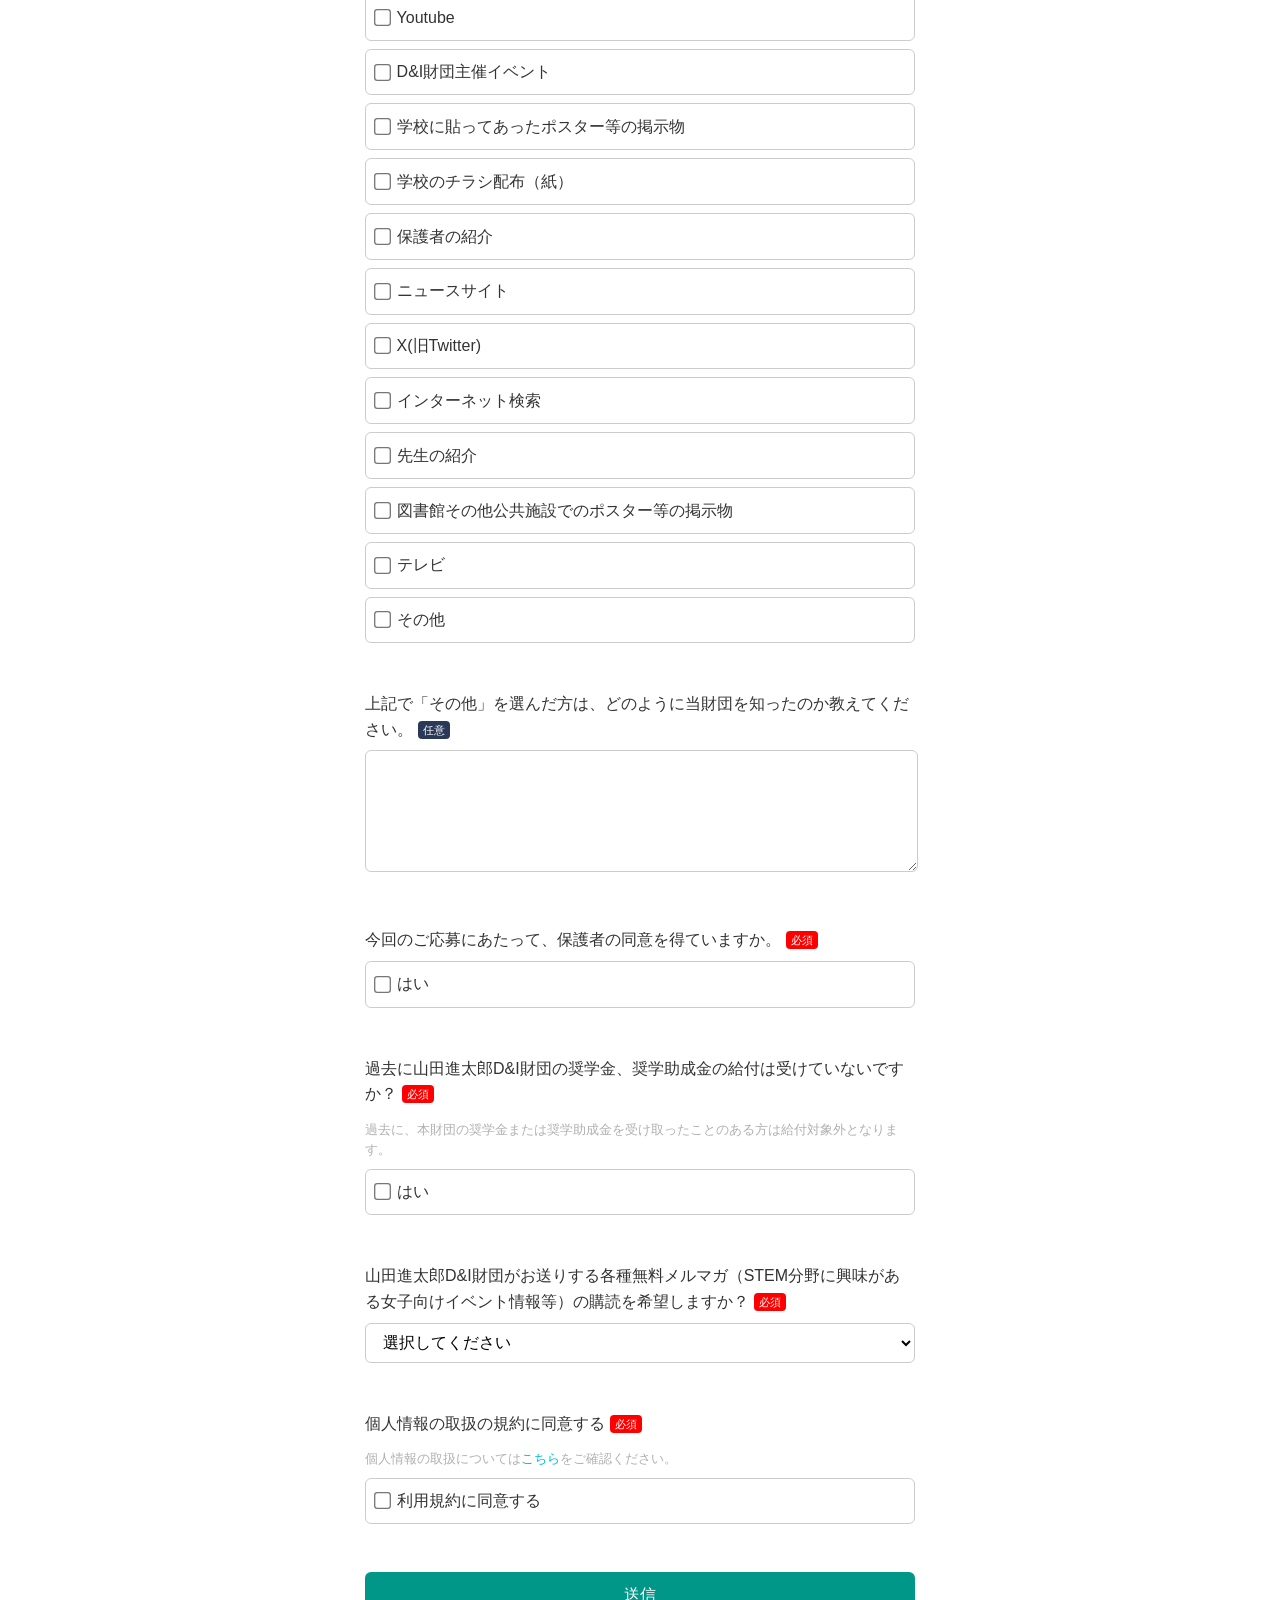
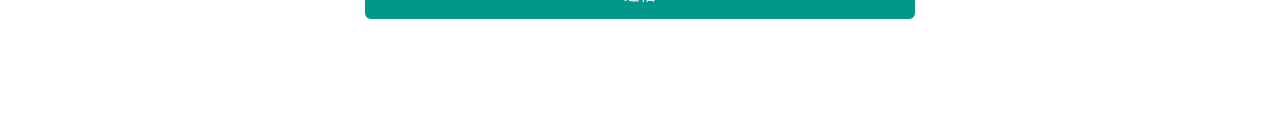
==== commit ac253dc6: "fix-design" ====
--- a/index.html
+++ b/index.html
@@ -2,6 +2,7 @@
 <html lang="ja">
 <head>
     <meta charset="UTF-8">
+    <meta name="viewport" content="width=device-width, initial-scale=1">
     <title>テスト：STEM(理系)女子奨学助成金申し込み</title>
     <script src="https://sdk.form.run/js/v2/formrun.js"></script>
     <link rel="stylesheet" href="./style.css">
@@ -13,11 +14,11 @@
 
         <h2>高等学校1、2年生(高専含む)対象</h2>
 
-        <h3>2025年4月時点で高校新2、3年生<br>または高専新2、3年生になる方</h3>
+        <h3>2026年4月時点で高校新2、3年生<br>または高専新2、3年生になる方</h3>
 
         <p class="attention">記載内容が事実と異なっていた場合、給付取り消しとなることがあります。虚偽の記載はしないようにお願いします。</p>
         
-        <p class="deadline">回答締め切り 2025-05-20 23:45</p>
+        <p class="deadline">回回答締め切り 2025-09-30 23:45</p>
 
     </div>
 
@@ -69,13 +70,13 @@
         
             <!-- メールアドレス -->
             <div class="form-group">
-                <div class="form-group-input">
+                <div class="form-group-email">
                     <label id="formLabel">
                         登録済みメールアドレス（変更不可）
                         <span class="required-badge">必須</span>
                     </label>
-                    <p class="description">本申し込みフォームのご案内をお送りしましたこちらのメールアドレスに、申し込み後の完了メールおよび、2025年2月中旬頃に選考結果が届きます。申し込み完了メールの受信を必ずご確認ください。1つのメールアドレスにつき1人のみ応募いただけます。姉妹などで応募頂く場合は別々のメールアドレスでのご登録をお願いします。</p>
-                    <input id="email" name="メールアドレス" type="text" placeholder="example@mail.com" data-formrun-type="email" data-formrun-required>
+                    <p class="description">本申し込みフォームのURLをお送りしたこちらのメールアドレスに、申し込み後の完了メールおよび、2025年11月頃に選考結果が届きます。申し込み完了メールの受信を必ずご確認ください。<br>姉妹などで応募頂く場合は、別々のメールアドレスでのご登録をお願いします。1つのメールアドレスにつき1人のみ応募いただけます。</p>
+                    <input id="email" name="メールアドレス" type="text" placeholder="example@mail.com" data-formrun-type="email" data-formrun-required readonly>
                     <div class="error_text" data-formrun-show-if-error="メールアドレス">有効なメールアドレスを入力してください</div>
                 </div>
             </div>
@@ -106,7 +107,7 @@
                         生年月日
                         <span class="required-badge">必須</span>
                     </label>
-                    <input type="date" id="birth" name="生年月日" data-formrun-required value="2009-01-01">
+                    <input type="date" id="birth" name="生年月日" data-formrun-required value="2009-04-01">
                     <div class="error_text" data-formrun-show-if-error="生年月日">入力してください</div>
                 </div>
             </div>
@@ -159,7 +160,7 @@
                         本人または保護者の電話番号
                         <span class="required-badge">必須</span>
                     </label>
-                    <p class="description">ハイフンありで記入してください。</p>
+                    <p class="description">給付が内定された方へ、財団から確認のご連絡を差し上げることがありますので、必ず連絡がつく電話番号をご記入下さい。記入の際はハイフンい入れてください。</p>
                     <input type="text" id="phone-number" name="本人または保護者の電話番号" data-formrun-type="tel" placeholder="090-0123-4567" data-formrun-required>
                     <div class="error_text" data-formrun-show-if-error="本人または保護者の電話番号">入力してください</div>
                 </div>
@@ -167,7 +168,7 @@
 
             <div class="form-group">
                 <label id="formLabel">
-                    学校コードと学校名
+                    学校名を検索
                     <span class="required-badge">必須</span>
                 </label>
 
@@ -177,14 +178,14 @@
 
                 <div class="form-inline-school-name-code">
                     <div>
+                        <label>学校名</label>
+                        <input name="学校名" id="schoolName" type="text" data-formrun-required readonly placeholder="検索すると自動で入力されます">
+                        <div class="error_text" data-formrun-show-if-error="学校名">入力してください</div>
+                    </div>
+                    <div>
                         <label>学校コード</label>
                         <input name="学校コード" id="schoolCode" type="text" data-formrun-required readonly placeholder="検索すると自動で入力されます">
                         <div class="error_text" data-formrun-show-if-error="学校コード">入力してください</div>
-                    </div>
-                    <div>
-                        <label>学校名</label>
-                        <input name="学校名" id="schoolName" type="text" data-formrun-required readonly placeholder="検索すると自動で入力されます">
-                        <div class="error_text" data-formrun-show-if-error="学校名">入力してください</div>
                     </div>
                 </div>
 
@@ -222,6 +223,7 @@
                     あなたは女性ですか？
                     <span class="required-badge">必須</span>
                 </label>
+                <p class="description">性自認もしくは戸籍上の性別が女性の方が対象です。</p>
                 <div class="checkbox-wrapper">
                     <input type="checkbox" id="gender" value="はい" name="あなたは女性ですか？" data-formrun-required>
                     <label>はい</label>
@@ -275,7 +277,7 @@
 
             <div class="form-group" id="checkbox-container-hurdle">
                 <label id="formLabel">
-                    高校・高専での学びやその先の理系での進路/キャリアを描いていく上でハードルになっている／いたことを最大3つまでお選びください。ハードルがない場合は、「特にない」をお選びください。
+                    高校・高専での学びやその先の理系での進路/キャリアを描いていく上でハードルになっている、またはハードルになっていたことを最大3つまでお選びください。ハードルが特にない場合は、「上記の中に当てはまるものはない」をお選びください。
                     <span class="required-badge">必須</span>
                 </label>
                 <p id="checkbox-error-hurdle" style="color: red; display: none;">1つ以上選択してください。</p>
@@ -317,6 +319,15 @@
                 <p id="checkbox-error-kikkake" style="color: red; display: none;">1つ以上選択してください。</p>
             </div>
 
+            <!-- ハードル  -->
+            <div class="form-group">
+                <label id="formLabel">
+                    上記で「その他」を選んだ方は、どのように当財団を知ったのか教えてください。
+                    <span class="non-required-badge">任意</span>
+                </label>
+                <textarea class="form-control" id="text3" name="上記で「その他」を選んだ方は、どのように当財団を知ったのか教えてください。" data-formrun-type="text"></textarea>
+            </div>
+
             <!-- 今回のご応募にあたって、保護者の同意を得ていますか。 -->
             <div class="form-group">
                 <label id="formLabel">
@@ -336,6 +347,7 @@
                     過去に山田進太郎D&I財団の奨学金、奨学助成金の給付は受けていないですか？
                     <span class="required-badge">必須</span>
                 </label>
+                <p class="description">過去に、本財団の奨学金または奨学助成金を受け取ったことのある方は給付対象外となります。</p>
                 <div class="checkbox-wrapper">
                     <input type="checkbox" id="scholarship" name="奨学助成金の給付の有無" value="奨学助成金の給付の有無" data-formrun-required>
                     <label>はい</label>
@@ -349,7 +361,7 @@
                     山田進太郎D&I財団がお送りする各種無料メルマガ（STEM分野に興味がある女子向けイベント情報等）の購読を希望しますか？
                     <span class="required-badge">必須</span>
                 </label>
-                <select name="メルマガ意向" id="magazine" data-formrun-required>
+                <select name="メルマガ意向" id="magazine" data-formrun-required value="はい">
                     <option value="">選択してください</option>
                     <option value="はい">はい</option>
                     <option value="いいえ">いいえ</option>
--- a/style.css
+++ b/style.css
@@ -53,7 +53,7 @@
     background-color: #ff0000; /* 赤色 */
     color: #fff;    
     padding: 3px 5px;
-    font-size: 11px;
+    font-size: 0.7rem;
     border-radius: 4px;
     margin-left: 1px;
     vertical-align: middle;
@@ -63,13 +63,63 @@
     background-color: #2a3957; /* 赤色 */
     color: #fff;  
     padding: 3px 5px;
-    font-size: 11px;
+    font-size: 0.7rem;
     border-radius: 4px;
     margin-left: 1px;
     vertical-align: middle;
 }
 
 /* ==========Base Design End========== */
+
+/* ==========Smart phone========== */
+@media screen and (max-width: 600px) {
+    body {
+        padding: 10px;
+        font-size: 16px;
+    }
+
+    .topTitle h1, .topTitle h2, .topTitle h3 {
+        font-size: 1.2rem;
+        text-align: center;
+    }
+
+    .form-inline-name,
+    .form-inline-postal,
+    .form-inline-school-name-code,
+    .form-inline-kensaku {
+        flex-direction: column;
+        gap: 8px;
+    }
+
+    .form-inline-name > div,
+    .form-inline-postal > div,
+    .form-inline-school-name-code > div {
+        width: 100%;
+    }
+
+    input[type="text"],
+    input[type="date"],
+    select,
+    textarea {
+        width: 100%;
+        font-size: 16px;
+    }
+
+    .form-group,
+    .form-group-email,
+    .form-group-input {
+        padding: 10px 0;
+    }
+
+    button#kensaku {
+        width: 100%;
+    }
+
+    ul#suggestionList {
+        max-height: 150px;
+    }
+    }
+/* ==========Smart phone End========== */
 
 
 /* ==========Detail Design Setting========== */
@@ -135,6 +185,15 @@
 .form-group-input {
     max-width: 525px;
     min-width: 150px; 
+}
+
+.form-group-email {
+    max-width: 525px;
+    min-width: 150px; 
+}
+
+.form-group-email > input {
+    background-color: #f0f0f0;
 }
 
 .form-group-school-code {
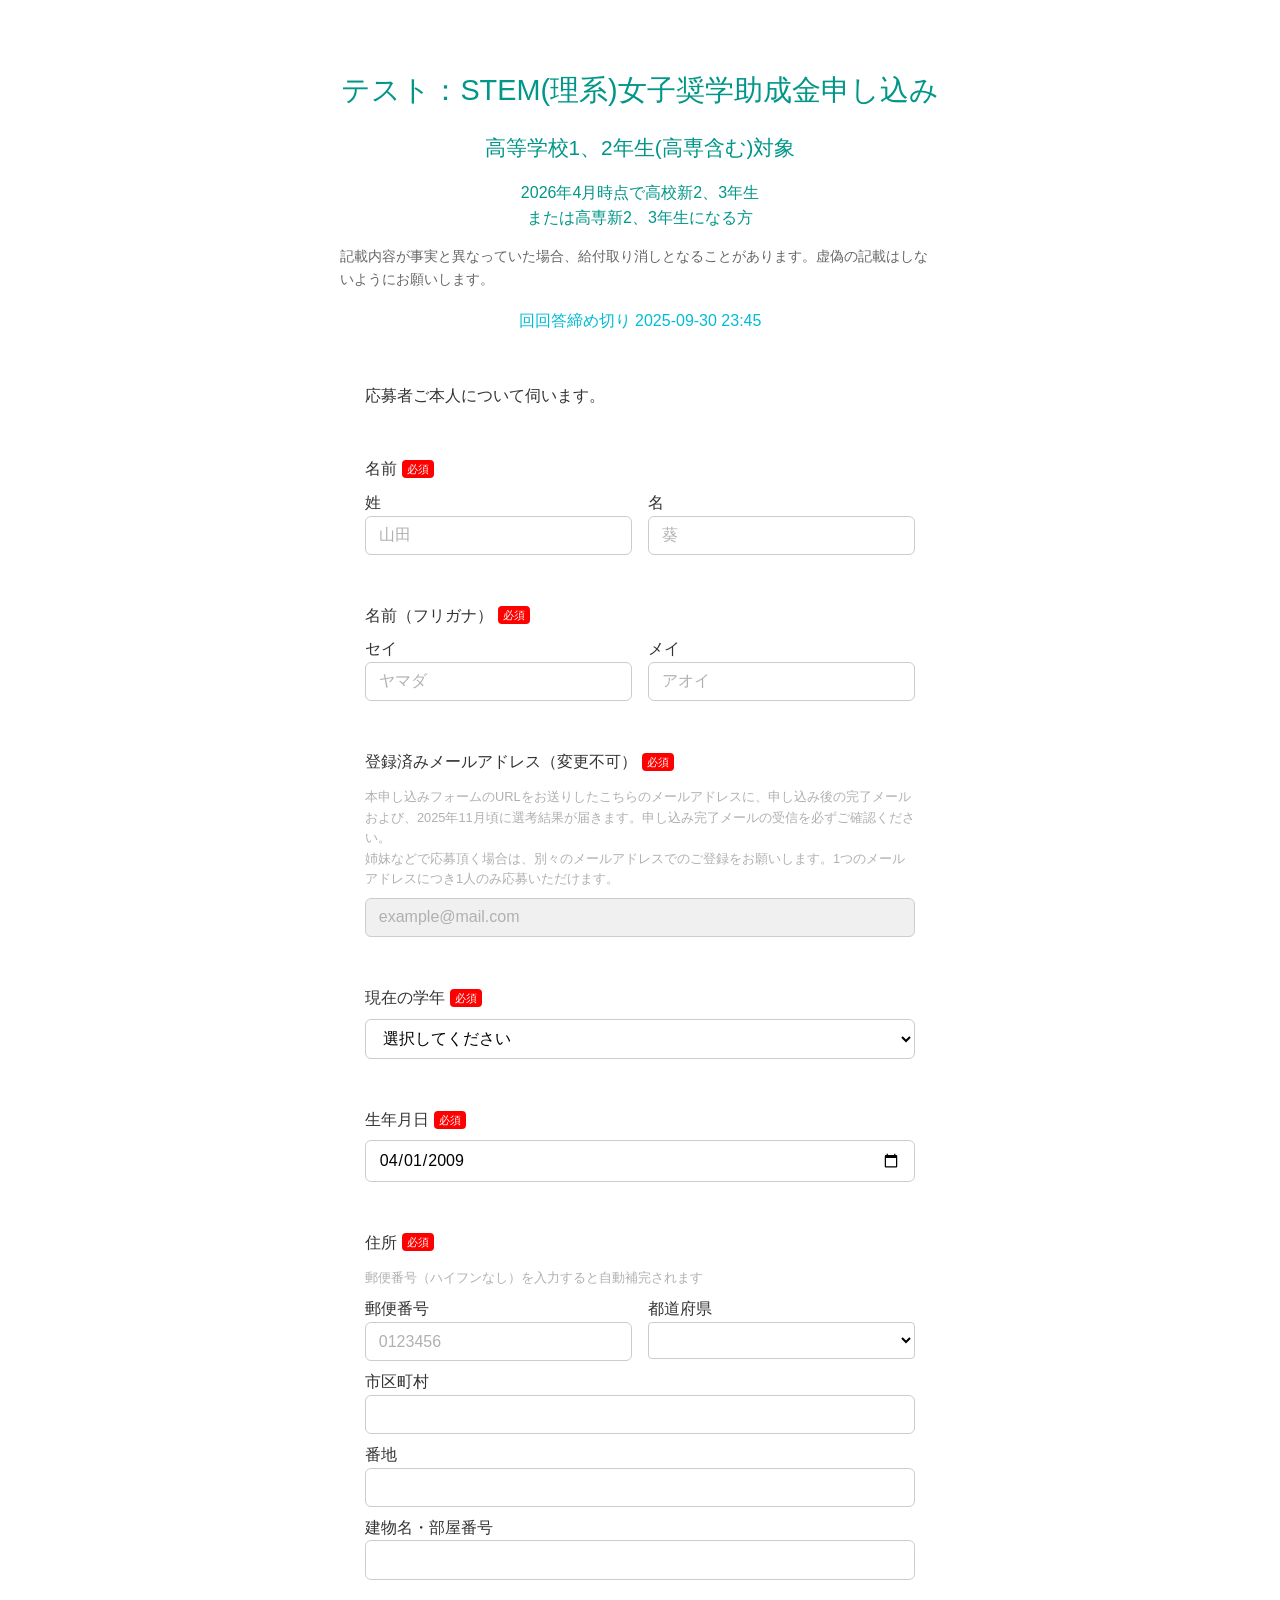
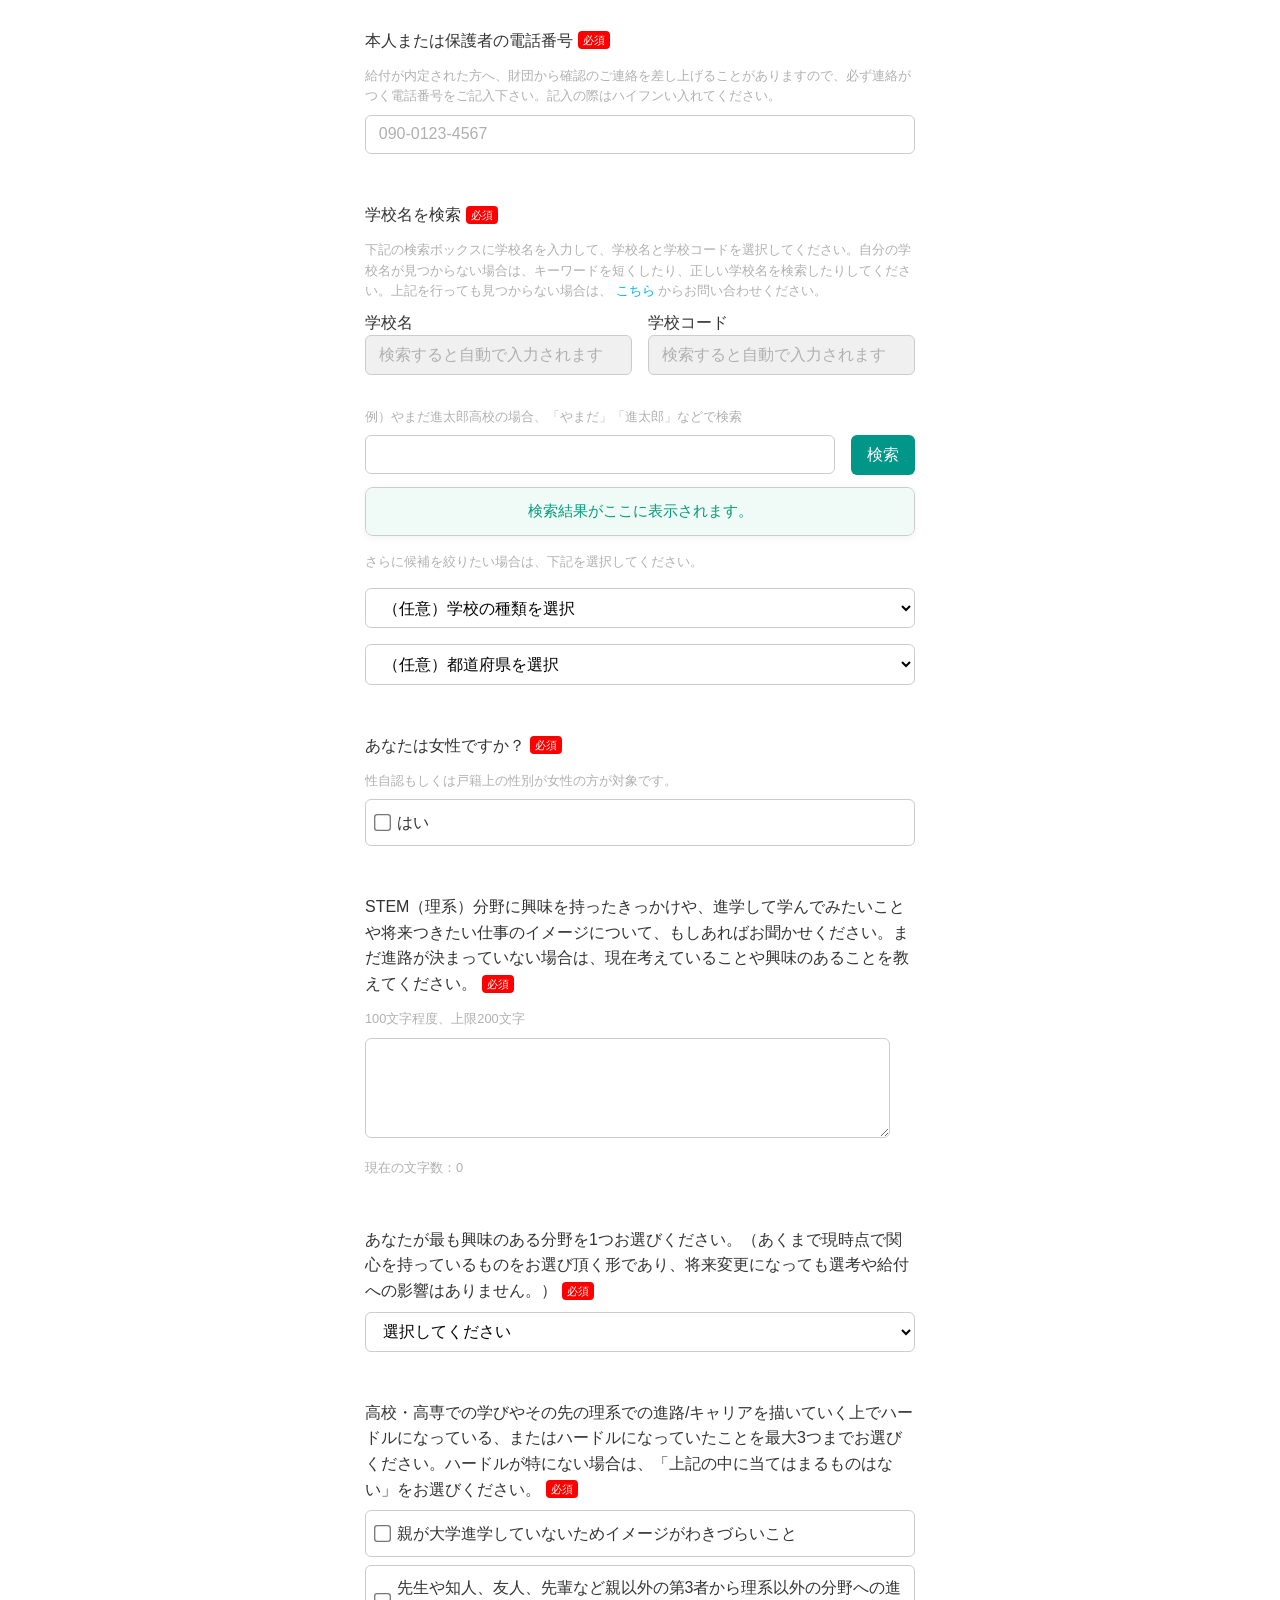
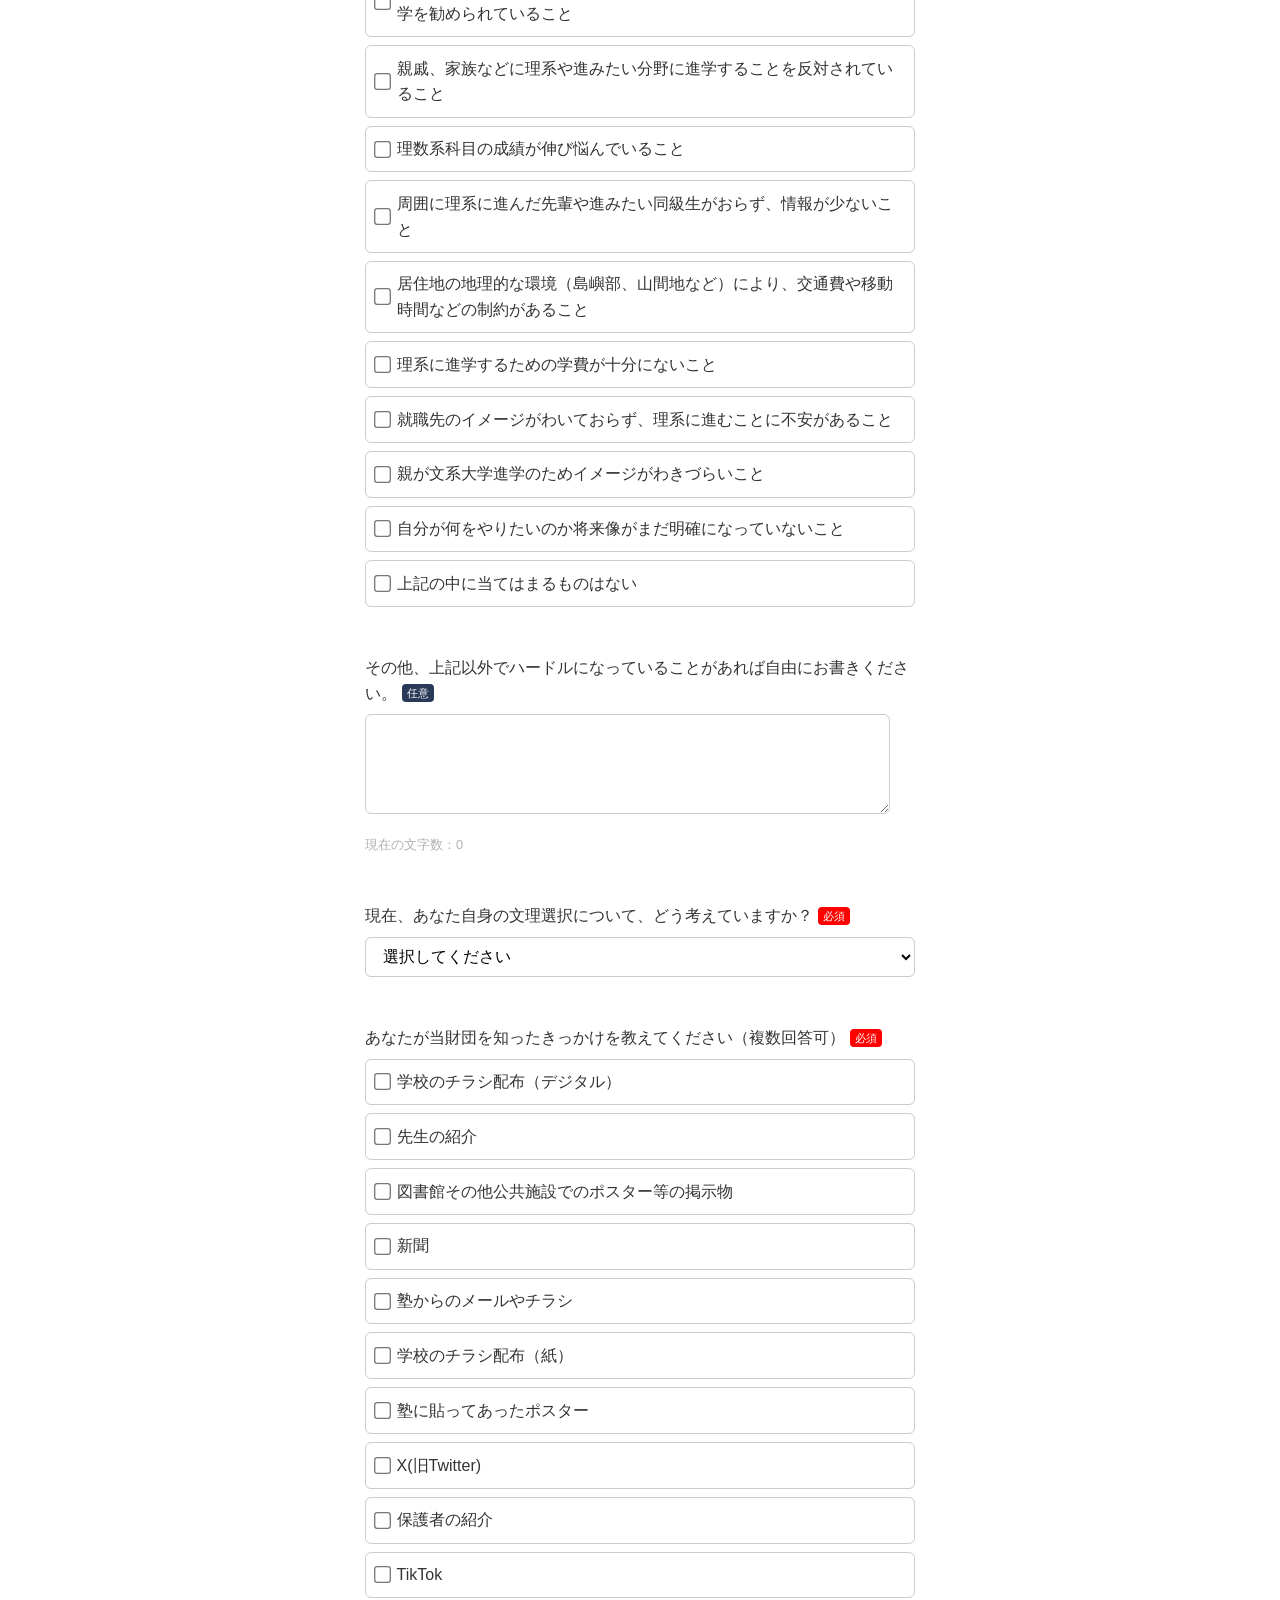
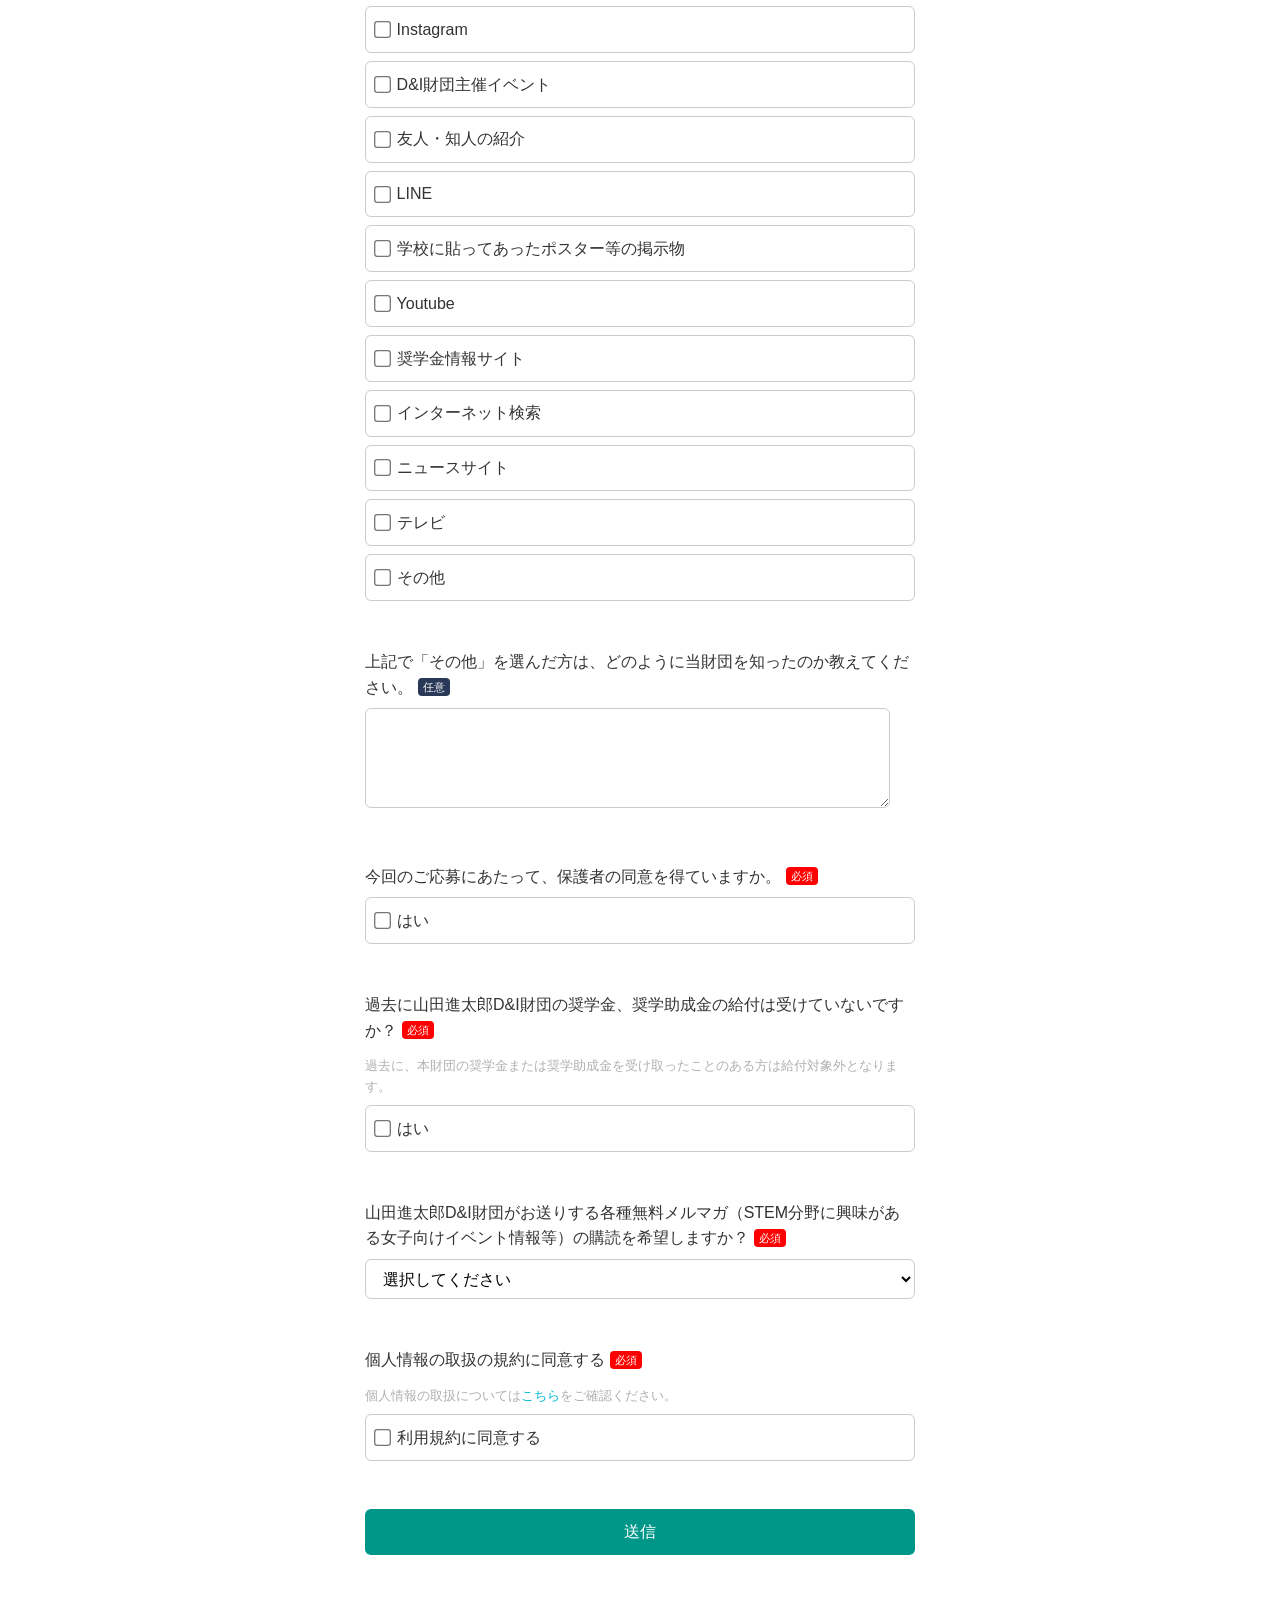
==== commit 85f77152: "fix-design" ====
--- a/index.html
+++ b/index.html
@@ -189,7 +189,7 @@
                     </div>
                 </div>
 
-                <p class="description">例）「やまだ進太郎高校」の場合、「やまだ」「進太郎」などで検索</p>
+                <p class="description">例）やまだ進太郎高校の場合、「やまだ」「進太郎」などで検索</p>
 
                 <div class="form-inline-kensaku">
                     <div>
--- a/style.css
+++ b/style.css
@@ -182,18 +182,33 @@
 }
 
 /* テキストインプットのデザイン */
-.form-group-input {
-    max-width: 525px;
+.form-group-input > div{
+    max-width: 550px;
     min-width: 150px; 
 }
 
-.form-group-email {
-    max-width: 525px;
+.form-group-input > input {
+    width: 100%;
+    padding: 0.5rem 0.75rem;
+    border: 1px solid #ccc;
+    border-radius: 4px;
+    font-size: 1rem;
+    box-sizing: border-box;
+}
+
+.form-group-email > div{
+    max-width: 550px;
     min-width: 150px; 
 }
 
 .form-group-email > input {
     background-color: #f0f0f0;
+    width: 100%;
+    padding: 0.5rem 0.75rem;
+    border: 1px solid #ccc;
+    border-radius: 4px;
+    font-size: 1rem;
+    box-sizing: border-box;
 }
 
 .form-group-school-code {
@@ -329,12 +344,13 @@
     width: 100%;
     max-width: 525px;
     min-height: 100px;
-    padding: 0.6rem 0.8rem;
+    padding: 0.5rem 0.75rem;
     font-size: 1rem;
     border: 1px solid #ccc;
     border-radius: 6px;
     transition: border-color 0.2s ease;
     font-family: 'Helvetica Neue', sans-serif;
+    box-sizing: border-box;
 }
 
 /* 選択リストや補助テキストのデザイン */
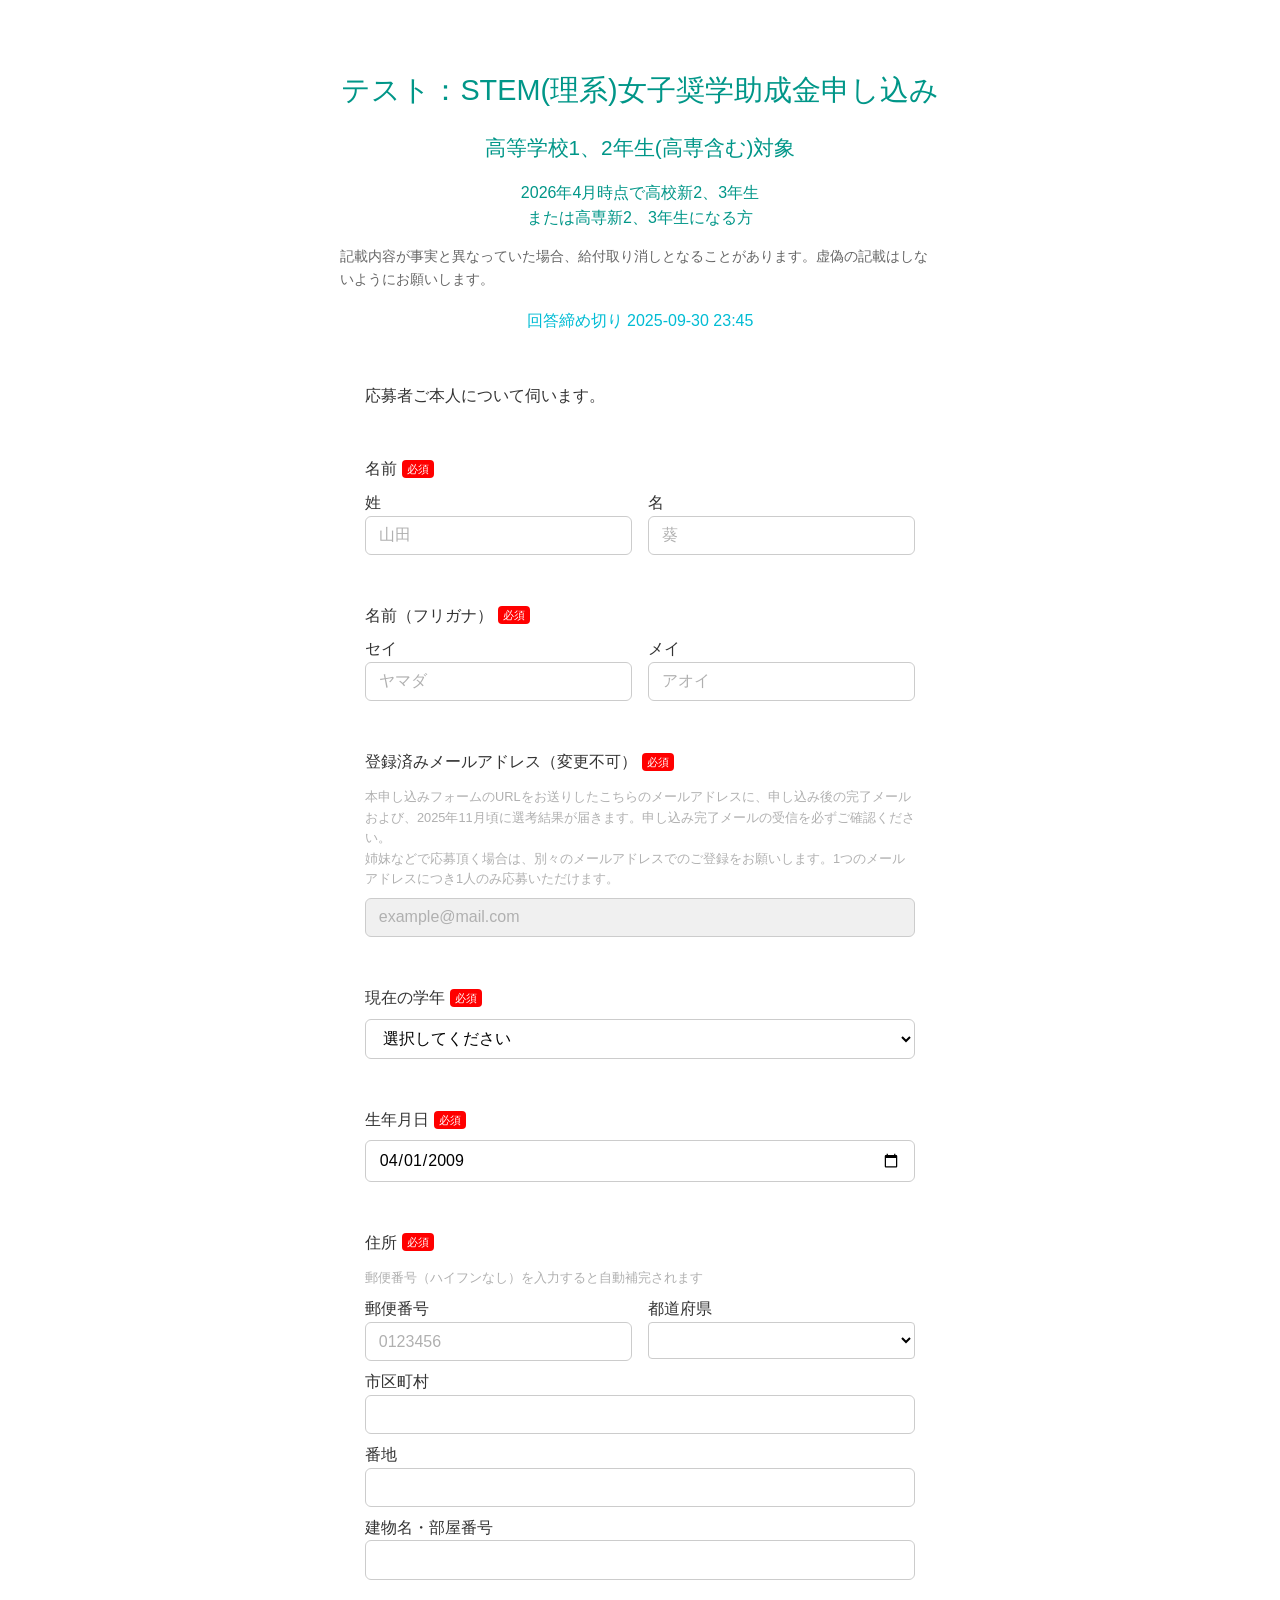
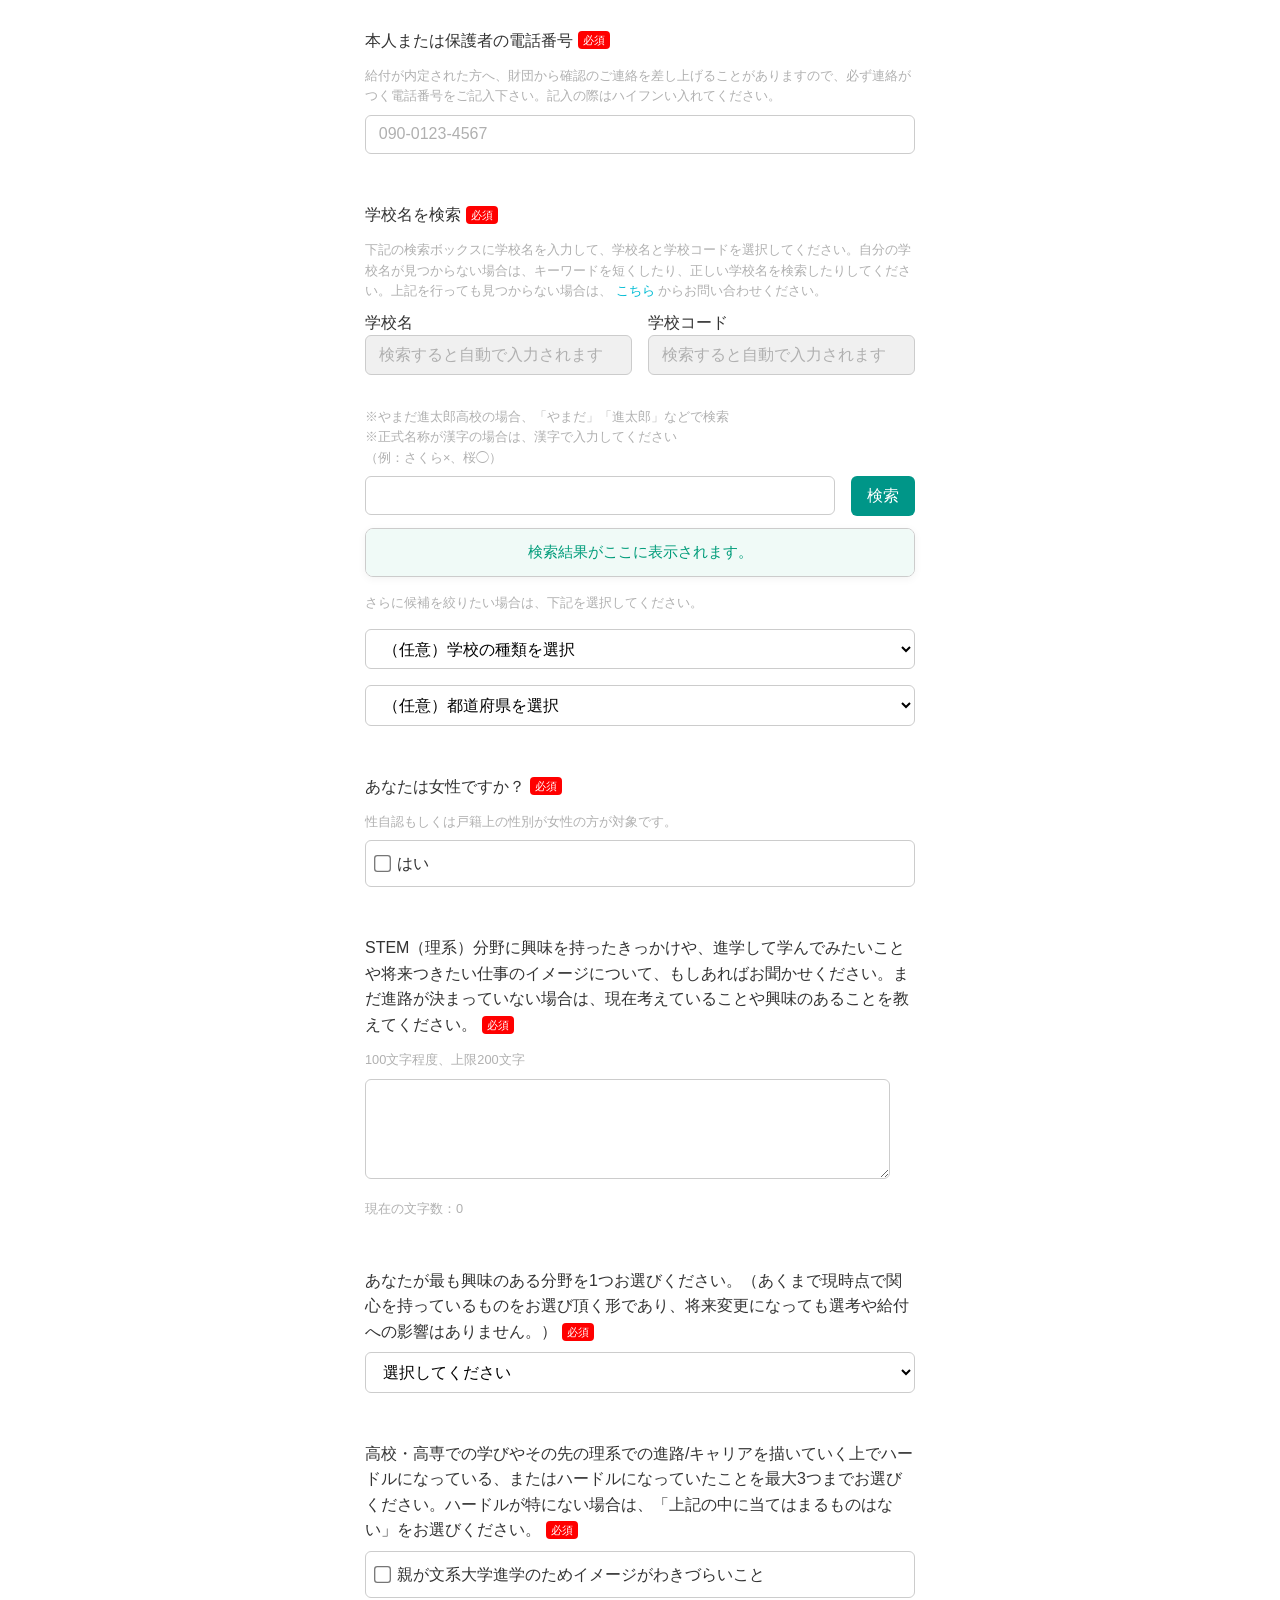
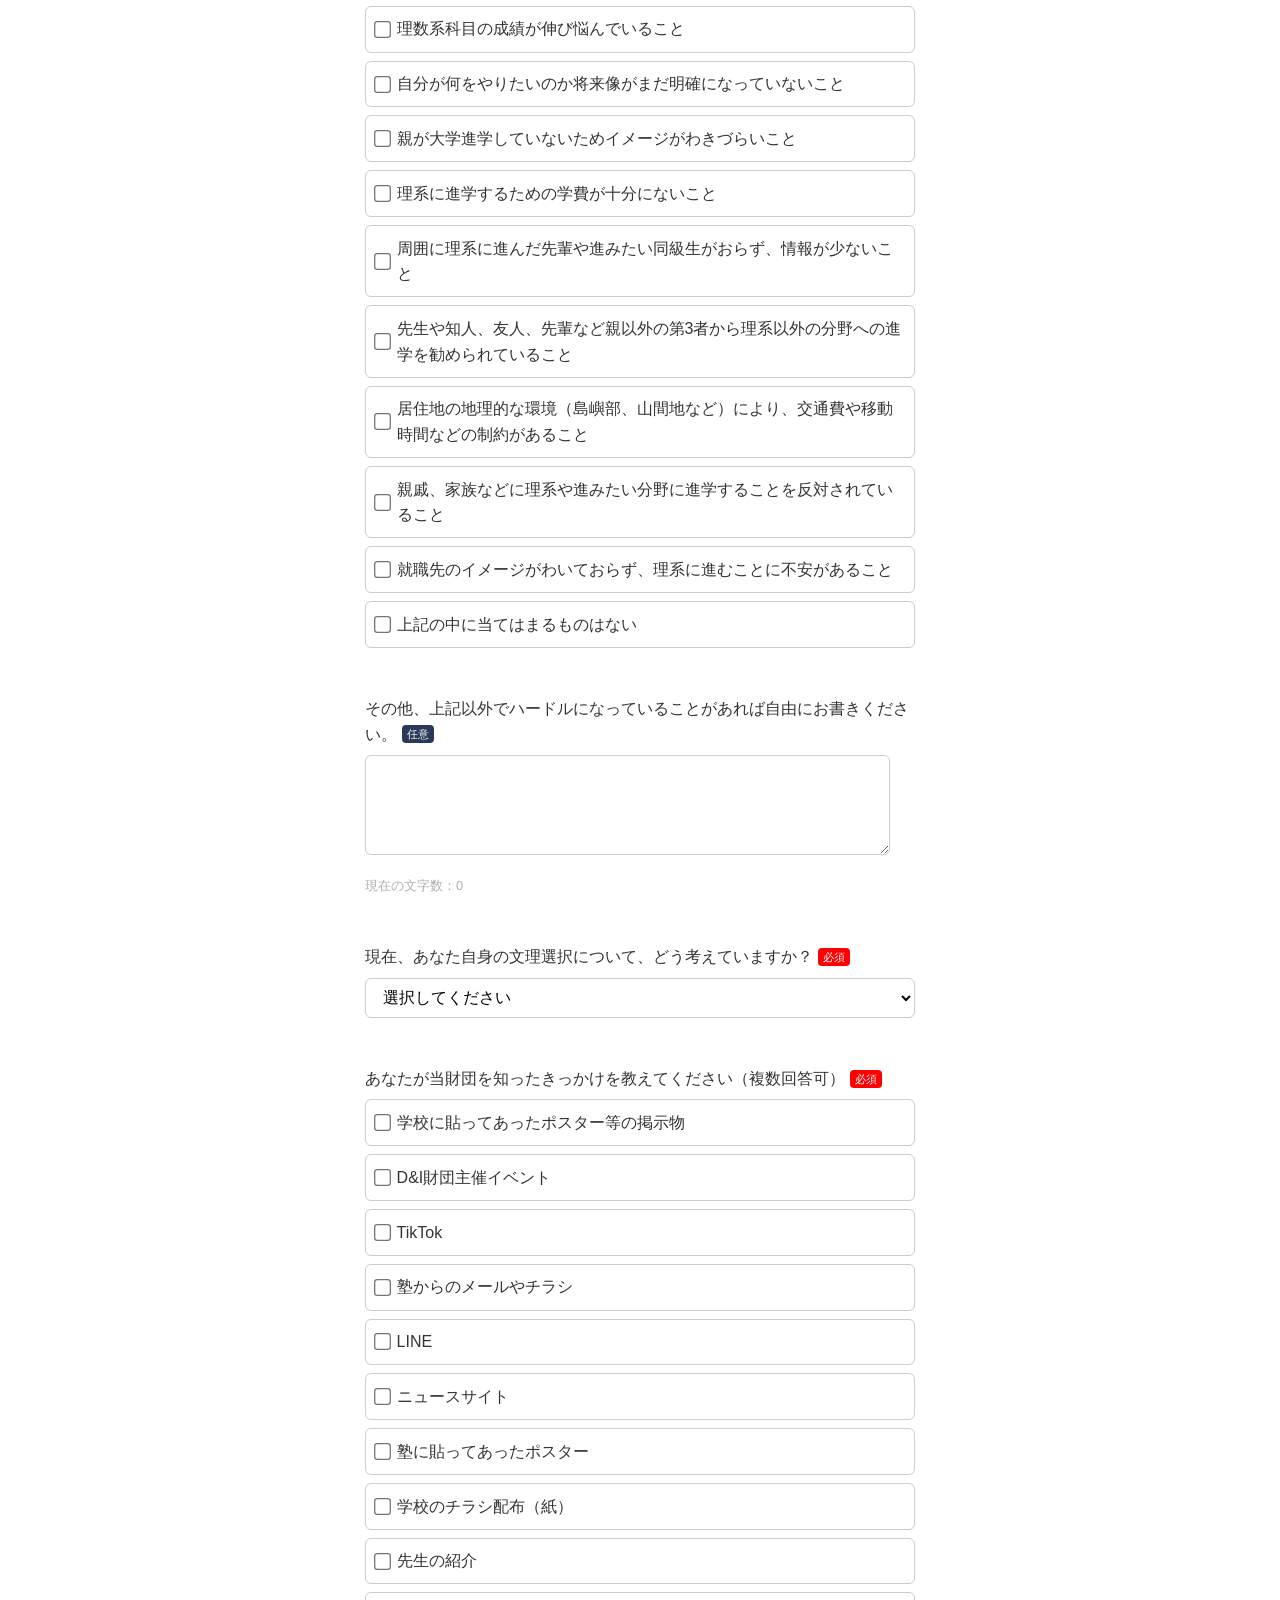
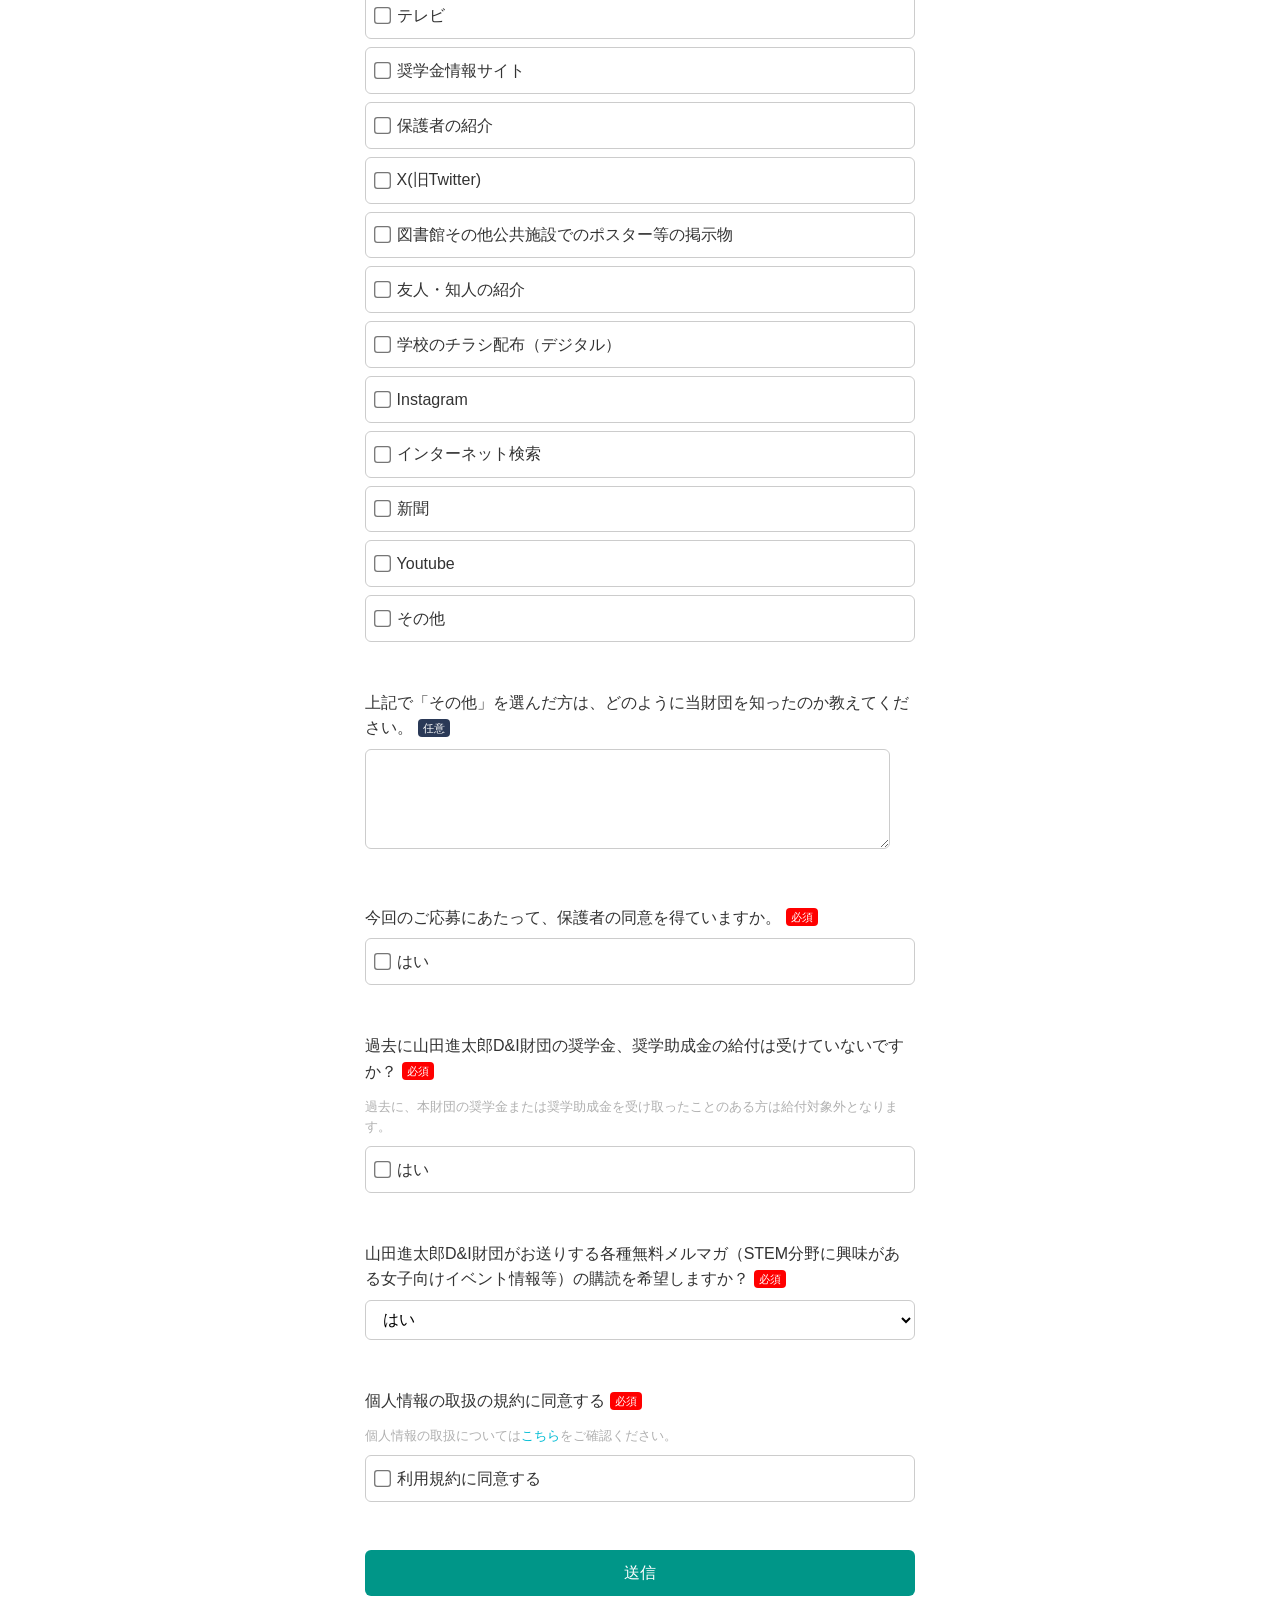
==== commit 1ad9d480: "fix-design" ====
--- a/index.html
+++ b/index.html
@@ -18,7 +18,7 @@
 
         <p class="attention">記載内容が事実と異なっていた場合、給付取り消しとなることがあります。虚偽の記載はしないようにお願いします。</p>
         
-        <p class="deadline">回回答締め切り 2025-09-30 23:45</p>
+        <p class="deadline">回答締め切り 2025-09-30 23:45</p>
 
     </div>
 
@@ -189,7 +189,11 @@
                     </div>
                 </div>
 
-                <p class="description">例）やまだ進太郎高校の場合、「やまだ」「進太郎」などで検索</p>
+                <p class="description">
+                    ※やまだ進太郎高校の場合、「やまだ」「進太郎」などで検索
+                    <br>※正式名称が漢字の場合は、漢字で入力してください
+                    <br> （例：さくら×、桜◯）
+                </p>
 
                 <div class="form-inline-kensaku">
                     <div>
@@ -357,18 +361,19 @@
 
             <!-- 山田進太郎D&I財団がお送りする各種無料メルマガ（STEM分野に興味がある女子向けイベント情報等）の購読を希望しますか？ -->
             <div class="form-group">
-                <label id="formLabel">
-                    山田進太郎D&I財団がお送りする各種無料メルマガ（STEM分野に興味がある女子向けイベント情報等）の購読を希望しますか？
-                    <span class="required-badge">必須</span>
-                </label>
-                <select name="メルマガ意向" id="magazine" data-formrun-required value="はい">
-                    <option value="">選択してください</option>
-                    <option value="はい">はい</option>
-                    <option value="いいえ">いいえ</option>
-                    <option value="購読済み">購読済み</option>
-                </select>
-                <div class="error_text" data-formrun-show-if-error="メルマガ意向">入力してください</div>
-            </div>
+            <label id="formLabel">
+                山田進太郎D&I財団がお送りする各種無料メルマガ（STEM分野に興味がある女子向けイベント情報等）の購読を希望しますか？
+                <span class="required-badge">必須</span>
+            </label>
+            <select name="メルマガ意向" id="magazine" data-formrun-required>
+                <option value="">選択してください</option>
+                <option value="はい" selected>はい</option>
+                <option value="いいえ">いいえ</option>
+                <option value="購読済み">購読済み</option>
+            </select>
+            <div class="error_text" data-formrun-show-if-error="メルマガ意向">入力してください</div>
+        </div>
+
 
             <!-- 個人情報の取扱の規約に同意する -->
             <div class="form-group">
